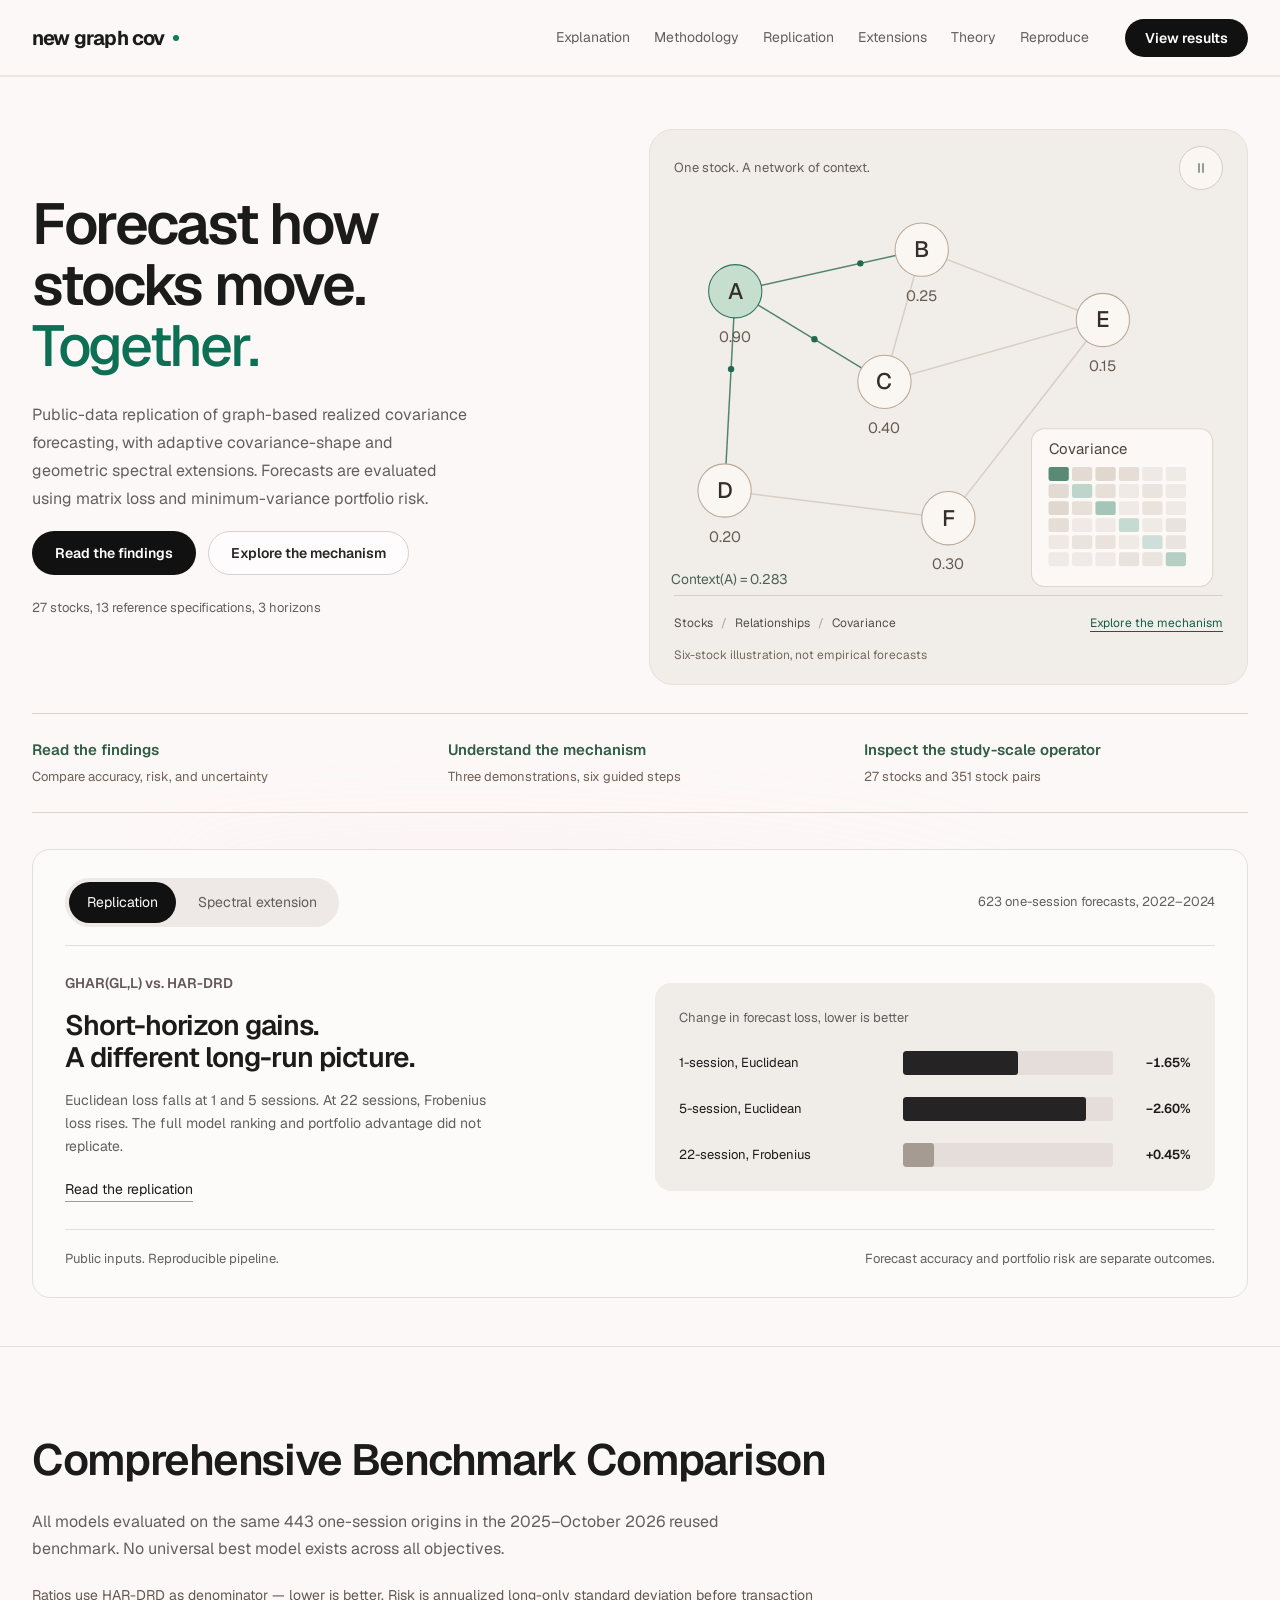
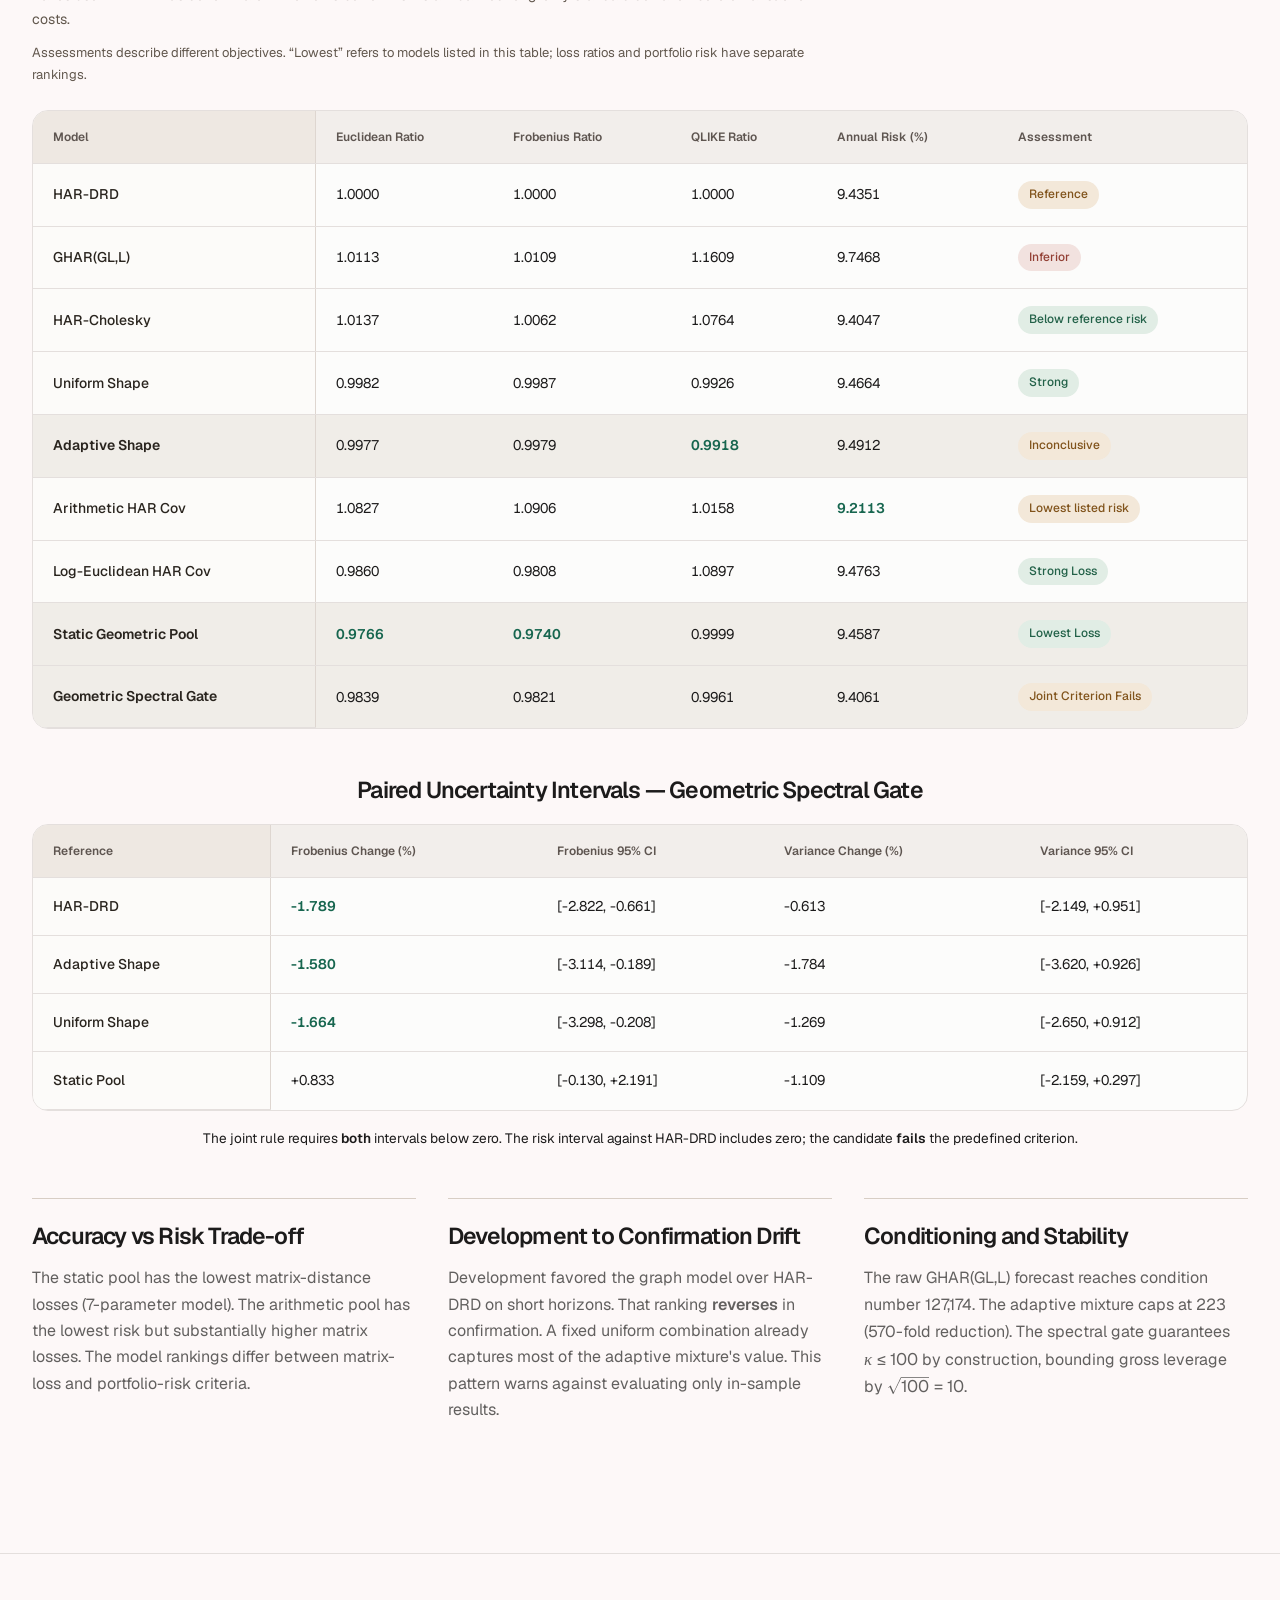
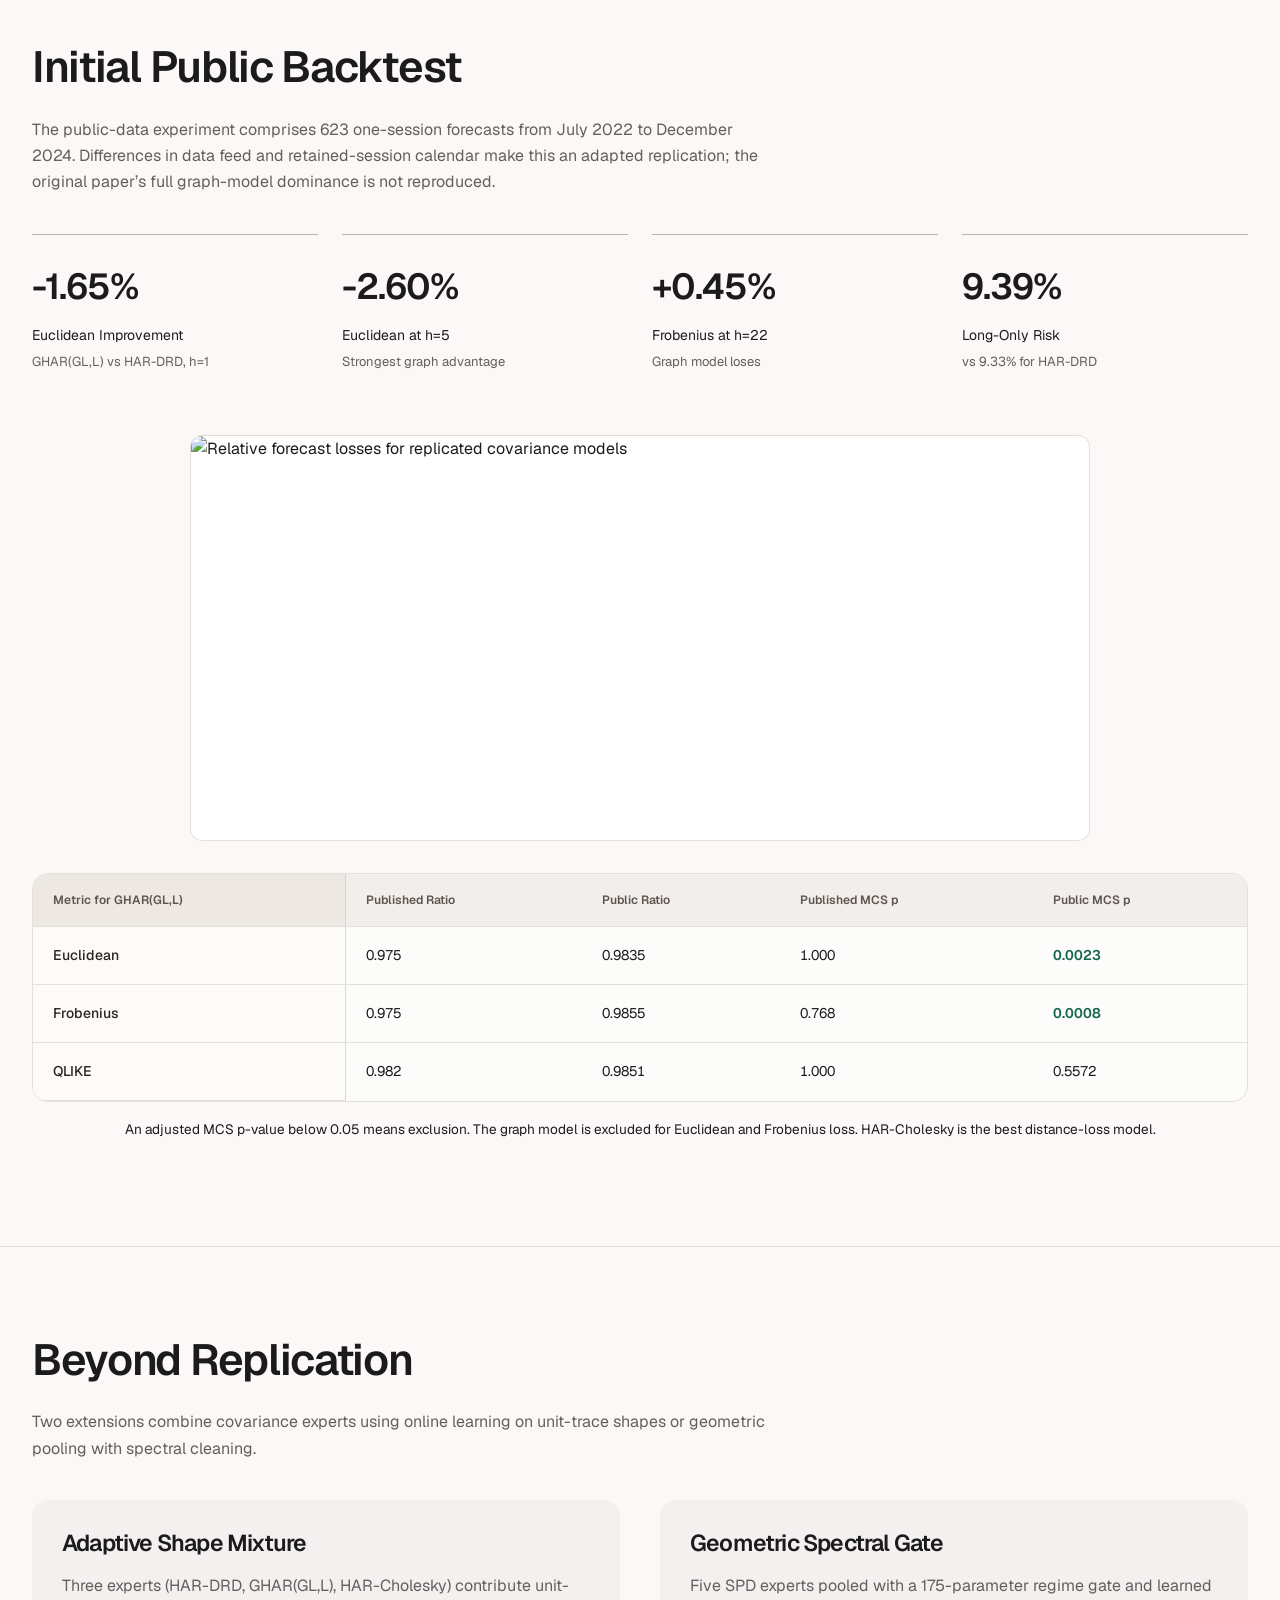
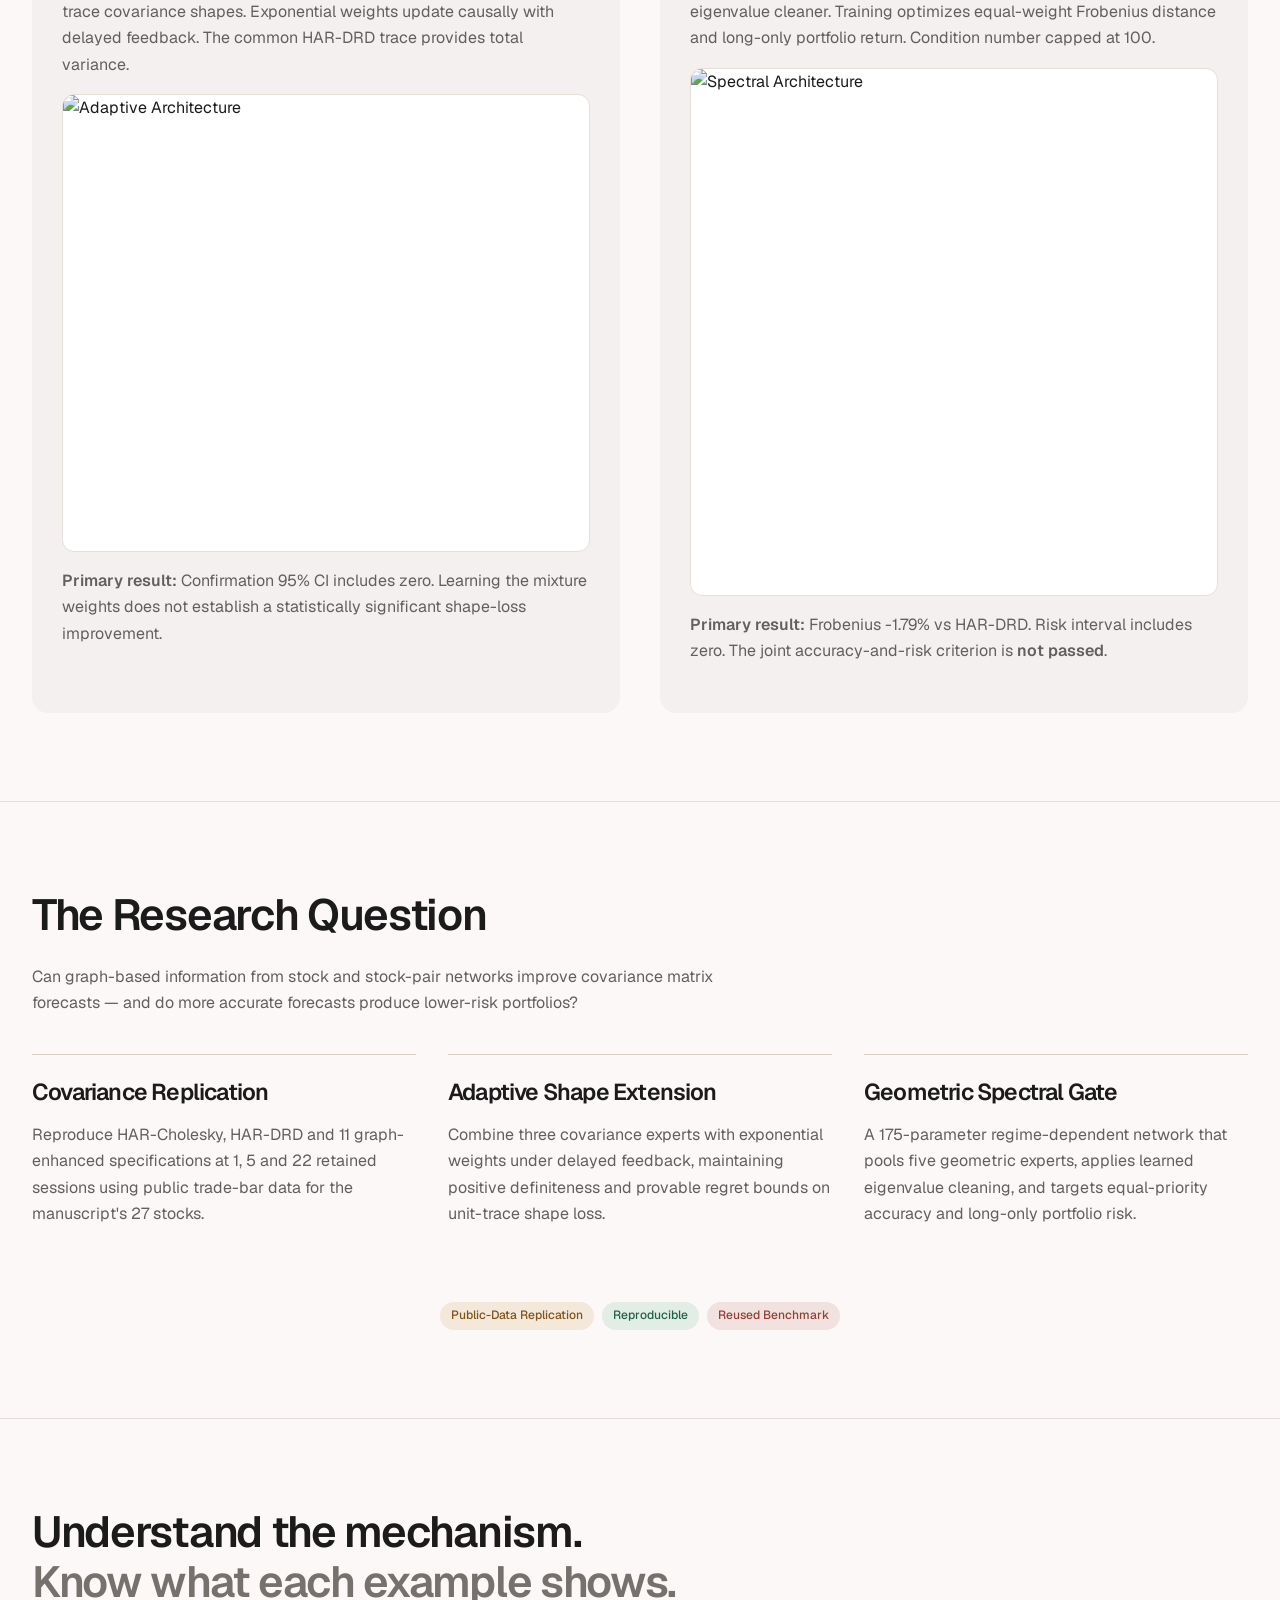
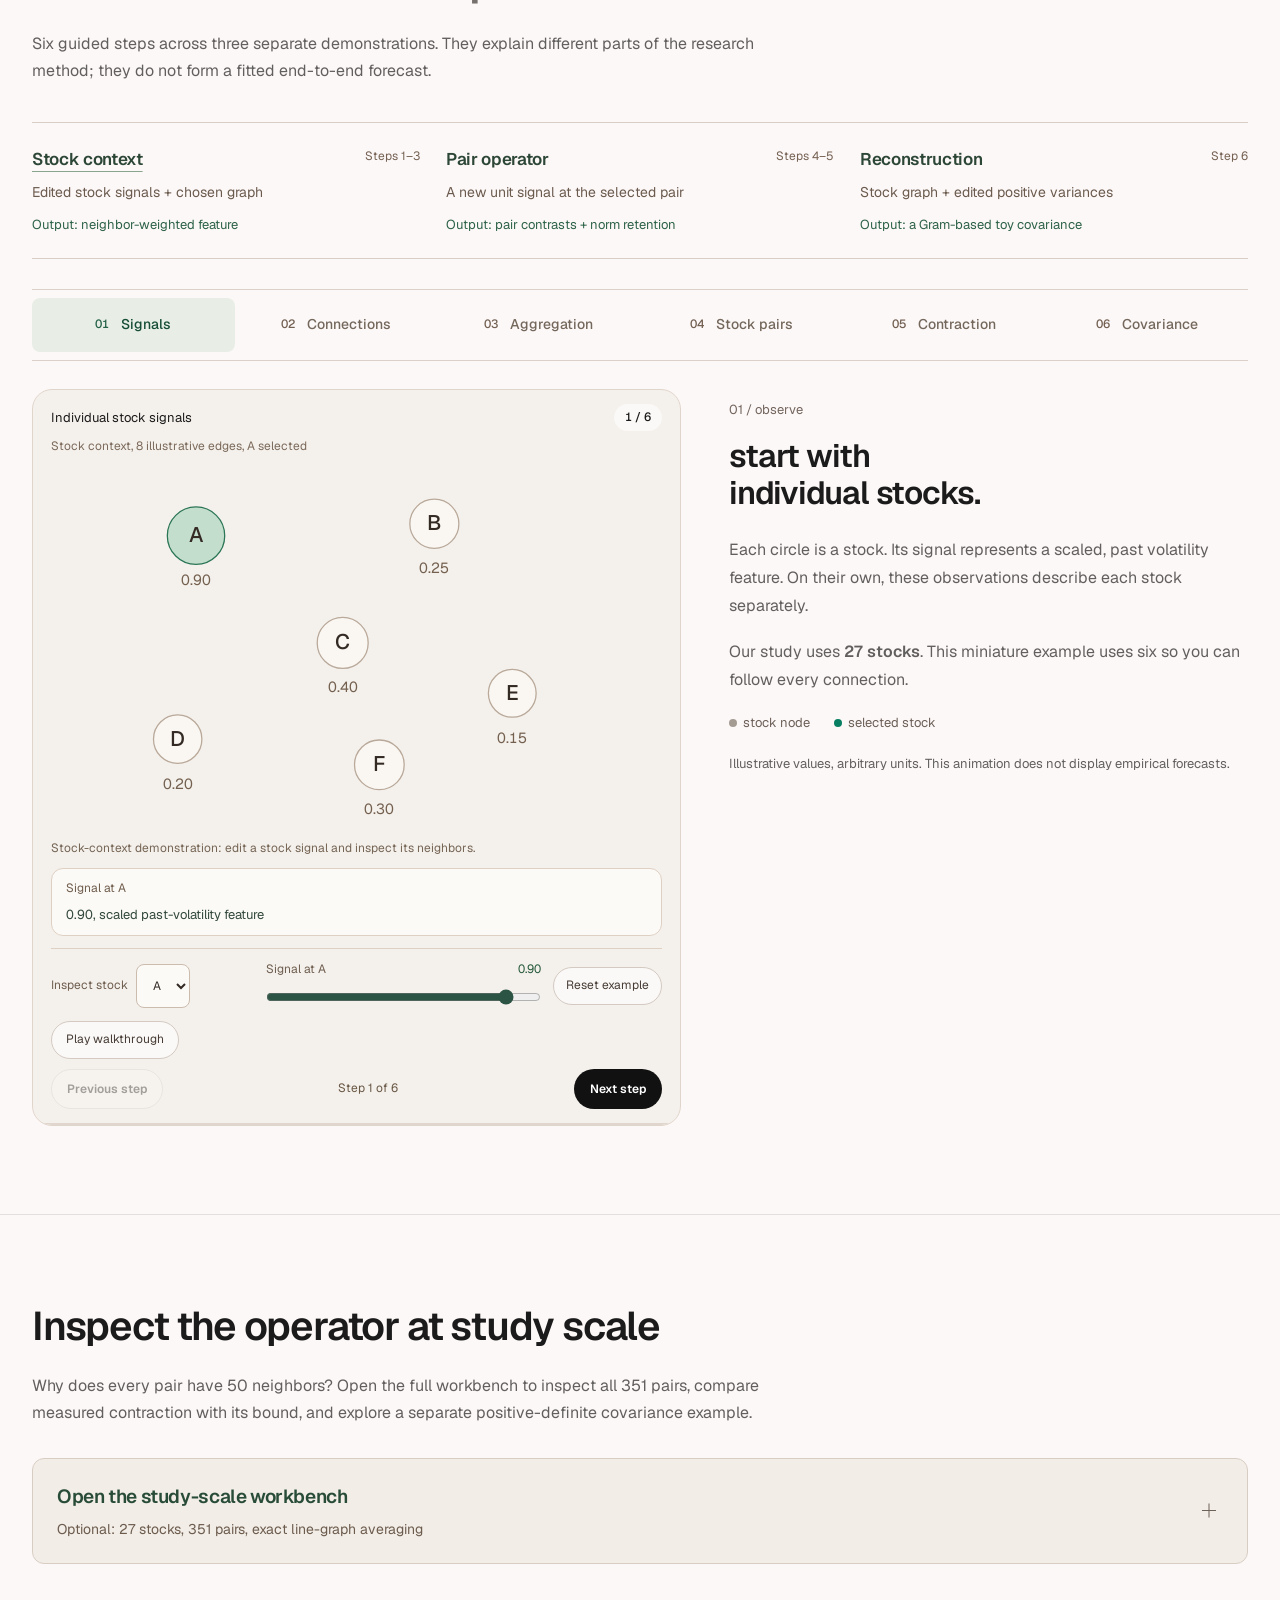
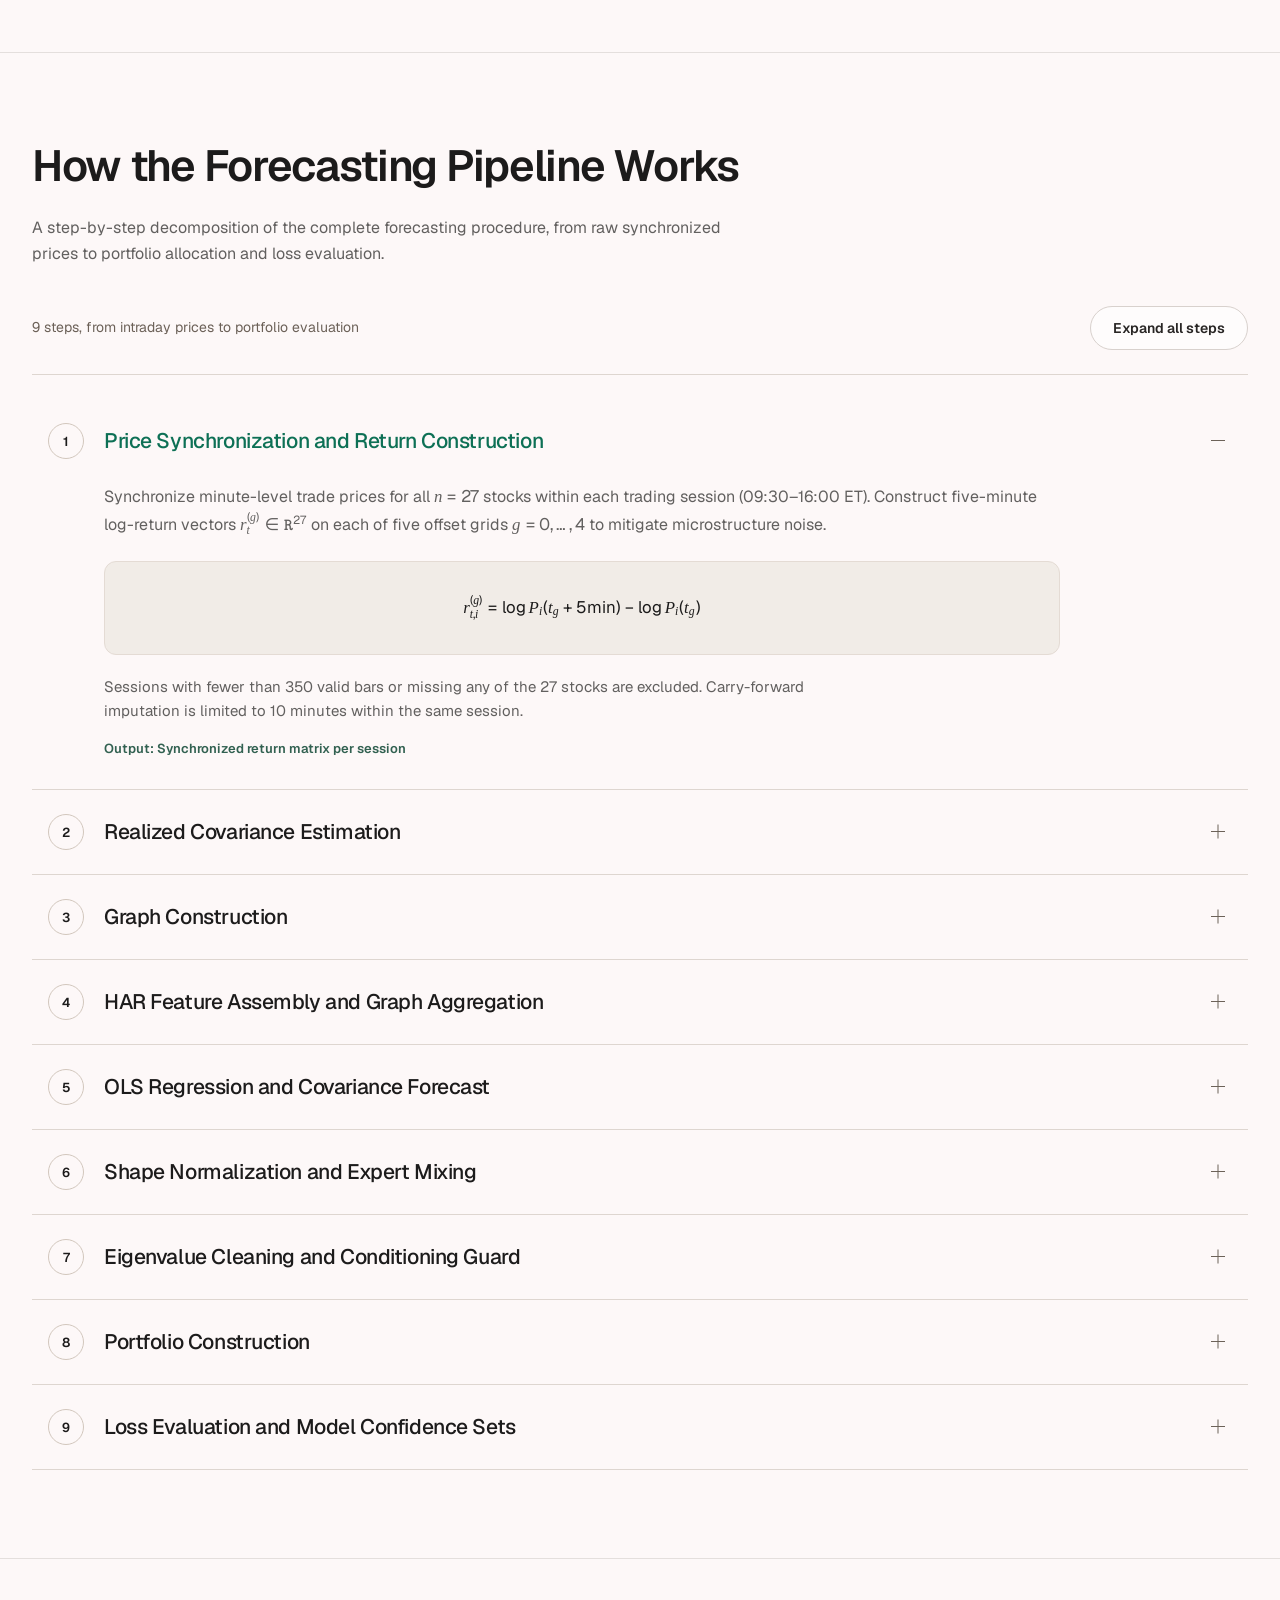
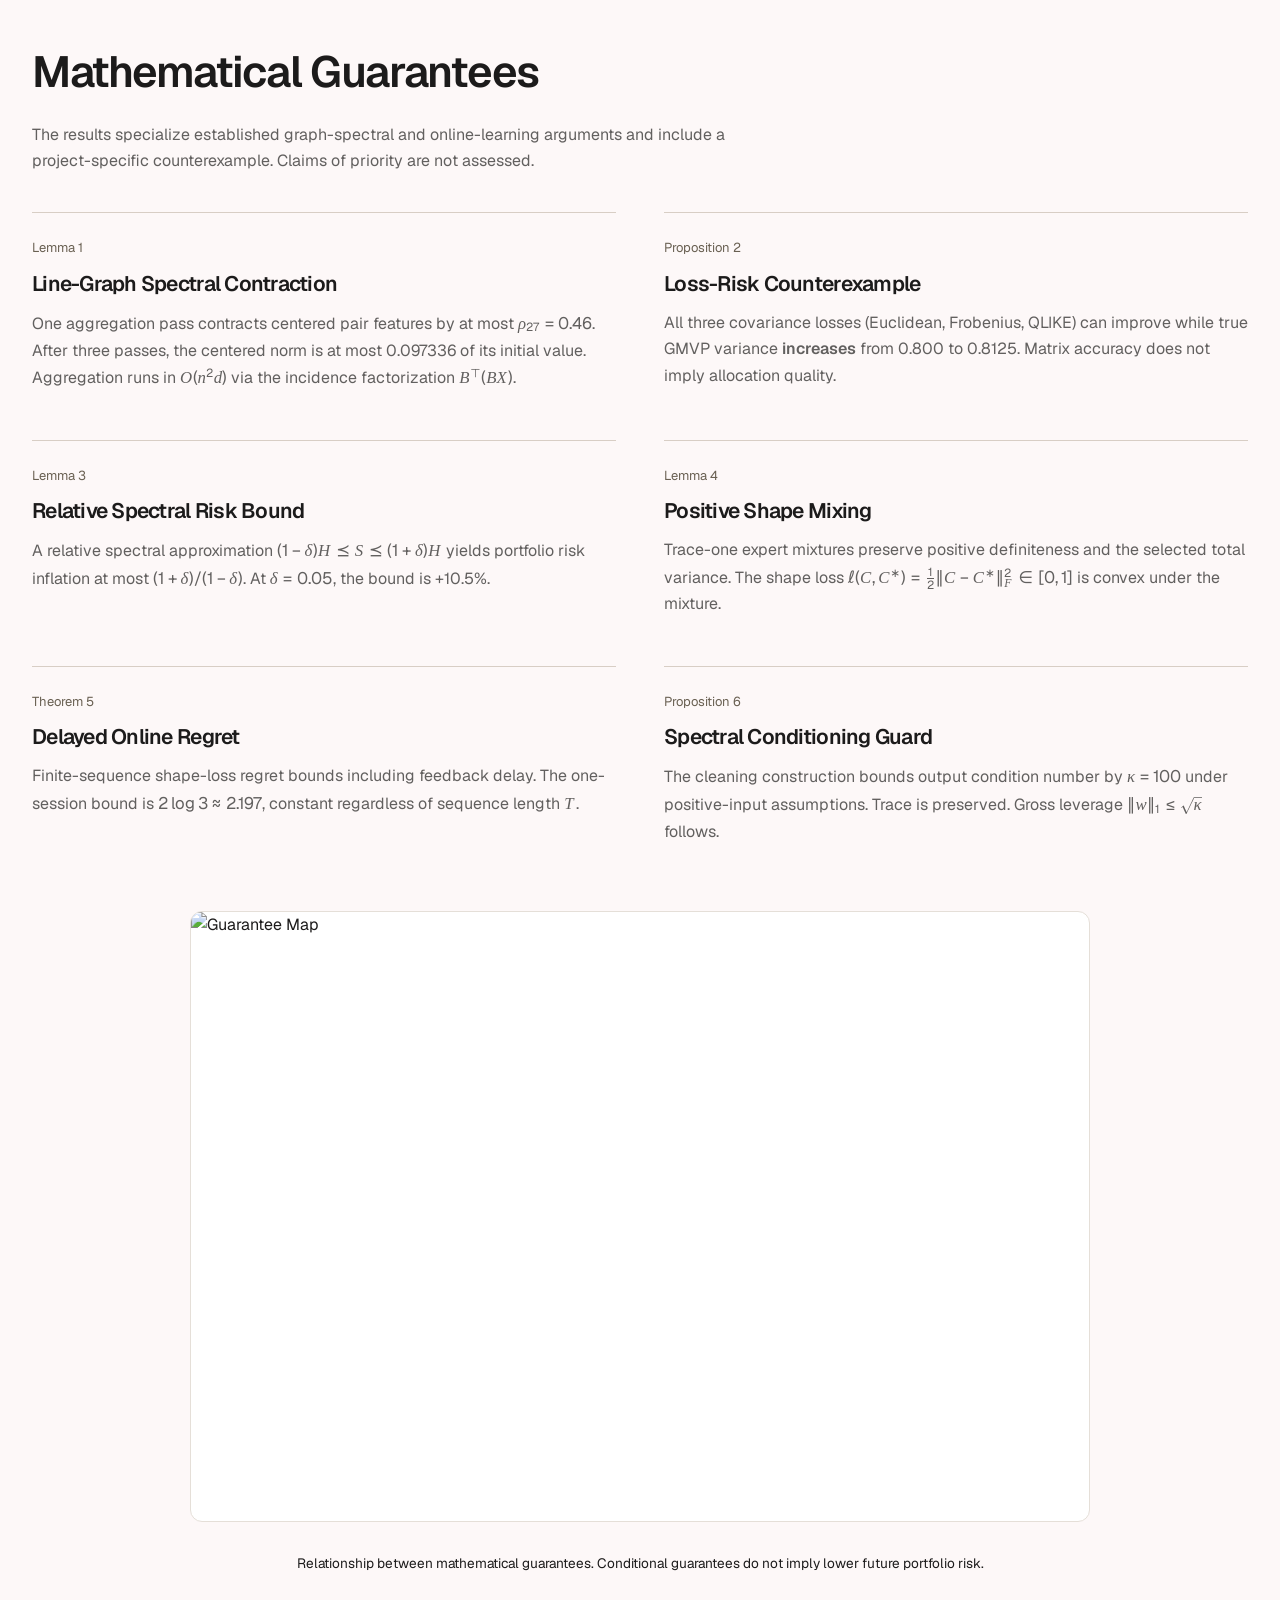
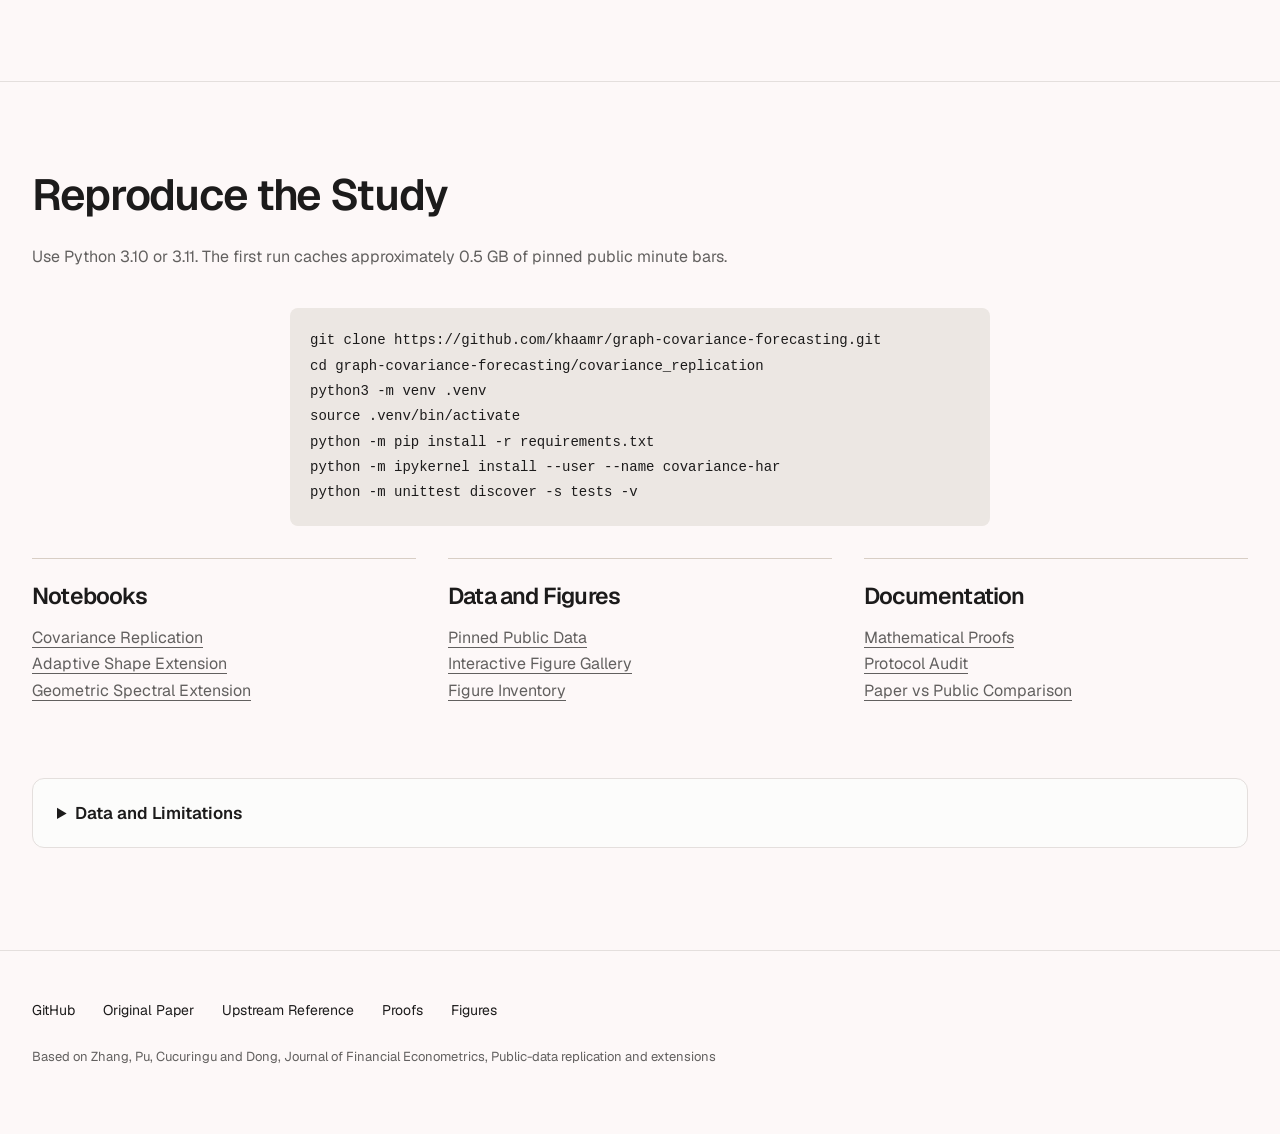
==== index.html @ c325a906 "Publish integrated covariance site and remove decorative separators Replace the legacy homepage and " ====
<!DOCTYPE html>

<html lang="en"><head><meta charset="utf-8"/><meta content="width=device-width,initial-scale=1" name="viewport"/><title>new graph cov — Graph Covariance Forecasting</title><meta content="A visual guide to graph covariance forecasting, with the complete methodology, mathematical guarantees and public benchmark results." name="description"/><link href="assets/site.css" rel="stylesheet"/><link href="assets/vendor/katex.min.css" rel="stylesheet"/><script defer="" src="assets/vendor/katex.min.js"></script><script defer="" src="assets/vendor/auto-render.min.js"></script><link href="assets/refinements.css" rel="stylesheet"/><link href="assets/story-dynamics.css" rel="stylesheet"/><link href="assets/network-dynamics.css" rel="stylesheet"/><link href="assets/desktop-polish.css" rel="stylesheet"/></head><body><a class="skip-link" href="#main">Skip to content</a><header class="site-header"><div class="container nav-inner"><a class="nav-brand" href="#top">new graph cov<span class="brand-dot"></span></a><button aria-controls="site-navigation" aria-expanded="false" class="menu-toggle">Menu</button><nav aria-label="Main navigation" id="site-navigation"><a href="#learn">Explanation</a><a href="#algorithm">Methodology</a><a href="#replication">Replication</a><a href="#extensions">Extensions</a><a href="#theory">Theory</a><a href="#reproduce">Reproduce</a></nav><a class="btn btn-primary nav-result" href="#results">View results</a></div><div aria-hidden="true" class="reading-progress"><span></span></div></header><main id="main"><section class="hero container" id="top">
<div class="hero-intro"><div class="hero-lead"><h1>Forecast how<br/>stocks move.<br/><span>Together.</span></h1><div class="hero-copy"><p>Public-data replication of graph-based realized covariance forecasting, with adaptive covariance-shape and geometric spectral extensions. Forecasts are evaluated using matrix loss and minimum-variance portfolio risk.</p><div class="btn-group"><a class="btn btn-primary" href="#results">Read the findings</a><a class="btn btn-outline" href="#learn">Explore the mechanism</a></div><p class="hero-note">27 stocks, 13 reference specifications, 3 horizons</p></div></div><div class="hero-mechanism"><div class="mechanism-top"><span>One stock. A network of context.</span><button aria-label="Pause graph animation" aria-pressed="false" id="hero-pause"><svg aria-hidden="true" fill="none" height="16" stroke="currentColor" stroke-width="1.6" viewbox="0 0 24 24" width="16"><path d="M9 5v14M15 5v14"></path></svg></button></div><svg aria-label="Illustrative stock network connecting six stock signals with a covariance matrix" id="hero-graph" role="img" viewbox="0 0 560 380"></svg><div class="mechanism-bottom"><span>Stocks <span class="path-divider">/</span> Relationships <span class="path-divider">/</span> Covariance</span><a href="#learn">Explore the mechanism</a></div><p class="illustrative-note">Six-stock illustration, not empirical forecasts</p></div></div><nav aria-label="Choose a reading path" class="reading-routes"><a href="#results"><strong>Read the findings</strong><span>Compare accuracy, risk, and uncertainty</span></a><a href="#learn"><strong>Understand the mechanism</strong><span>Three demonstrations, six guided steps</span></a><a href="#graph-dynamics"><strong>Inspect the study-scale operator</strong><span>27 stocks and 351 stock pairs</span></a></nav>
<div class="benchmark-shell results-preview"><div class="benchmark-panel"><div class="panel-top"><div aria-label="Benchmark summary" class="segmented" role="tablist"><button aria-controls="benchmark-content" aria-selected="true" data-benchmark="replication" id="tab-replication" role="tab">Replication</button><button aria-controls="benchmark-content" aria-selected="false" data-benchmark="spectral" id="tab-spectral" role="tab" tabindex="-1">Spectral extension</button></div><span id="benchmark-period">623 one-session forecasts, 2022–2024</span></div>
<div aria-labelledby="tab-replication" class="benchmark-body" id="benchmark-content" role="tabpanel" tabindex="0"><div><p class="comparison" id="benchmark-reference">GHAR(GL,L) vs. HAR-DRD</p><h2 id="benchmark-headline">Short-horizon gains.<br/>A different long-run picture.</h2><p id="benchmark-description">Euclidean loss falls at 1 and 5 sessions. At 22 sessions, Frobenius loss rises. The full model ranking and portfolio advantage did not replicate.</p><a class="text-link" href="#replication" id="benchmark-link">Read the replication</a></div><div aria-label="Forecast loss changes" class="loss-chart" id="loss-chart"><div class="chart-key">Change in forecast loss, lower is better</div><div class="chart-row"><span>1-session, Euclidean</span><div class="bar-track"><div class="bar" style="width:55%"></div></div><strong>−1.65%</strong></div><div class="chart-row"><span>5-session, Euclidean</span><div class="bar-track"><div class="bar" style="width:87%"></div></div><strong>−2.60%</strong></div><div class="chart-row"><span>22-session, Frobenius</span><div class="bar-track"><div class="bar adverse" style="width:15%"></div></div><strong>+0.45%</strong></div></div></div>
<div class="panel-foot"><span>Public inputs. Reproducible pipeline.</span><span id="benchmark-caveat">Forecast accuracy and portfolio risk are separate outcomes.</span></div></div></div>
</section><section id="results">
<div class="container">
<div class="section-header">
<h2>Comprehensive Benchmark Comparison</h2>
<p>All models evaluated on the same 443 one-session origins in the 2025–October 2026 reused benchmark. No universal best model exists across all objectives.</p>
</div>
<p class="table-reading-note">
      Ratios use HAR-DRD as denominator — lower is better. Risk is annualized long-only standard deviation before transaction costs.
    </p><p class="assessment-note">Assessments describe different objectives. “Lowest” refers to models listed in this table; loss ratios and portfolio risk have separate rankings.</p><div aria-label="Shared benchmark: model accuracy and annual portfolio risk; horizontally scrollable" class="table-wrap" role="region" tabindex="0">
<table id="benchmark-comparison"><caption class="sr-only">Shared benchmark: model accuracy and annual portfolio risk</caption>
<thead><tr><th scope="col">Model</th><th scope="col">Euclidean Ratio</th><th scope="col">Frobenius Ratio</th><th scope="col">QLIKE Ratio</th><th scope="col">Annual Risk (%)</th><th scope="col">Assessment</th></tr></thead>
<tbody>
<tr><th scope="row">HAR-DRD</th><td>1.0000</td><td>1.0000</td><td>1.0000</td><td>9.4351</td><td><span class="badge badge-amber">Reference</span></td></tr>
<tr><th scope="row">GHAR(GL,L)</th><td>1.0113</td><td>1.0109</td><td>1.1609</td><td>9.7468</td><td><span class="badge badge-red">Inferior</span></td></tr>
<tr><th scope="row">HAR-Cholesky</th><td>1.0137</td><td>1.0062</td><td>1.0764</td><td>9.4047</td><td><span class="badge badge-green">Below reference risk</span></td></tr>
<tr><th scope="row">Uniform Shape</th><td>0.9982</td><td>0.9987</td><td>0.9926</td><td>9.4664</td><td><span class="badge badge-green">Strong</span></td></tr>
<tr class="highlight-row"><th scope="row"><strong>Adaptive Shape</strong></th><td>0.9977</td><td>0.9979</td><td class="best">0.9918</td><td>9.4912</td><td><span class="badge badge-amber">Inconclusive</span></td></tr>
<tr><th scope="row">Arithmetic HAR Cov</th><td>1.0827</td><td>1.0906</td><td>1.0158</td><td class="best">9.2113</td><td><span class="badge badge-amber">Lowest listed risk</span></td></tr>
<tr><th scope="row">Log-Euclidean HAR Cov</th><td>0.9860</td><td>0.9808</td><td>1.0897</td><td>9.4763</td><td><span class="badge badge-green">Strong Loss</span></td></tr>
<tr class="highlight-row"><th scope="row"><strong>Static Geometric Pool</strong></th><td class="best">0.9766</td><td class="best">0.9740</td><td>0.9999</td><td>9.4587</td><td><span class="badge badge-green">Lowest Loss</span></td></tr>
<tr class="highlight-row"><th scope="row"><strong>Geometric Spectral Gate</strong></th><td>0.9839</td><td>0.9821</td><td>0.9961</td><td>9.4061</td><td><span class="badge badge-amber">Joint Criterion Fails</span></td></tr>
</tbody>
</table>
</div>
<h3 style="margin:48px 0 20px;text-align:center">Paired Uncertainty Intervals — Geometric Spectral Gate</h3>
<div aria-label="Spectral gate: paired Frobenius and portfolio-variance intervals; horizontally scrollable" class="table-wrap" role="region" tabindex="0">
<table id="paired-intervals"><caption class="sr-only">Spectral gate: paired Frobenius and portfolio-variance intervals</caption>
<thead><tr><th scope="col">Reference</th><th scope="col">Frobenius Change (%)</th><th scope="col">Frobenius 95% CI</th><th scope="col">Variance Change (%)</th><th scope="col">Variance 95% CI</th></tr></thead>
<tbody>
<tr><th scope="row">HAR-DRD</th><td class="best">-1.789</td><td>[-2.822, -0.661]</td><td>-0.613</td><td>[-2.149, +0.951]</td></tr>
<tr><th scope="row">Adaptive Shape</th><td class="best">-1.580</td><td>[-3.114, -0.189]</td><td>-1.784</td><td>[-3.620, +0.926]</td></tr>
<tr><th scope="row">Uniform Shape</th><td class="best">-1.664</td><td>[-3.298, -0.208]</td><td>-1.269</td><td>[-2.650, +0.912]</td></tr>
<tr><th scope="row">Static Pool</th><td>+0.833</td><td>[-0.130, +2.191]</td><td>-1.109</td><td>[-2.159, +0.297]</td></tr>
</tbody>
</table>
</div>
<p style="text-align:center;font-size:.85rem;margin-top:16px">
      The joint rule requires <strong>both</strong> intervals below zero. The risk interval against HAR-DRD includes zero; the candidate <strong>fails</strong> the predefined criterion.
    </p>
<div class="card-grid" style="margin-top:48px">
<div class="card">
<h3>Accuracy vs Risk Trade-off</h3>
<p>The static pool has the lowest matrix-distance losses (7-parameter model). The arithmetic pool has the lowest risk but substantially higher matrix losses. The model rankings differ between matrix-loss and portfolio-risk criteria.</p>
</div>
<div class="card">
<h3>Development to Confirmation Drift</h3>
<p>Development favored the graph model over HAR-DRD on short horizons. That ranking <strong>reverses</strong> in confirmation. A fixed uniform combination already captures most of the adaptive mixture's value. This pattern warns against evaluating only in-sample results.</p>
</div>
<div class="card">
<h3>Conditioning and Stability</h3>
<p>The raw GHAR(GL,L) forecast reaches condition number 127,174. The adaptive mixture caps at 223 (570-fold reduction). The spectral gate guarantees $\kappa \le 100$ by construction, bounding gross leverage by $\sqrt{100} = 10$.</p>
</div>
</div>
</div>
</section><section id="replication">
<div class="container">
<div class="section-header">
<h2>Initial Public Backtest</h2>
<p>The public-data experiment comprises 623 one-session forecasts from July 2022 to December 2024. Differences in data feed and retained-session calendar make this an adapted replication; the original paper’s full graph-model dominance is not reproduced.</p>
</div>
<div class="metrics">
<div class="metric">
<div class="value">-1.65%</div>
<div class="metric-label">Euclidean Improvement</div>
<div class="metric-sub">GHAR(GL,L) vs HAR-DRD, h=1</div>
</div>
<div class="metric">
<div class="value">-2.60%</div>
<div class="metric-label">Euclidean at h=5</div>
<div class="metric-sub">Strongest graph advantage</div>
</div>
<div class="metric">
<div class="value">+0.45%</div>
<div class="metric-label">Frobenius at h=22</div>
<div class="metric-sub">Graph model loses</div>
</div>
<div class="metric">
<div class="value">9.39%</div>
<div class="metric-label">Long-Only Risk</div>
<div class="metric-sub">vs 9.33% for HAR-DRD</div>
</div>
</div>
<div class="arch-img">
<img alt="Relative forecast losses for replicated covariance models" height="540" loading="lazy" src="covariance_replication/docs/forecast-loss.png" width="1200"/>
</div>
<div aria-label="Replication: published and public forecast-loss comparison; horizontally scrollable" class="table-wrap" role="region" style="margin-top:32px" tabindex="0">
<table id="replication-comparison"><caption class="sr-only">Replication: published and public forecast-loss comparison</caption>
<thead><tr><th scope="col">Metric for GHAR(GL,L)</th><th scope="col">Published Ratio</th><th scope="col">Public Ratio</th><th scope="col">Published MCS p</th><th scope="col">Public MCS p</th></tr></thead>
<tbody>
<tr><th scope="row">Euclidean</th><td>0.975</td><td>0.9835</td><td>1.000</td><td class="best">0.0023</td></tr>
<tr><th scope="row">Frobenius</th><td>0.975</td><td>0.9855</td><td>0.768</td><td class="best">0.0008</td></tr>
<tr><th scope="row">QLIKE</th><td>0.982</td><td>0.9851</td><td>1.000</td><td>0.5572</td></tr>
</tbody>
</table>
</div>
<p style="text-align:center;font-size:.85rem;margin-top:16px">
      An adjusted MCS p-value below 0.05 means exclusion. The graph model is excluded for Euclidean and Frobenius loss. HAR-Cholesky is the best distance-loss model.
    </p>
</div>
</section><section id="extensions">
<div class="container" style="position:relative">
<div class="section-header">
<h2>Beyond Replication</h2>
<p>Two extensions combine covariance experts using online learning on unit-trace shapes or geometric pooling with spectral cleaning.</p>
</div>
<div class="extension-grid">
<div class="card">
<h3>Adaptive Shape Mixture</h3>
<p style="margin-bottom:16px">
          Three experts (HAR-DRD, GHAR(GL,L), HAR-Cholesky) contribute unit-trace covariance shapes.
          Exponential weights update causally with delayed feedback. The common HAR-DRD trace provides total variance.
        </p>
<div class="arch-img" style="margin:16px 0">
<img alt="Adaptive Architecture" height="1040" loading="lazy" src="covariance_replication/docs/adaptive-architecture.png" width="1200"/>
</div>
<p><strong>Primary result:</strong> Confirmation 95% CI includes zero. Learning the mixture weights does not establish a statistically significant shape-loss improvement.</p>
</div>
<div class="card">
<h3>Geometric Spectral Gate</h3>
<p style="margin-bottom:16px">
          Five SPD experts pooled with a 175-parameter regime gate and learned eigenvalue cleaner.
          Training optimizes equal-weight Frobenius distance and long-only portfolio return. Condition number capped at 100.
        </p>
<div class="arch-img" style="margin:16px 0">
<img alt="Spectral Architecture" height="1200" loading="lazy" src="covariance_replication/docs/spectral-architecture.png" width="1200"/>
</div>
<p><strong>Primary result:</strong> Frobenius -1.79% vs HAR-DRD. Risk interval includes zero. The joint accuracy-and-risk criterion is <strong>not passed</strong>.</p>
</div>
</div>
</div>
</section><section id="overview">
<div class="container" style="position:relative">
<div class="section-header">
<h2>The Research Question</h2>
<p>Can graph-based information from stock and stock-pair networks improve covariance matrix forecasts — and do more accurate forecasts produce lower-risk portfolios?</p>
</div>
<div class="card-grid">
<div class="card">
<h3>Covariance Replication</h3>
<p>Reproduce HAR-Cholesky, HAR-DRD and 11 graph-enhanced specifications at 1, 5 and 22 retained sessions using public trade-bar data for the manuscript's 27 stocks.</p>
</div>
<div class="card">
<h3>Adaptive Shape Extension</h3>
<p>Combine three covariance experts with exponential weights under delayed feedback, maintaining positive definiteness and provable regret bounds on unit-trace shape loss.</p>
</div>
<div class="card">
<h3>Geometric Spectral Gate</h3>
<p>A 175-parameter regime-dependent network that pools five geometric experts, applies learned eigenvalue cleaning, and targets equal-priority accuracy and long-only portfolio risk.</p>
</div>
</div>
<div style="text-align:center;margin-top:32px">
<span class="badge badge-amber">Public-Data Replication</span> 
      <span class="badge badge-green">Reproducible</span> 
      <span class="badge badge-red">Reused Benchmark</span>
</div>
</div>
</section><section id="learn"><div class="container"><div class="section-header"><h2>Understand the mechanism.<br/><span>Know what each example shows.</span></h2><p>Six guided steps across three separate demonstrations. They explain different parts of the research method; they do not form a fitted end-to-end forecast.</p></div><div aria-label="Demonstration inputs and outputs" class="experiment-map"><div><strong>Stock context</strong><span>Steps 1–3</span><p>Edited stock signals + chosen graph</p><p class="experiment-output">Output: neighbor-weighted feature</p></div><div><strong>Pair operator</strong><span>Steps 4–5</span><p>A new unit signal at the selected pair</p><p class="experiment-output">Output: pair contrasts + norm retention</p></div><div><strong>Reconstruction</strong><span>Step 6</span><p>Stock graph + edited positive variances</p><p class="experiment-output">Output: a Gram-based toy covariance</p></div></div><div aria-label="Explanation steps" class="progress-dots story-steps"><button aria-current="step" aria-label="Step 1: Signals" data-step="0"><span>01</span>Signals</button><button aria-label="Step 2: Connections" data-step="1"><span>02</span>Connections</button><button aria-label="Step 3: Aggregation" data-step="2"><span>03</span>Aggregation</button><button aria-label="Step 4: Stock pairs" data-step="3"><span>04</span>Stock pairs</button><button aria-label="Step 5: Contraction" data-step="4"><span>05</span>Contraction</button><button aria-label="Step 6: Covariance" data-step="5"><span>06</span>Covariance</button></div><div class="experience" id="experience">
<div aria-label="interactive graph illustration" class="stage-wrap"><div class="stage-top"><span id="scene-title">Individual stock signals</span><span class="badge" id="scene-counter">1 / 6</span></div><div class="story-context" id="story-context">6 stocks, illustrative values</div><div class="scene" id="scene"><svg aria-label="Interactive stock and stock-pair graph" id="graph" role="group" viewbox="0 0 640 420"></svg></div><div class="scene-caption" id="scene-note">Choose a stock to inspect its signal.</div><div class="stage-readout"><div class="readout-label" id="readout-label">Signal at A</div><div class="readout-value" id="readout-value">0.90</div></div><div class="story-lab"><label for="story-focus">Inspect stock <select id="story-focus"></select></label><label for="signal"><span id="slider-title">Signal at A</span> <output for="signal" id="signal-output">0.90</output><input id="signal" max="1" min="0.05" step="0.05" type="range" value="0.9"/></label><button class="control" id="story-reset">Reset example</button></div><div class="transport"><button aria-pressed="false" class="control" id="play">Play walkthrough</button><button aria-pressed="false" class="control" id="motion">Pause flow</button></div><div class="story-bottom"><button class="btn btn-outline" id="previous-step">Previous step</button><span aria-live="polite" id="step-position">Step 1 of 6</span><button class="btn btn-primary" id="next-step">Next step</button></div><div class="stage-progress"><span id="progress"></span></div></div>
<div class="chapters">
<section aria-label="Explanation step 1 of 6" class="chapter active" data-chapter="0"><div class="chapter-count">01 / observe</div><h2>start with<br/>individual stocks.</h2><p>Each circle is a stock. Its signal represents a scaled, past volatility feature. On their own, these observations describe each stock separately.</p><p>Our study uses <strong>27 stocks</strong>. This miniature example uses six so you can follow every connection.</p><div class="legend"><span><b></b>stock node</span><span><b class="mint"></b>selected stock</span></div><p class="fine">Illustrative values, arbitrary units. This animation does not display empirical forecasts.</p></section>
<section aria-label="Explanation step 2 of 6" class="chapter" data-chapter="1" hidden=""><div class="chapter-count">02 / connect</div><h2>learn which stocks<br/>belong together.</h2><p>A connection tells the model where to share information. The study compares sector, complete, empty and <strong>graphical-lasso stock graphs</strong>.</p><p>Graphical lasso estimates a sparse network of conditional relationships from past data. An edge is a statistical connection; it does not establish that one company causes another to move.</p><div class="formula">stock → node<br/>estimated relationship → edge</div><div class="story-option"><label for="story-topology">Compare graph structures</label><select id="story-topology"><option value="sparse">Illustrative sparse graph</option><option value="sector">Sector example</option><option value="complete">Complete graph</option><option value="empty">Empty graph</option></select><p id="topology-summary"></p></div><p class="fine">The sparse preset uses eight hand-picked connections. Sector, complete, and empty presets let you compare how the neighborhood changes. None of these toy presets estimates a graph from market data.</p></section>
<section aria-label="Explanation step 3 of 6" class="chapter" data-chapter="2" hidden=""><div class="chapter-count">03 / aggregate</div><h2>let the neighbors<br/>add context.</h2><p>Small moving signals show <strong>one aggregation pass into the selected stock</strong>. Each neighbor contributes to a graph feature, alongside the stock’s own historical features.</p><p>Choose the receiving stock. Edit any stock’s signal in the lab, then run one aggregation pass to see the weighted contributions arrive. The graph feature is used alongside the stock’s own history.</p><div class="contribution-heading"><span>Neighbor contributions</span><button class="btn btn-primary" id="run-pass">Run one pass</button></div><div class="contribution-list" id="contribution-list"></div><div class="formula" id="aggregation-formula">neighbor context for A<br/>(B + C + D) / 3 = 0.283</div><p class="fine">This demo uses equal neighbor weights: (Wx)ᵢ = Σⱼ Wᵢⱼ xⱼ. A moving dot represents information aggregation, not a causal shock or a new time observation.</p></section>
<section aria-label="Explanation step 4 of 6" class="chapter" data-chapter="3" hidden=""><div class="chapter-count">04 / lift</div><h2>a stock pair<br/>becomes a node.</h2><p>Covariances also depend on how pairs move together. In a <strong>line graph</strong>, each node represents a stock pair. Two pair nodes connect whenever they share a stock.</p><p>Select any stock pair. Its neighbors are exactly the pairs that share either endpoint. The two endpoint colors show which stock creates each connection.</p><div class="formula">A–B ↔ A–C: shared stock A<br/>A–B ↔ B–E: shared stock B<br/>A–B ⤬ E–F: no shared stock</div><div class="story-option"><label for="story-pair">Inspect a stock pair</label><select id="story-pair"></select></div><div class="pair-neighbor-list" id="pair-neighbor-list"></div><div class="legend"><span><b class="purple"></b>stock-pair node</span></div><p class="fine">This view includes all 15 unordered pairs of six stocks, independent of which stock edges are displayed. Each pair has 8 neighbors. The study’s 27-stock line graph includes all 351 pairs, each with 50 neighbors.</p></section>
<section aria-label="Explanation step 5 of 6" class="chapter" data-chapter="4" hidden=""><div class="chapter-count">05 / smooth</div><h2>Start a separate<br/>operator experiment.</h2><p>This step starts a new unit signal at the selected pair: 1 at that pair and 0 at the others. It does not use your edited stock signals. Apply the averaging operator to see how pair contrasts shrink while their overall mean stays fixed.</p><div class="story-option"><label for="story-passes">Aggregation passes <output id="passes-output">0</output></label><input id="story-passes" max="6" min="0" step="1" type="range" value="0"/></div><div class="contraction-comparison"><div><span>Centered variation retained</span><strong id="retained-value">100%</strong></div><div><span>Six-stock spectral bound</span><strong id="bound-value">100%</strong></div></div><div class="formula">x⁽ᵏ⁾ = Wᴸᵏ x⁽⁰⁾<br/>‖x⁽ᵏ⁾ − mean(x)‖₂ ≤ 0.25ᵏ ‖x⁽⁰⁾ − mean(x)‖₂</div><p class="fine">The 0.25 rate belongs to this complete six-stock pair graph. For the study’s 27-stock graph, the bound is 0.46 per pass. Smoothing a feature does not establish a better forecast or lower portfolio risk.</p></section><section aria-label="Explanation step 6 of 6" class="chapter" data-chapter="5" hidden=""><div class="chapter-count">06 / assemble</div><h2>Reconstruct a matrix.<br/>Inspect its ingredients.</h2><p>The research pipeline forecasts variances and correlations separately, then reconstructs a full covariance matrix. This independent example illustrates that identity using a normalized Gram construction from the chosen stock graph and your edited positive stock variances.</p><div class="formula">Σ̂ = D̂ R̂ D̂<br/>variances + correlations → covariance</div><div aria-label="Matrix representation" class="matrix-switch" role="group"><button aria-pressed="false" class="control" data-matrix="variance">D (standard deviations)</button><button aria-pressed="false" class="control" data-matrix="correlation">R (correlations)</button><button aria-pressed="true" class="control" data-matrix="covariance">Σ (covariances)</button></div><div class="matrix-coordinate-controls"><label for="story-matrix-row">Matrix row<select id="story-matrix-row"><option value="0">A</option><option value="1">B</option><option value="2">C</option><option value="3">D</option><option value="4">E</option><option value="5">F</option></select></label><label for="story-matrix-column">Matrix column<select id="story-matrix-column"><option value="0">A</option><option value="1">B</option><option value="2">C</option><option value="3">D</option><option value="4">E</option><option value="5">F</option></select></label></div><p class="matrix-keyboard-hint" id="matrix-keyboard-hint">Tab enters the selected cell once. Use arrow keys to move; Home and End move within a row.</p><div class="cell-equation" id="cell-equation"></div><p>That matrix feeds portfolio optimization. Lower forecast loss and lower realized portfolio risk are separate outcomes to test.</p><p class="fine">This matrix uses the stock topology and positive stock signals as variances. It does not use the unit pair signal or contraction passes from steps 4–5, and it is not an output of the fitted HAR models or spectral extension.</p></section>
</div>
</div></div><div aria-atomic="true" aria-live="polite" class="sr-only" id="story-announcement" role="status"></div></section><section id="graph-dynamics">
<div class="container" style="position:relative">
<div class="section-header">
<h2>Inspect the operator at study scale</h2>
<div class="btn-group" style="margin:24px 0"><a class="btn btn-outline" href="#learn">Explore the six-step explanation</a></div>
<p>Why does every pair have 50 neighbors? Open the full workbench to inspect all 351 pairs, compare measured contraction with its bound, and explore a separate positive-definite covariance example.</p>
</div>
<details class="advanced-workbench" id="study-workbench"><summary><span><strong>Open the study-scale workbench</strong><small>Optional: 27 stocks, 351 pairs, exact line-graph averaging</small></span><span aria-hidden="true" class="disclosure-mark"></span></summary><div class="graph-stage-wrap">
<div class="graph-stage-header network-lab-controls">
<div aria-label="Graph laboratory view" class="network-mode-tabs" role="group">
<button aria-pressed="true" class="graph-btn active" id="btn-mode-stock" onclick="setGraphMode('stock')">27 stocks</button>
<button aria-pressed="false" class="graph-btn" id="btn-mode-line" onclick="setGraphMode('line')">351 stock pairs</button>
<button aria-pressed="false" class="graph-btn" id="btn-mode-contract" onclick="setGraphMode('contraction')">Aggregation passes</button>
<button aria-pressed="false" class="graph-btn" id="btn-mode-matrix" onclick="setGraphMode('matrix')">Covariance matrix</button>
</div>
<p class="network-expression">Stock graph $G_S$ ($n=27$), Pair graph $G_L$ ($m=351$), Spectral rate $\rho=0.46$</p>
<div class="network-parameter-row">
<label class="stock-select" id="network-stock-control"><span id="network-stock-label">Inspect a stock</span> <select aria-label="Select stock" id="stock-select"></select></label>
<label class="stock-select" hidden="" id="network-column-control">Matrix column <select aria-label="Select matrix column stock" id="network-column-select"></select></label>
<label class="stock-select" hidden="" id="network-pair-control">Inspect a pair <select aria-label="Select stock pair" id="network-pair-select"></select></label>
<label class="network-pass-control" hidden="" id="network-pass-control"><span>Aggregation passes <output for="network-passes" id="network-pass-output">0</output></span><input id="network-passes" max="6" min="0" step="1" type="range" value="0"/></label>
<div class="network-actions"><button class="graph-btn" id="network-inject" onclick="triggerVolatilityShock()">Add example signal</button><button aria-pressed="true" class="graph-btn" id="btn-toggle-flow" onclick="toggleParticleFlow()">Pause dynamics</button></div>
</div>
<div aria-live="polite" class="network-summary" id="network-status" role="status"></div>
<p class="network-guide" id="network-guide">Select a stock to inspect its neighbors. Signals and edges are illustrative; moving dots represent feature aggregation, not causal shocks.</p>
</div>
<!-- 3D Perspective Parallax Stage -->
<p class="network-caution">The network is illustrative. Mode changes visualize emphasis on the stock network; the five-step explanation above shows the actual stock-pair graph construction.</p><div aria-label="Illustrative 27-stock network; use the stock selector to inspect a stock." class="graph-viewport" id="graph-viewport">
<canvas id="graph-canvas"></canvas>
<!-- Live Telemetry HUD -->
<div class="graph-hud" id="graph-hud">
<div class="hud-title">
<span id="hud-ticker">AAPL</span>
<span class="hud-badge" id="hud-sector">Technology</span>
</div>
<div>Connected Stock Degree: <strong id="hud-degree" style="">5</strong></div>
<div>Outgoing Spillover Weight: <strong id="hud-spillover" style="">1.000</strong></div>
<div>Line-Graph Neighbor Pairs: <strong id="hud-pairs" style="">50 of 350</strong></div>
<div style="margin-top:6px;font-size:.74rem;">Click node to simulate shock: Move mouse for 3D parallax tilt</div>
</div>
<!-- Sector Legend -->
</div><div class="graph-legend">
<div class="legend-item"><div class="legend-dot" style=""></div>Technology (6)</div>
<div class="legend-item"><div class="legend-dot" style=""></div>Finance (4)</div>
<div class="legend-item"><div class="legend-dot" style=""></div>Healthcare (4)</div>
<div class="legend-item"><div class="legend-dot" style=""></div>Industrials (4)</div>
<div class="legend-item"><div class="legend-dot" style=""></div>Discretionary (3)</div>
<div class="legend-item"><div class="legend-dot" style=""></div>Staples (3)</div>
<div class="legend-item"><div class="legend-dot" style=""></div>Communication (2)</div>
<div class="legend-item"><div class="legend-dot" style=""></div>Energy (1)</div>
</div>
<!-- Mathematical Annotations Bar -->
<div class="graph-math-bar">
<div class="math-card">
<div class="math-card-label">Lemma 1: Line-Graph Operator</div>
<p>
            $$W_L = \frac{B^\top B - 2I_m}{2(n-2)}$$
            Each pair $(i, j)$ aggregates shocks from $2(n-2) = 50$ neighboring pairs that share either stock endpoint $i$ or $j$.
          </p>
</div>
<div class="math-card">
<div class="math-card-label">Contraction Rate: $\rho_{27} = 0.46$</div>
<p>
            $$\|W_L^k X - J_m X\|_F \le 0.46^k \|X - J_m X\|_F$$
            The centered norm falls by at least $54\%$ per pass. The three-pass bound is 0.097336 of the initial norm: about $90.3\%$ less centered variation. This is an upper bound, not a claim that the input is statistical noise.
          </p>
</div>
<div class="math-card">
<div class="math-card-label">Computational Efficiency: $O(n^2 d)$</div>
<p>
            $$W_L X = \frac{B^\top (B X) - 2X}{2(n-2)}$$
            Endpoint incidence product $B^\top(BX)$ avoids materializing the dense $351 \times 351$ pair adjacency matrix.
          </p>
</div>
</div>
</div><div class="lab-return"><a class="btn btn-outline" href="#results">Return to the findings</a><a class="text-link" href="#algorithm">See the fitted forecasting pipeline</a></div></details></div>
</section><section id="algorithm">
<div class="container">
<div class="section-header">
<h2>How the Forecasting Pipeline Works</h2>
<p>A step-by-step decomposition of the complete forecasting procedure, from raw synchronized prices to portfolio allocation and loss evaluation.</p>
</div>
<div class="pipeline-toolbar"><span>9 steps, from intraday prices to portfolio evaluation</span><button aria-expanded="false" class="btn btn-outline" id="expand-pipeline">Expand all steps</button></div><div class="algo-container">
<div class="algo-line" id="algo-line"></div>
<!-- Step 1 -->
<details class="pipeline-step" id="pipeline-step-1" open=""><summary><div class="algo-num">1</div><span class="pipeline-title">Price Synchronization and Return Construction</span><span aria-hidden="true" class="disclosure-mark"></span></summary><div class="algo-card">
<div class="algo-desc">
            Synchronize minute-level trade prices for all $n = 27$ stocks within each trading session (09:30–16:00 ET).
            Construct five-minute log-return vectors $r_t^{(g)} \in \mathbb{R}^{27}$ on each of five offset grids $g = 0, \dots, 4$ to mitigate microstructure noise.
          </div>
<div class="algo-math">
            $$r_{t,i}^{(g)} = \log P_i(t_{g} + 5\text{min}) - \log P_i(t_{g})$$
          </div>
<div class="algo-detail">
            Sessions with fewer than 350 valid bars or missing any of the 27 stocks are excluded.
            Carry-forward imputation is limited to 10 minutes within the same session.
          </div>
<div class="algo-output">Output: Synchronized return matrix per session</div>
</div></details>
<!-- Step 2 -->
<details class="pipeline-step" id="pipeline-step-2"><summary><div class="algo-num">2</div><span class="pipeline-title">Realized Covariance Estimation</span><span aria-hidden="true" class="disclosure-mark"></span></summary><div class="algo-card">
<div class="algo-desc">
            Compute the realized covariance matrix $\Sigma_t \in \mathbb{R}^{27 \times 27}$ for each retained session by averaging outer products across five offset grids. Decompose via DRD into realized variances $D_t$ and correlations $R_t$.
          </div>
<div class="algo-math">
            $$\Sigma_t = \frac{1}{5}\sum_{g=0}^{4}\sum_{\tau} r_{t,\tau}^{(g)}\, r_{t,\tau}^{(g)\top}, \qquad \Sigma_t = D_t\, R_t\, D_t$$
          </div>
<div class="algo-detail">
            The DRD decomposition separates the variance-forecasting and correlation-forecasting problems. Each correlation series $\rho_{t,(i,j)}$ becomes a separate forecasting target on the $m = 351$ stock-pair graph.
          </div>
<div class="algo-output">Output: $\Sigma_t$, $D_t^2 = \text{diag}(\Sigma_t)$, $R_t$ per session</div>
</div></details>
<!-- Step 3 -->
<details class="pipeline-step" id="pipeline-step-3"><summary><div class="algo-num">3</div><span class="pipeline-title">Graph Construction</span><span aria-hidden="true" class="disclosure-mark"></span></summary><div class="algo-card">
<div class="algo-desc">
            Construct two graph families. <strong>Stock graphs</strong> ($n = 27$ nodes): empty, sector, complete, and graphical-lasso adjacency estimated from past returns with 5-fold cross-validation.
            <strong>Stock-pair line graph</strong> ($m = 351$ nodes): two pairs are adjacent if they share a stock endpoint.
          </div>
<div class="algo-math">
            $$W_L = \frac{B^\top B - 2I_m}{2(n-2)}, \qquad B \in \{0,1\}^{n \times m} \text{ (endpoint incidence)}$$
          </div>
<div class="algo-detail">
            The line-graph spectrum contracts centered pair features at rate $\rho_{27} = 0.46$ per pass (Lemma 1).
            The factorization $B^\top(BX)$ avoids materializing the $351 \times 351$ adjacency.
          </div>
<div class="algo-output">Output: Stock adjacency $W_S$, pair adjacency $W_L$</div>
</div></details>
<!-- Step 4 -->
<details class="pipeline-step" id="pipeline-step-4"><summary><div class="algo-num">4</div><span class="pipeline-title">HAR Feature Assembly and Graph Aggregation</span><span aria-hidden="true" class="disclosure-mark"></span></summary><div class="algo-card">
<div class="algo-desc">
            Assemble heterogeneous autoregressive (HAR) features at three time scales: daily ($h = 1$), weekly ($h = 2$–$5$), and monthly ($h = 6$–$22$) averages of past realized quantities. Apply one-pass graph aggregation on each scale.
          </div>
<div class="algo-math">
            $$\bar{x}_{t}^{(d)} = x_{t-1}, \quad \bar{x}_{t}^{(w)} = \frac{1}{4}\sum_{j=1}^{4} x_{t-1-j}, \quad \bar{x}_{t}^{(m)} = \frac{1}{17}\sum_{j=5}^{21} x_{t-1-j}$$
            $$\tilde{x}_{t}^{(h)} = W\, \bar{x}_{t}^{(h)} \quad \text{(graph-smoothed features)}$$
          </div>
<div class="algo-detail">
            Variance features use stock graph $W_S$; correlation features use line graph $W_L$.
            HARQ variants include realized quarticity interaction terms.
            Lag groups are disjoint to avoid collinearity.
          </div>
<div class="algo-output">Output: Feature matrix $X_t \in \mathbb{R}^{n \times p}$ (variance) or $\mathbb{R}^{m \times p}$ (correlation)</div>
</div></details>
<!-- Step 5 -->
<details class="pipeline-step" id="pipeline-step-5"><summary><div class="algo-num">5</div><span class="pipeline-title">OLS Regression and Covariance Forecast</span><span aria-hidden="true" class="disclosure-mark"></span></summary><div class="algo-card">
<div class="algo-desc">
            For each of the 13 specifications (4 variance graphs × 3 correlation graphs + HAR-Cholesky), fit OLS on a rolling 1,000-observation window with monthly refits.
            Reconstruct the full $27 \times 27$ forecast $\hat{\Sigma}_{t+h}$ via predicted variances $\hat{D}$ and correlations $\hat{R}$.
          </div>
<div class="algo-math">
            $$\hat{D}_{t+h}^2 = \alpha_0 + \sum_h \beta_h \bar{x}_t^{(h)}, \qquad \hat{R}_{t+h} = \text{clip}_{[-1,1]}(\gamma_0 + \sum_h \delta_h \bar{z}_t^{(h)})$$
            $$\hat{\Sigma}_{t+h} = \hat{D}_{t+h}\, \text{repair}(\hat{R}_{t+h})\, \hat{D}_{t+h}$$
          </div>
<div class="algo-detail">
            Correlation repair uses nearest positive-definite projection with eigenvalue floor $10^{-4}$.
            All scored predictions pass Cholesky factorization.
            Scaled pivoted QR avoids forming normal equations.
          </div>
<div class="algo-output">Output: $\hat{\Sigma}_{t+h} \succ 0$ for each model and horizon</div>
</div></details>
<!-- Step 6 -->
<details class="pipeline-step" id="pipeline-step-6"><summary><div class="algo-num">6</div><span class="pipeline-title">Shape Normalization and Expert Mixing</span><span aria-hidden="true" class="disclosure-mark"></span></summary><div class="algo-card">
<div class="algo-desc">
            Extract the unit-trace shape $C_j = \hat{\Sigma}_j / \text{tr}(\hat{\Sigma}_j)$ from each expert. The adaptive mixture assigns exponential weights updated causally under delayed feedback, then rescales by the HAR-DRD trace.
          </div>
<div class="algo-math">
            $$p_{t,j} = \frac{\exp\left(-\eta \sum_{s \in O_t} \ell_{s,j}\right)}{\sum_{i=1}^K \exp\left(-\eta \sum_{s \in O_t} \ell_{s,i}\right)}, \qquad \hat{\Sigma}_t^{\text{mix}} = \tau_t \sum_j p_{t,j}\, C_{t,j}$$
          </div>
<div class="algo-detail">
            One-session regret is bounded by $2\log K / \eta \approx 2.197$ (Theorem 5, Corollary).
            The mixture preserves positive definiteness (Lemma 4).
            For the spectral extension, five SPD experts are pooled geometrically with a learned regime gate.
          </div>
<div class="algo-output">Output: Combined forecast $\hat{\Sigma}_t^{\text{mix}} \succ 0$</div>
</div></details>
<!-- Step 7 -->
<details class="pipeline-step" id="pipeline-step-7"><summary><div class="algo-num">7</div><span class="pipeline-title">Eigenvalue Cleaning and Conditioning Guard</span><span aria-hidden="true" class="disclosure-mark"></span></summary><div class="algo-card">
<div class="algo-desc">
            For the geometric spectral extension, apply a learned neural eigenvalue transformation followed by an explicit conditioning guard that bounds $\kappa(\hat{\Sigma}) \le 100$.
          </div>
<div class="algo-math">
            $$\lambda_i' = (1-a)\lambda_i + a\mu, \qquad a = \frac{(\lambda_{\max} - \kappa\, \lambda_{\min})_+}{(\lambda_{\max} - \kappa\, \lambda_{\min})_+ + (\kappa - 1)\mu}$$
          </div>
<div class="algo-detail">
            Proposition 6 guarantees: all cleaned eigenvalues are positive, trace is preserved, and $\kappa \le 100$. This implies unrestricted GMVP gross leverage $\|w\|_1 \le \sqrt{100} = 10$.
          </div>
<div class="algo-output">Output: Well-conditioned forecast $\hat{\Sigma}_t^{\text{clean}} \succ 0$, $\kappa \le 100$</div>
</div></details>
<!-- Step 8 -->
<details class="pipeline-step" id="pipeline-step-8"><summary><div class="algo-num">8</div><span class="pipeline-title">Portfolio Construction</span><span aria-hidden="true" class="disclosure-mark"></span></summary><div class="algo-card">
<div class="algo-desc">
            Solve for the global minimum-variance portfolio (GMVP) under two constraint sets: unconstrained fully invested and long-only simplex ($w \ge 0$, $\mathbf{1}^\top w = 1$).
          </div>
<div class="algo-math">
            $$w^{\text{GMVP}} = \frac{\hat{\Sigma}^{-1} \mathbf{1}}{\mathbf{1}^\top \hat{\Sigma}^{-1} \mathbf{1}}, \qquad w^{\text{GMVP+}} = \arg\min_{w \ge 0,\, \mathbf{1}^\top w = 1} w^\top \hat{\Sigma}\, w$$
          </div>
<div class="algo-detail">
            The unconstrained solution admits short positions; gross leverage can be large when $\kappa(\hat{\Sigma})$ is large.
            The long-only QP uses OSQP via CVXPY.
            Proposition 2 shows that lower matrix loss does not guarantee lower portfolio risk.
          </div>
<div class="algo-output">Output: Portfolio weights $w_t$ and realized return $r_t^\top w_t$</div>
</div></details>
<!-- Step 9 -->
<details class="pipeline-step" id="pipeline-step-9"><summary><div class="algo-num">9</div><span class="pipeline-title">Loss Evaluation and Model Confidence Sets</span><span aria-hidden="true" class="disclosure-mark"></span></summary><div class="algo-card">
<div class="algo-desc">
            Evaluate each model on three matrix-distance losses (Euclidean, Frobenius, QLIKE) and portfolio risk. Construct model confidence sets via sequential SQ elimination with stationary bootstrap.
          </div>
<div class="algo-math">
            $$L_{\text{Euc}} = \|\hat{\Sigma} - \Sigma\|_2, \quad L_{\text{Frob}} = \|\hat{\Sigma} - \Sigma\|_F, \quad L_{\text{QLIKE}} = \log|\hat{\Sigma}| + \text{tr}(\hat{\Sigma}^{-1}\Sigma)$$
            $$\text{Risk} = \sqrt{252} \cdot \text{std}(r^\top w)$$
          </div>
<div class="algo-detail">
            MCS uses 10,000 seeded stationary-bootstrap draws at the 5% level.
            Paired 95% intervals use mean block length $\max(5, h)$ for shape loss and $\max(2, h)$ for MCS.
            All six shape intervals are pointwise, without a simultaneous multiple-testing guarantee.
          </div>
<div class="algo-output">Output: Loss ratios, MCS p-values, risk estimates, bootstrap intervals</div>
</div></details>
</div><!-- /algo-container -->
</div>
</section><section id="theory">
<div class="container">
<div class="section-header">
<h2>Mathematical Guarantees</h2>
<p>The results specialize established graph-spectral and online-learning arguments and include a project-specific counterexample. Claims of priority are not assessed.</p>
</div>
<div class="theorem-grid">
<div class="theorem-box">
<div class="theorem-label">Lemma 1</div>
<h3>Line-Graph Spectral Contraction</h3>
<p>One aggregation pass contracts centered pair features by at most $\rho_{27} = 0.46$. After three passes, the centered norm is at most 0.097336 of its initial value. Aggregation runs in $O(n^2 d)$ via the incidence factorization $B^\top(BX)$.</p>
</div>
<div class="theorem-box">
<div class="theorem-label">Proposition 2</div>
<h3>Loss-Risk Counterexample</h3>
<p>All three covariance losses (Euclidean, Frobenius, QLIKE) can improve while true GMVP variance <strong>increases</strong> from 0.800 to 0.8125. Matrix accuracy does not imply allocation quality.</p>
</div>
<div class="theorem-box">
<div class="theorem-label">Lemma 3</div>
<h3>Relative Spectral Risk Bound</h3>
<p>A relative spectral approximation $(1-\delta)H \preceq S \preceq (1+\delta)H$ yields portfolio risk inflation at most $(1+\delta)/(1-\delta)$. At $\delta = 0.05$, the bound is +10.5%.</p>
</div>
<div class="theorem-box">
<div class="theorem-label">Lemma 4</div>
<h3>Positive Shape Mixing</h3>
<p>Trace-one expert mixtures preserve positive definiteness and the selected total variance. The shape loss $\ell(C, C^*) = \frac{1}{2}\|C - C^*\|_F^2 \in [0,1]$ is convex under the mixture.</p>
</div>
<div class="theorem-box">
<div class="theorem-label">Theorem 5</div>
<h3>Delayed Online Regret</h3>
<p>Finite-sequence shape-loss regret bounds including feedback delay. The one-session bound is $2\log 3 \approx 2.197$, constant regardless of sequence length $T$.</p>
</div>
<div class="theorem-box">
<div class="theorem-label">Proposition 6</div>
<h3>Spectral Conditioning Guard</h3>
<p>The cleaning construction bounds output condition number by $\kappa = 100$ under positive-input assumptions. Trace is preserved. Gross leverage $\|w\|_1 \le \sqrt{\kappa}$ follows.</p>
</div>
</div>
<div class="arch-img" style="margin-top:48px">
<img alt="Guarantee Map" height="814" loading="lazy" src="covariance_replication/docs/guarantee-map.png" width="1200"/>
</div>
<p style="text-align:center;font-size:.85rem;margin-top:12px">
      Relationship between mathematical guarantees. Conditional guarantees do not imply lower future portfolio risk.
    </p>
</div>
</section><section id="reproduce">
<div class="container">
<div class="section-header">
<h2>Reproduce the Study</h2>
<p>Use Python 3.10 or 3.11. The first run caches approximately 0.5 GB of pinned public minute bars.</p>
</div>
<div class="card" style="max-width:700px;margin:0 auto">
<pre style="padding:20px;border-radius:8px;overflow-x:auto;font-size:.88rem;line-height:1.8"><code>git clone https://github.com/khaamr/graph-covariance-forecasting.git
cd graph-covariance-forecasting/covariance_replication
python3 -m venv .venv
source .venv/bin/activate
python -m pip install -r requirements.txt
python -m ipykernel install --user --name covariance-har
python -m unittest discover -s tests -v</code></pre>
</div>
<div class="card-grid" style="margin-top:32px">
<div class="card">
<h3>Notebooks</h3>
<p>
<a href="https://github.com/khaamr/graph-covariance-forecasting/blob/main/covariance_replication/Covariance_Replication.ipynb">Covariance Replication</a><br/>
<a href="https://github.com/khaamr/graph-covariance-forecasting/blob/main/covariance_replication/Extended_Covariance.ipynb">Adaptive Shape Extension</a><br/>
<a href="https://github.com/khaamr/graph-covariance-forecasting/blob/main/covariance_replication/Spectral_Covariance.ipynb">Geometric Spectral Extension</a>
</p>
</div>
<div class="card">
<h3>Data and Figures</h3>
<p>
<a href="https://huggingface.co/datasets/syncster-data/historical-market-data/tree/eff0dac55d843b3b83caec819efa213021a3e3e5">Pinned Public Data</a><br/>
<a href="research_dashboard.html">Interactive Figure Gallery</a><br/>
<a href="https://github.com/khaamr/graph-covariance-forecasting/blob/main/figures/README.md">Figure Inventory</a>
</p>
</div>
<div class="card">
<h3>Documentation</h3>
<p>
<a href="https://github.com/khaamr/graph-covariance-forecasting/blob/main/covariance_replication/docs/theory.md">Mathematical Proofs</a><br/>
<a href="https://github.com/khaamr/graph-covariance-forecasting/blob/main/covariance_replication/docs/protocol-audit.md">Protocol Audit</a><br/>
<a href="https://github.com/khaamr/graph-covariance-forecasting/blob/main/covariance_replication/docs/result-comparison.md">Paper vs Public Comparison</a>
</p>
</div>
</div>
<details style="margin-top:32px">
<summary>Data and Limitations</summary>
<div class="details-body">
<ul style="margin-top:12px;padding-left:20px">
<li><strong>Public inputs:</strong> Pinned Syncster minute trade bars for the manuscript's 27 stocks and SPY.</li>
<li><strong>Original inputs:</strong> Licensed LOBSTER quotes, supported through the documented local-data adapter.</li>
<li><strong>Calendar:</strong> Strict shared-session screening removes dates, especially before 2022.</li>
<li><strong>Calibration:</strong> The initial 1,000-observation window spans more than six calendar years.</li>
<li><strong>Evaluation:</strong> Portfolio returns are open-to-close and exclude transaction costs. The spectral benchmark is reused.</li>
</ul>
</div>
</details>
</div>
</section><noscript><style>.chapter[hidden]{display:block}.chapters{display:grid;gap:32px}.story-bottom,.controls{display:none}</style><p class="container">JavaScript enables the graph controls. All explanations and research content remain readable.</p></noscript></main><footer>
<div class="container">
<div class="footer-links">
<a href="https://github.com/khaamr/graph-covariance-forecasting">GitHub</a>
<a href="https://doi.org/10.1093/jjfinec/nbae026">Original Paper</a>
<a href="https://github.com/chaozhang-ox/Graph-based-HAR">Upstream Reference</a>
<a href="https://github.com/khaamr/graph-covariance-forecasting/blob/main/covariance_replication/docs/theory.md">Proofs</a>
<a href="research_dashboard.html">Figures</a>
</div>
<p class="copyright">
      Based on Zhang, Pu, Cucuringu and Dong, Journal of Financial Econometrics, Public-data replication and extensions
    </p>
</div>
</footer><script src="assets/network.js"></script><script src="assets/story.js"></script><script src="assets/site.js"></script><script src="assets/refinements.js"></script><script src="assets/desktop-polish.js"></script></body></html>
---- assets/site.css ----
@font-face{font-family:Geist;src:url('fonts/geist-400.ttf') format('truetype');font-weight:400;font-display:swap}
@font-face{font-family:Geist;src:url('fonts/geist-500.ttf') format('truetype');font-weight:500;font-display:swap}
@font-face{font-family:Geist;src:url('fonts/geist-600.ttf') format('truetype');font-weight:600;font-display:swap}
@font-face{font-family:Geist;src:url('fonts/geist-700.ttf') format('truetype');font-weight:700;font-display:swap}
:root{--canvas:#fdf8f8;--panel:#f3f0ef;--card:#fcfcfb;--ink:#1c1b1b;--muted:#62605f;--border:#e4dfdd;--accent:#111;--accent2:#685584;--accent3:#08785d;--text:#1c1b1b;--text-dim:#62605f;--text-bright:#111;--bg-card:#fcfcfb;--bg-dark:#fdf8f8;color-scheme:light;scrollbar-color:#bbb4b0 var(--canvas)}
*{box-sizing:border-box}html{scroll-behavior:smooth;scroll-padding-top:100px}body{margin:0;background:var(--canvas);color:var(--ink);font:16px/1.65 Geist,system-ui,sans-serif;-webkit-font-smoothing:antialiased}a{color:inherit;text-decoration:none}button,input,select{font:inherit}button,a,input,select{-webkit-tap-highlight-color:transparent}button{cursor:pointer}button:disabled{cursor:default;opacity:.4}button:focus-visible,a:focus-visible,input:focus-visible,select:focus-visible,[tabindex]:focus-visible{outline:2px solid #087f62;outline-offset:5px}::selection{background:#d4d2ec;color:#111}img{display:block;max-width:100%;height:auto}svg{vertical-align:middle}p{margin:0 0 18px}h1,h2,h3,h4{line-height:1.15;letter-spacing:-.035em;text-wrap:balance}h1,h2,h3,h4,p{overflow-wrap:break-word}h2{font-size:clamp(32px,3.4vw,48px);font-weight:550;margin:0 0 24px}h3{font-size:23px;font-weight:550;margin:0 0 16px}h4{font-size:21px;margin:0 0 14px}h2 span{color:#77716e}strong{font-weight:600}.container{width:min(1240px,calc(100% - 64px));margin-inline:auto}main>section{padding:95px 0;scroll-margin-top:20px}main>section+section{border-top:1px solid var(--border)}.site-header{position:sticky;top:0;z-index:100;background:#fdf8f8ed;backdrop-filter:blur(18px);border-bottom:1px solid var(--border)}.nav-inner{height:76px;display:flex;align-items:center;gap:36px}.nav-brand{display:flex;align-items:center;gap:8px;font-weight:650;letter-spacing:-.04em;font-size:20px;white-space:nowrap}.brand-dot{width:6px;height:6px;border-radius:50%;background:#087f62}.site-header nav{display:flex;gap:24px;margin-left:auto}.site-header nav a{font-size:14px;color:var(--muted)}.site-header nav a:hover,.site-header nav a.active{color:#111;text-decoration:underline;text-underline-offset:8px}.btn{display:inline-flex;align-items:center;justify-content:center;gap:8px;border:1px solid transparent;border-radius:999px;padding:12px 22px;font-size:14px;font-weight:550;line-height:1.35;transition:background .2s,color .2s}.btn-primary{background:#111;color:white}.btn-primary:hover{background:#363333}.btn-outline{border-color:#d8d1cd;background:#ffffff75;color:#282524}.btn-outline:hover{background:#ebe6e3}.btn-group{display:flex;gap:12px;flex-wrap:wrap}.nav-result{padding:9px 19px;white-space:nowrap}.menu-toggle{display:none}.skip-link{position:fixed;top:10px;left:10px;z-index:200;padding:8px 20px;background:#111;color:white;transform:translateY(-160%)}.skip-link:focus{transform:none}
.hero.container{padding-top:76px;padding-bottom:30px}.hero-intro{display:grid;grid-template-columns:1.2fr 1fr;gap:9%;align-items:center;margin-bottom:56px}h1{font-size:clamp(42px,5vw,68px);font-weight:600;line-height:1.07;margin:0;letter-spacing:-.04em}h1 span{color:#746d69;font-weight:450}.hero-copy{max-width:470px}.hero-copy p{color:var(--muted);font-size:17px;line-height:1.75}.hero-copy .hero-note{font-size:13px;margin:24px 0 0}.benchmark-shell{position:relative}.benchmark-shell:before{content:'';position:absolute;width:75%;height:80%;top:-24px;left:12%;background:radial-gradient(ellipse at 30% 30%,#edbfd780,transparent 65%),radial-gradient(ellipse at 75% 60%,#b0c5f680,transparent 65%);filter:blur(38px);pointer-events:none}.benchmark-panel{position:relative;border:1px solid #ffffff;background:#ffffffb8;backdrop-filter:blur(20px);border-radius:24px;padding:28px 32px}.panel-top{display:flex;justify-content:space-between;align-items:center;gap:20px;padding-bottom:23px;border-bottom:1px solid var(--border)}.panel-top>span{font-size:13px;color:var(--muted)}.segmented{display:flex;padding:4px;background:#eee9e6;border-radius:999px;gap:4px}.segmented button{border:0;border-radius:999px;padding:9px 18px;background:transparent;font-size:14px;color:#625b57}.segmented button[aria-selected=true]{background:#111;color:white}.benchmark-body{display:grid;grid-template-columns:1fr 1.1fr;gap:7%;padding:32px 0;align-items:center}.comparison{font-size:14px;font-weight:550;color:#615957;margin-bottom:14px}.benchmark-body h2{font-size:32px;margin-bottom:16px;line-height:1.15;max-width:470px}.benchmark-body p:not(.comparison){font-size:14px;color:var(--muted);max-width:48ch}.text-link{font-size:14px;border-bottom:1px solid #a59c97;padding-bottom:3px}.loss-chart{padding:24px;background:#f3efedb0;border-radius:16px}.chart-key{font-size:13px;color:var(--muted);margin-bottom:22px}.chart-row{display:grid;grid-template-columns:1fr 1fr 64px;align-items:center;gap:14px;margin-top:22px;font-size:13px}.chart-row strong{font-weight:550;text-align:right;font-variant-numeric:tabular-nums}.bar-track{height:24px;background:#e4ddda;border-radius:3px;overflow:hidden}.bar{height:100%;background:#262324;border-radius:3px;transition:width .5s}.bar.adverse{background:#a69b93}.panel-foot{display:flex;justify-content:space-between;gap:20px;border-top:1px solid var(--border);padding-top:18px;font-size:12px;color:var(--muted)}.study-strip{display:flex;justify-content:space-between;gap:24px;padding:30px 12px 0;font-size:13px;color:#6c6460}
.section-header{max-width:760px;margin:0 0 48px}.section-header p{color:var(--muted);max-width:68ch}.section-header .btn-group{display:none}.card-grid{display:grid;grid-template-columns:repeat(3,minmax(0,1fr));gap:32px}.card{min-width:0}.card p{color:var(--muted);font-size:16px}.card-grid>.card{padding:24px 0;border-top:1px solid #cfc6c1}.badge{display:inline-block;border-radius:999px;padding:4px 11px;font-size:12px;font-weight:500;background:#f0e9e6;white-space:nowrap}.badge-green{background:#e1ede5;color:#226148}.badge-amber{background:#f3e8d9;color:#80531b}.badge-red{background:#f2e2df;color:#923f34}.extension-grid{display:grid;grid-template-columns:1fr 1fr;gap:40px}.extension-grid>.card{background:var(--panel);border-radius:16px;padding:30px}.arch-img{margin:30px auto;border-radius:12px;overflow:hidden;max-width:900px;background:white}.arch-img img{width:100%}.metrics{display:grid;grid-template-columns:repeat(4,minmax(0,1fr));gap:24px;margin:40px 0}.metric{border-top:1px solid #bdb3ac;padding:22px 0}.value{font-size:36px;letter-spacing:-.03em;font-weight:550}.metric-label{font-size:14px;margin-top:8px}.metric-sub{font-size:13px;color:var(--muted);margin-top:4px}.table-wrap{max-width:100%;overflow:auto;border:1px solid var(--border);border-radius:16px;background:var(--card)}table{width:100%;border-collapse:collapse;font-size:14px;font-variant-numeric:tabular-nums;white-space:nowrap}th,td{padding:17px 20px;text-align:left;border-bottom:1px solid var(--border)}th{font-size:13px;font-weight:550;color:#5e5550;background:#f2eeeb}tr:last-child td{border-bottom:0}tr:hover td{background:#f3efed}.best{color:#17664f;font-weight:600}.highlight-row{background:#f0ede8}.algo-container{max-width:1000px}.algo-line{display:none}.algo-step{display:grid;grid-template-columns:52px minmax(0,1fr);gap:24px;margin-bottom:36px}.algo-num{border:1px solid #d6ccc6;border-radius:50%;height:38px;width:38px;display:grid;place-items:center;margin-top:4px;font-size:14px}.algo-title{font-size:23px;line-height:1.25;font-weight:550;letter-spacing:-.025em;margin-bottom:14px}.algo-desc,.algo-detail{color:var(--muted)}.algo-math{padding:16px 24px;background:#f2eeeb;border-radius:12px;margin:20px 0;overflow-x:auto;font-size:16px}.algo-detail{font-size:14px}.algo-output{font-size:13px;font-weight:550;padding-top:14px;color:#326151}.theorem-grid{display:grid;grid-template-columns:repeat(2,minmax(0,1fr));gap:30px 48px}.theorem-box{border-top:1px solid #cfc6c1;padding-top:24px;min-width:0}.theorem-label{font-size:13px;color:#73665e;margin-bottom:12px}.theorem-box p{color:var(--muted)}details{margin:14px 0;border:1px solid var(--border);border-radius:12px;background:var(--card)}summary{cursor:pointer;padding:20px 24px;font-size:17px;font-weight:550}.details-body{padding:0 24px 24px;color:var(--muted)}code,pre{font-family:ui-monospace,SFMono-Regular,monospace;font-size:14px}pre{background:#ece7e3!important;line-height:1.9}code{overflow-wrap:normal}footer{border-top:1px solid var(--border);padding:48px 0}.footer-links{display:flex;flex-wrap:wrap;gap:28px;margin-bottom:24px;font-size:14px}.copyright{font-size:13px;color:var(--muted)}.katex-display{overflow-x:auto;overflow-y:hidden}.katex{font-size:1.05em}
/* A compact mechanism story in the supplied warm editorial world. */
.experience{display:grid;grid-template-columns:1.15fr 1fr;gap:56px;align-items:center}.stage-wrap{display:flex;flex-direction:column;background:#f3efec;border:1px solid #e1d9d4;border-radius:24px;min-width:0;overflow:hidden;height:540px}.stage-top{display:flex;justify-content:space-between;gap:12px;padding:23px 24px 0;font-size:14px}.stage-top small{font-size:14px}.stage-top .badge{background:#fff9}.scene{position:relative;flex:1;min-height:220px}.scene>svg{position:absolute;width:100%;height:100%}.scene-note{position:absolute;bottom:8px;width:100%;padding:0 20px;text-align:center;font-size:11px;color:#69615c}.node{cursor:pointer}.node text,.pair-node text{font-size:13px;fill:#252020;font-weight:550;text-anchor:middle;dominant-baseline:central;pointer-events:none}.node .node-value{font-size:11px;fill:#625951;font-weight:400}.node .halo{fill:none;stroke:#087f62;stroke-width:1}.edge{fill:none;stroke-width:1.4}.pair-edge{stroke-width:1;fill:none}.packet{fill:#087f62}.pair-node circle{fill:#ebe6f3;stroke:#91809f;stroke-width:1.3}.pair-node text{font-size:12px}.matrix-value{font-size:11px;fill:#272226;text-anchor:middle;dominant-baseline:central}.matrix-label{font-size:13px;fill:#655b56;text-anchor:middle;dominant-baseline:central}.stage-readout{margin:0 18px;padding:14px 16px;border:1px solid #ddd3cc;border-radius:12px;background:#fcfaf8;min-height:82px}.readout-label{font-size:12px;color:#756860;margin-bottom:6px}.readout-value{font-size:13px;line-height:1.5;font-variant-numeric:tabular-nums}.controls{padding:18px;display:flex;justify-content:space-between;gap:14px;flex-wrap:wrap}.transport{display:flex;gap:8px}.control{background:#fff9;border:1px solid #d4cac2;border-radius:999px;padding:7px 12px;font-size:12px;color:#463b34}.progress-dots{display:flex;gap:5px}.progress-dots button{width:29px;height:29px;border-radius:50%;background:transparent;border:1px solid #d4cac2;font-size:12px}.progress-dots button[aria-current]{background:#191616;color:white;border-color:#191616}.stage-progress{height:2px;background:#e0d6ce}.stage-progress span{display:block;height:100%;background:#736353}.chapter[hidden]{display:none}.chapter{padding:0;min-width:0}.chapter-count{font-size:13px;color:#73665e;margin-bottom:24px}.chapter h2{font-size:36px;line-height:1.15;letter-spacing:-.035em}.chapter p{color:var(--muted)}.chapter .fine{font-size:13px;margin-top:20px}.formula{white-space:pre-line;font-size:15px;background:#f0eae5;border-radius:12px;padding:18px 22px;margin:24px 0}.legend{display:flex;gap:24px;font-size:13px;color:#6c6058}.legend b{display:inline-block;width:8px;height:8px;border-radius:50%;background:#a49b93;margin-right:6px}.legend b.mint{background:#087f62}.legend b.purple{background:#8874a4}.slider-label{display:flex;justify-content:space-between;font-size:14px;margin-top:24px}input[type=range]{width:100%;accent-color:#2b5444;margin:14px 0;cursor:pointer}.story-bottom{display:flex;justify-content:space-between;align-items:center;margin-top:30px;font-size:13px;color:var(--muted)}
/* The extended network remains a dark plotting surface for its sector colors. */
.graph-stage-wrap{padding:26px;border-radius:24px;background:#f3efec;min-width:0}.graph-stage-header{display:flex;flex-wrap:wrap;gap:16px;justify-content:space-between;padding-bottom:24px}.graph-controls{display:flex;gap:8px;flex-wrap:wrap}.graph-btn{font-size:13px;padding:9px 13px;background:#fcfaf8;border:1px solid #d7cec7;border-radius:999px;color:#332c27;cursor:pointer}.graph-btn.active{background:#191616;color:white;border-color:#191616}.graph-viewport{height:560px;background:#10151e;border-radius:16px;position:relative;overflow:hidden;--text-bright:#f6f5f3;--accent:#b4b6e9;--accent3:#8edcc9}#graph-canvas{position:absolute;inset:0;width:100%;height:100%}.graph-hud,.graph-legend{position:absolute;background:#141c29e8;border:1px solid #344252;color:#d8dee7;border-radius:12px;padding:14px 18px;font-size:12px;pointer-events:none}.graph-hud{bottom:18px;left:18px;max-width:330px}.hud-title{font-weight:600;margin-bottom:6px;display:flex;gap:12px}.hud-badge{font-size:11px;color:#b3c6d9}.graph-legend{top:18px;right:18px;font-size:11px}.legend-item{display:flex;align-items:center;gap:8px;margin-bottom:4px}.legend-dot{width:7px;height:7px;border-radius:50%}.graph-math-bar{display:grid;grid-template-columns:repeat(3,minmax(0,1fr));gap:24px;margin-top:28px}.math-card{min-width:0;font-size:14px}.math-card-label{font-size:13px;font-weight:550;margin-bottom:8px}.math-card p{color:#675d56}.math-card .katex{font-size:.96em}.stock-select{display:flex;align-items:center;gap:10px;font-size:13px}.stock-select select{border:1px solid #d7cec7;background:#fcfaf8;border-radius:8px;padding:8px 12px}.network-caution{font-size:13px;color:#6d6158;margin:16px 0 0}
@media(max-width:1100px){.site-header nav{gap:16px}.site-header nav a{font-size:13px}.nav-inner{gap:24px}.hero-intro{gap:6%}.benchmark-body{gap:4%}.chart-row{grid-template-columns:1.3fr 1fr 58px;gap:10px}.experience{gap:32px}.chapter h2{font-size:30px}}
@media(max-width:900px){.container{width:calc(100% - 40px)}.menu-toggle{display:block;margin-left:auto;border:1px solid #cfc6c1;border-radius:999px;background:transparent;padding:7px 17px;font-size:14px}.site-header nav{display:none;position:absolute;top:76px;left:0;right:0;background:var(--canvas);padding:24px;border-bottom:1px solid var(--border);flex-wrap:wrap}.site-header nav.open{display:flex}.site-header nav a{font-size:15px}.hero-intro{grid-template-columns:1.2fr 1fr;gap:32px}.hero-copy p{font-size:15px}.hero-copy .btn{padding:11px 16px}.benchmark-body h2{font-size:27px}.benchmark-body{grid-template-columns:1fr 1fr}.panel-top{align-items:flex-start}.benchmark-panel{padding:24px}.chart-row{grid-template-columns:1fr 60px}.chart-row .bar-track{grid-column:1;grid-row:auto}.chart-row span{grid-column:1/-1}.chart-row strong{grid-column:2;grid-row:auto}.card-grid{gap:24px}.card h3{font-size:21px}.experience{grid-template-columns:1fr 1fr;gap:24px}.stage-wrap{height:530px}.chapter h2{font-size:29px}.chapter p{font-size:14px}.graph-math-bar{grid-template-columns:1fr}.study-strip{flex-wrap:wrap;justify-content:flex-start;gap:14px 28px}}
@media(max-width:640px){html{scroll-padding-top:90px}.container{width:calc(100% - 32px)}.nav-inner{height:66px;gap:12px}.nav-brand{font-size:18px}.nav-result{display:none}.site-header nav{top:66px}.hero.container{padding-top:44px}.hero-intro{display:block;margin-bottom:38px}h1{font-size:46px}.hero-copy{margin-top:28px}.hero-copy p{font-size:16px}.hero-copy .hero-note{font-size:12px;margin-top:20px}.panel-top{flex-direction:column;gap:14px;padding-bottom:18px}.segmented{width:100%}.segmented button{flex:1;font-size:12px;padding:9px 12px}.benchmark-panel{border-radius:18px;padding:20px}.benchmark-body{grid-template-columns:1fr;gap:24px;padding:24px 0}.benchmark-body h2{font-size:29px}.loss-chart{padding:18px}.chart-row{grid-template-columns:1.5fr 1fr 58px;font-size:11px;gap:8px}.chart-row span{grid-column:auto}.chart-row strong{grid-column:auto}.chart-row .bar-track{grid-column:auto;height:18px}.panel-foot{flex-direction:column;gap:8px;font-size:11px}.study-strip{font-size:11px;padding:24px 0 0;gap:8px 22px}main>section{padding:60px 0}.section-header{margin-bottom:32px}h2{font-size:32px}.card-grid,.extension-grid,.theorem-grid{grid-template-columns:1fr;gap:24px}.card-grid>.card{padding-bottom:0}.extension-grid>.card{padding:24px}.metrics{grid-template-columns:1fr 1fr;gap:16px}.value{font-size:30px}.metric-label{font-size:13px}.metric-sub{font-size:12px}.algo-step{gap:12px;grid-template-columns:30px minmax(0,1fr);margin-bottom:36px}.algo-num{width:28px;height:28px;font-size:12px}.algo-title{font-size:21px}.algo-desc{font-size:15px}.algo-math{padding:14px;font-size:14px}.experience{display:flex;flex-direction:column;gap:28px;align-items:stretch}.stage-wrap{height:440px}.chapter h2{font-size:30px}.chapter p{font-size:16px}.chapter .fine{font-size:13px}.chapter-count{margin-bottom:14px}.story-bottom .btn{font-size:12px;padding:11px 15px}.stage-top{padding:18px 18px 0}.stage-top small{font-size:12px}.controls{padding:14px}.transport{gap:5px}.control{font-size:11px;padding:6px 10px}.progress-dots{gap:4px}.progress-dots button{width:25px;height:25px}.stage-readout{min-height:74px}.scene-note{font-size:10px}.graph-stage-wrap{padding:16px}.graph-viewport{height:570px}.graph-hud{font-size:11px;left:10px;right:10px;bottom:10px;max-width:none}.graph-legend{top:12px;right:12px;font-size:10px;padding:10px}.graph-btn{font-size:12px}.footer-links{gap:16px}th,td{padding:14px 16px}pre{font-size:12px!important}.details-body{padding:0 18px 18px}summary{padding:18px}.katex{font-size:1em}}
@media(prefers-reduced-motion:reduce){html{scroll-behavior:auto}*,*::before,*::after{animation:none!important;transition:none!important}}
---- assets/refinements.css ----
:root{--space-section:88px;--line:#ded6d0;--green:#0d7055}
.hero.container{padding-top:52px;padding-bottom:56px}.hero-intro{grid-template-columns:1fr 1.1fr;gap:6%;margin-bottom:24px;align-items:center}.hero-lead h1{font-size:clamp(42px,4.5vw,64px);line-height:1.06}.hero-lead h1 span{color:var(--green)}.hero-lead .hero-copy{margin-top:24px;max-width:440px}.hero-copy p{font-size:16px;line-height:1.75}.hero-copy .hero-note{font-size:13px;margin-top:22px}.hero-mechanism{background:#f1eeea;border-radius:24px;overflow:hidden;min-width:0;border:1px solid #e8e0da}.mechanism-top{display:flex;justify-content:space-between;align-items:center;padding:16px 24px 0;font-size:13px;color:#655d57}.mechanism-top button{width:44px;height:44px;display:grid;place-items:center;border:1px solid #d5ccc4;background:#faf7f3;border-radius:50%;color:#3d4f44}.hero-mechanism>svg{display:block;width:100%;height:auto;overflow:visible}.mechanism-bottom{margin:0 24px;border-top:1px solid #d9d0c8;padding-top:18px;display:flex;gap:10px;justify-content:space-between;font-size:12px;color:#544c46}.mechanism-bottom a{color:#185b46;text-decoration:underline;text-underline-offset:4px}.path-divider{padding:0 5px;color:#ab9d91}.illustrative-note{font-size:12px;color:#74695f;margin:12px 24px 18px}.hero-stock{cursor:pointer;outline:none}.hero-stock:focus circle.node-disc{stroke:#0d7055;stroke-width:3}.hero-stock text{fill:#332e29;text-anchor:middle;pointer-events:none}.hero-stock text.stock-name{font-size:21px;font-weight:500}.hero-stock text.stock-value{font-size:14px;fill:#665b51}.hero-stock .hit-target{fill:transparent}.hero-matrix-label{font-size:14px;fill:#4e443c}.hero-matrix{fill:#fbf8f5;stroke:#ded5cc}.hero-flow{fill:#21684e}.hero-edge{stroke:#c6b9ac;stroke-width:1.4;fill:none}.hero-aggregation{font-size:13px;fill:#496353}.study-strip{border-bottom:1px solid var(--line);padding:22px 0 24px;margin-bottom:46px;justify-content:space-between;font-size:13px}.benchmark-shell:before{opacity:.25}.benchmark-panel{border:1px solid #e5ded9;backdrop-filter:none;background:#fcfbf9;border-radius:18px}.benchmark-body{padding:26px 0}.benchmark-body h2{font-size:28px}.panel-top{padding-bottom:18px}.panel-foot{font-size:13px}.loss-chart{background:#f0ece8}.results-preview{max-width:100%}.section-header{max-width:800px;margin-bottom:38px}.section-header h2{letter-spacing:-.03em}.section-header p{max-width:67ch}main>section{padding:var(--space-section) 0}.experience{gap:48px}.stage-wrap{height:570px}.controls{flex-direction:column;padding:16px 18px 18px;gap:12px}.transport{justify-content:space-between}.control{min-height:44px;padding:9px 18px;font-size:13px}.progress-dots{display:grid;grid-template-columns:repeat(5,1fr);gap:5px}.progress-dots button{border-radius:10px;width:auto;min-height:44px;height:auto;padding:8px 4px;font-size:12px}.stage-top small{font-size:14px}.stage-top .badge{font-variant-numeric:tabular-nums}.scene-note{font-size:12px}.story-bottom{margin-top:22px}.story-bottom .btn{min-height:44px}.formula{border:1px solid #e4dad1;background:#f6f0eb}.chapter .fine{line-height:1.7}.chapter h2{font-size:34px}.reading-progress{height:2px;background:#ece6e0;position:absolute;bottom:-1px;left:0;right:0}.reading-progress span{display:block;height:100%;width:0;background:#2c6f54}
.pipeline-toolbar{display:flex;justify-content:space-between;align-items:center;gap:20px;margin-bottom:24px;padding-bottom:24px;border-bottom:1px solid var(--line);color:#6c6158;font-size:14px}.algo-container{max-width:none}.pipeline-step{border:0;border-bottom:1px solid var(--line);border-radius:0;background:transparent;margin:0}.pipeline-step summary{display:flex;align-items:center;gap:20px;padding:24px 0;list-style:none}.pipeline-step summary::-webkit-details-marker{display:none}.pipeline-step .algo-num{flex:0 0 36px;width:36px;height:36px;margin:0;border-color:#d2c7bd;font-size:13px}.pipeline-title{font-size:21px;letter-spacing:-.02em;line-height:1.35;font-weight:500}.disclosure-mark{margin-left:auto;flex:0 0 28px;height:28px;position:relative}.disclosure-mark:before,.disclosure-mark:after{position:absolute;content:'';background:#6c6259;left:7px;top:13px;width:14px;height:1px}.disclosure-mark:after{transform:rotate(90deg);transition:transform .2s}.pipeline-step[open] .disclosure-mark:after{transform:rotate(0)}.pipeline-step[open] .pipeline-title{color:#0d7055}.pipeline-step .algo-card{padding:0 48px 30px 56px;max-width:1060px}.algo-math{background:#f1ece7;border:1px solid #e4dbd4}.algo-detail{max-width:74ch;font-size:15px}.algo-output{font-size:13px}.table-wrap thead th:first-child,.table-wrap tbody td:first-child{position:sticky;left:0;z-index:1;background:#fcfbf9;border-right:1px solid #ded6d0}.table-wrap thead th:first-child{background:#eee8e2;z-index:2}.table-wrap .highlight-row td:first-child{background:#f0ede8}.table-wrap tbody tr:hover td:first-child{background:#f3efed}.table-hint{font-size:13px;color:#6e6156;margin:12px 0 16px;display:none}.graph-legend{position:static;display:flex;flex-wrap:wrap;gap:8px 20px;background:transparent;border:0;color:#62584f;padding:18px 0 0;font-size:12px;pointer-events:auto}.legend-item{margin:0}.network-caution{max-width:85ch;margin:0 0 20px;font-size:13px}.graph-viewport{height:510px}.graph-btn{min-height:44px}.stock-select select{min-height:44px}.table-wrap{scrollbar-color:#b9a99a #f4eee8}.card-grid>.card{border-color:#d8cec5}.theorem-label{color:#696052}.theorem-box{border-color:#d8cec5}.arch-img{background:#fff;border:1px solid #e5dfd8}.arch-img img{min-height:0}.section-header+.metrics{margin-top:28px}#reproduce .card-grid a{text-decoration:underline;text-underline-offset:4px}footer .footer-links a:hover{color:#0d7055}
@media(min-width:1500px){.hero-lead h1{font-size:68px}.hero-intro{gap:8%}}
@media(max-width:1000px){.hero-intro{gap:4%;grid-template-columns:1fr 1fr}.hero-lead h1{font-size:48px}.hero-copy .btn-group{gap:8px}.hero-copy .btn{font-size:13px;padding:11px 17px}.mechanism-top{padding:12px 16px 0}.mechanism-bottom{flex-direction:column;margin-inline:18px}.hero-mechanism>svg{margin-block:8px}.illustrative-note{margin-inline:18px}.experience{gap:28px}.chapter h2{font-size:30px}.study-strip{gap:12px;font-size:12px}.pipeline-step .algo-card{padding-right:0}}
@media(max-width:700px){.hero.container{padding-top:32px;padding-bottom:48px}.hero-intro{display:flex;flex-direction:column;align-items:stretch;gap:28px;margin-bottom:0}.hero-lead h1{font-size:50px;line-height:1.04}.hero-lead .hero-copy{margin-top:20px;max-width:none}.hero-copy p{font-size:16px;max-width:48ch}.hero-copy .hero-note{margin-top:20px}.hero-mechanism{border-radius:18px}.mechanism-top{font-size:13px;padding:10px 18px 0}.mechanism-bottom{font-size:12px;flex-direction:row}.hero-mechanism>svg{margin:0;max-height:340px}.illustrative-note{font-size:12px}.study-strip{display:grid;grid-template-columns:1fr 1fr;gap:10px 20px;padding:24px 0;margin-bottom:32px;font-size:12px}.benchmark-panel{padding:20px}.benchmark-body h2{font-size:26px}.panel-foot{font-size:12px}.experience{gap:28px}.stage-wrap{height:490px}.progress-dots{gap:4px}.progress-dots button{font-size:10px;min-height:44px;padding:8px 2px}.controls{padding:12px;gap:10px}.control{font-size:12px;min-height:44px}.scene-note{font-size:11px}.stage-readout{margin-inline:12px}.chapter h2{font-size:30px}.chapter p{font-size:16px}.chapter-count{font-size:13px}.pipeline-toolbar{align-items:flex-start;font-size:13px;flex-direction:column;gap:14px}.pipeline-toolbar .btn{min-height:44px}.pipeline-step summary{gap:12px;padding:22px 0}.pipeline-title{font-size:18px}.pipeline-step .algo-num{flex-basis:30px;height:30px}.pipeline-step .algo-card{padding:0 0 24px}.algo-desc{font-size:16px}.algo-detail{font-size:14px}.algo-math{padding:12px;font-size:14px}.table-hint{display:block}.table-wrap th,.table-wrap td{padding:15px 14px}.table-wrap td:first-child,.table-wrap th:first-child{max-width:160px;white-space:normal;min-width:130px}.graph-viewport{height:450px}.graph-legend{gap:8px 14px;font-size:12px}.graph-hud{max-width:none}.graph-stage-wrap{padding:16px}.graph-stage-header{gap:14px}.graph-controls{gap:8px}.network-caution{font-size:13px}.graph-math-bar{gap:22px}.math-card{font-size:14px}.math-card-label{font-size:14px}.story-bottom .btn{font-size:12px}.mechanism-bottom a{font-size:12px}.hero-stock text.stock-value{display:none}main>section{padding:64px 0}}
@media(prefers-reduced-motion:reduce){.disclosure-mark:after{transition:none}}
---- assets/story-dynamics.css ----
/* The walkthrough is a small, computed laboratory, in the existing editorial palette. */
.story-steps.progress-dots{display:grid;grid-template-columns:repeat(6,minmax(0,1fr));gap:0;margin:0 0 34px;border-block:1px solid #dcd1c8;padding:8px 0;background:none;border-radius:0}
.story-steps.progress-dots button{display:flex;gap:12px;align-items:center;justify-content:center;min-height:54px;border:0;border-radius:8px;background:transparent;color:#74685c;font-size:14px;padding:10px 6px;line-height:1.2;font-weight:500}
.story-steps button span{font-size:12px;color:#9b8d80;font-variant-numeric:tabular-nums}
.story-steps.progress-dots button[aria-current]{background:#e8eee6;color:#164d37}
.story-steps.progress-dots button[aria-current] span{color:#256248}
.story-steps.progress-dots button:hover{background:#eee7e0}
#learn .experience{grid-template-columns:minmax(0,1.25fr) minmax(0,1fr);gap:48px;align-items:start}
#learn .stage-wrap{position:sticky;top:100px;height:auto;min-width:0;background:#f4f0eb;border-color:#e0d5cb;border-radius:20px;overflow:hidden}
#learn .stage-top{padding:20px 22px 0;font-size:14px;align-items:center}
.story-context{margin:8px 22px 0;font-size:12px;color:#7b6a5b;line-height:1.5}
#learn .scene{height:385px;flex:none;min-height:0}
#learn .scene>svg{inset:0;width:100%;height:100%;overflow:hidden}
.scene-caption{margin:0 22px 16px;font-size:12px;line-height:1.6;color:#756555;min-height:38px}
#learn .stage-readout{margin:0 18px;background:#fcfaf7;padding:14px 16px;min-height:82px;border-color:#ded0c3}
#learn .readout-label{font-size:12px;color:#6f5d4d}
#learn .readout-value{font-size:14px;line-height:1.5;color:#33493b;font-variant-numeric:tabular-nums}
.story-lab{display:grid;grid-template-columns:1fr 1.35fr auto;gap:18px;align-items:center;margin:18px 18px 0;border-top:1px solid #ded0c3;padding-top:18px}
.story-lab label{font-size:12px;color:#6e5e50;min-width:0;line-height:1.45}
.story-lab label:first-child{display:flex;gap:8px;align-items:center}
.story-lab select,.story-option select{font:inherit;color:#332a24;background:#fcfaf7;border:1px solid #cbbcae;border-radius:8px;min-height:44px;padding:8px 12px;max-width:100%}
.story-lab label:nth-child(2){display:grid;grid-template-columns:1fr auto;gap:0 8px;align-items:center}
.story-lab input{grid-column:1/-1;margin:5px 0 0;min-height:28px}
.story-lab output{color:#275a3c;font-variant-numeric:tabular-nums}
.story-lab .control{font-size:12px;white-space:nowrap;padding:10px 12px;min-height:44px}
#learn .transport{padding:16px 18px 18px;justify-content:space-between;gap:12px}
#learn .transport button{font-size:12px;min-height:44px;padding:10px 16px}
#learn .chapter{padding-top:10px;min-height:660px}
#learn .chapter h2{font-size:34px;line-height:1.15}
#learn .chapter-count{margin-bottom:18px;font-size:13px}
#learn .chapter p{font-size:16px;line-height:1.75}
#learn .chapter .fine{font-size:13px;line-height:1.7}
#learn [data-scene]{opacity:0;transition:opacity .26s ease-out;pointer-events:none}
#learn [data-scene].scene-active{opacity:1}
.story-edge{stroke-width:1.6;fill:none;transition:opacity .25s,stroke .2s}
.story-packet{fill:#2d8060}
.story-stock,.story-pair,.story-matrix-cell{cursor:pointer;outline:none}
.story-hit{fill:transparent;stroke:none}
.story-disc{stroke-width:1.4;transition:r .2s,fill .2s}
.story-node-label{font-size:23px;fill:#342a24;text-anchor:middle;font-weight:500}
.story-node-value{font-size:16px;fill:#73604f;text-anchor:middle;font-variant-numeric:tabular-nums}
.story-stock:focus-visible .story-disc,.story-pair:focus-visible .story-pair-disc{stroke:#236946;stroke-width:3}
.story-pair-disc{stroke-width:1.3;transition:fill .2s}
.story-pair-label{font-size:14px;fill:#3d2d42;text-anchor:middle;font-weight:500}
.story-pair-edge{stroke-width:1;fill:none}
.pair-scene-legend{font-size:13px;fill:#73546e;text-anchor:middle}
.plot-title{font-size:18px;font-weight:500;fill:#3a3026}
.plot-label{font-size:14px;fill:#6d5e51}
.plot-axis{stroke:#c7b8aa;stroke-width:1}
.mean-line{stroke:#967c69;stroke-dasharray:4 4}
.mean-label{font-size:12px;fill:#776050;text-anchor:end}
.bar-label{font-size:13px;fill:#726150;text-anchor:middle}
.contract-foot{font-size:14px;fill:#70604f;text-anchor:middle}
.smooth-bar{transition:y .35s cubic-bezier(.16,1,.3,1),height .35s cubic-bezier(.16,1,.3,1)}
.matrix-scene-title{font-size:18px;fill:#3d4838;text-anchor:middle;font-weight:500}
.story-cell-value{font-size:14px;fill:#34302b;text-anchor:middle;dominant-baseline:central;pointer-events:none;font-variant-numeric:tabular-nums}
.story-matrix-label{font-size:16px;fill:#6a5847;text-anchor:middle;dominant-baseline:central}
.story-matrix-cell rect{transition:fill .2s;stroke-width:2}
.story-matrix-cell:focus-visible rect{stroke:#1b5036;stroke-width:3}
.contribution-heading{display:flex;justify-content:space-between;align-items:center;gap:12px;margin:26px 0 14px;font-size:13px;font-weight:500}
.contribution-heading .btn{padding:11px 17px;min-height:44px;font-size:13px}
.contribution-list{border-block:1px solid #d9cbbf;padding:4px 0}
.contribution-row{display:grid;grid-template-columns:65px 1fr 48px 48px;gap:12px;align-items:center;padding:11px 0;font-size:13px;font-variant-numeric:tabular-nums}
.contribution-row>span:first-child{font-size:16px}
.contribution-row small{font-size:12px;margin-left:6px;color:#7a6756}
.contribution-row>div{background:#e6dcd2;height:7px;border-radius:4px;overflow:hidden}
.contribution-row>div span{display:block;height:100%;background:#6d9982;border-radius:4px}
.contribution-row strong{font-weight:500;color:#534639;transition:color .2s}
.pass-complete strong{color:#106044}
.empty-context{font-size:14px!important;color:#75604e;padding:12px 0;margin:0}
.story-option{margin:24px 0}
.story-option label{display:flex;justify-content:space-between;font-size:14px;font-weight:500;margin-bottom:10px;color:#564535}
.story-option select{width:100%;font-size:14px;min-height:46px}
.story-option p{font-size:13px!important;color:#796551;margin-top:12px}
.story-option input{min-height:36px;margin:6px 0}
.pair-neighbor-list{border-block:1px solid #d8c9bc;padding:8px 0;margin:20px 0}
.pair-neighbor-list>div{display:grid;grid-template-columns:85px 1fr;gap:14px;padding:9px 0;font-size:13px;line-height:1.7}
.endpoint-label{color:#635081}
.pair-neighbor-list>div:first-child .endpoint-label{color:#257052}
.contraction-comparison{display:grid;grid-template-columns:1fr 1fr;gap:24px;padding:20px 0;border-block:1px solid #d8c9bc}
.contraction-comparison span{display:block;font-size:13px;color:#75614f;line-height:1.5;margin-bottom:10px}
.contraction-comparison strong{font-size:27px;font-weight:500;color:#2f6047;font-variant-numeric:tabular-nums}
.matrix-switch{display:flex;gap:8px;flex-wrap:wrap;margin:24px 0 18px}
.matrix-switch .control{border-radius:9px;font-size:12px;min-height:44px;padding:10px 12px}
.matrix-switch .control[aria-pressed=true]{background:#e3ece1;color:#204d35;border-color:#b8c9b4}
.cell-equation{font-size:14px;padding:16px 18px;border-radius:10px;background:#f0e9e1;color:#4d5141;line-height:1.65;font-variant-numeric:tabular-nums}
@media(max-width:1100px){#learn .experience{gap:30px;grid-template-columns:1.15fr 1fr}.story-lab{grid-template-columns:1fr 1.3fr;gap:12px}.story-lab .control{grid-column:1/-1;justify-self:start}#learn .scene{height:340px}#learn .chapter h2{font-size:30px}.story-steps.progress-dots button{gap:8px;font-size:12px}.contribution-row{grid-template-columns:56px 1fr 42px 42px;gap:8px}}
@media(max-width:800px){#learn .experience{display:flex;flex-direction:column;gap:30px}#learn .stage-wrap{position:static;width:100%;max-width:none}.story-steps.progress-dots{grid-template-columns:repeat(3,1fr);gap:4px;margin-bottom:24px}.story-steps.progress-dots button{font-size:13px;gap:8px;min-height:48px}#learn .scene{height:380px}#learn .chapter{min-height:0;width:100%;padding:0}#learn .chapter h2{font-size:32px}.story-lab{grid-template-columns:1fr 1.5fr auto}.story-lab .control{grid-column:auto}.scene-caption{min-height:0}.story-lab select{min-width:60px}}
@media(max-width:480px){#learn .stage-top{padding:16px 16px 0;font-size:13px}.story-context{margin-inline:16px;font-size:12px}#learn .scene{height:265px}#learn .stage-readout{margin-inline:12px;min-height:86px}.scene-caption{margin:0 16px 14px;font-size:12px}#learn .readout-value{font-size:13px}.story-lab{margin:14px 12px 0;grid-template-columns:1fr 1.5fr;gap:14px;padding-top:14px}.story-lab .control{grid-column:1/-1;justify-self:start}.story-lab label{font-size:12px}#learn .transport{padding:14px 12px;gap:8px}.story-steps.progress-dots button{font-size:12px;gap:6px;padding-inline:5px}.story-steps button span{font-size:11px}.story-steps.progress-dots{padding-block:6px}.contribution-row{grid-template-columns:60px 1fr 44px 44px;gap:10px}.matrix-switch{display:grid;grid-template-columns:1fr}.matrix-switch .control{text-align:left;justify-content:start}.contraction-comparison{gap:18px}.contraction-comparison strong{font-size:25px}.cell-equation{font-size:13px}#learn .chapter p{font-size:16px}.pair-neighbor-list>div{grid-template-columns:80px 1fr}.story-node-label{font-size:27px}.story-node-value{font-size:20px}.story-pair-label{font-size:17px}.story-cell-value{font-size:17px}}
@media(prefers-reduced-motion:reduce){#learn [data-scene],.smooth-bar,.story-disc,.story-pair-disc,.story-matrix-cell rect{transition:none}}

.story-lab[hidden],#learn .transport button[hidden]{display:none!important}

.pair-neighbor-list>div:nth-child(2) .endpoint-label{color:#9b6a3b}
---- assets/network-dynamics.css ----
.network-lab-controls{display:block}.network-mode-tabs{display:flex;flex-wrap:wrap;gap:8px;margin-bottom:22px}.network-mode-tabs .graph-btn{min-height:44px;padding:10px 17px;font-size:14px}.network-mode-tabs .graph-btn.active{background:#183d31;border-color:#183d31;color:#fff}.network-parameter-row{display:flex;gap:18px;align-items:center;justify-content:space-between;flex-wrap:wrap}.network-parameter-row [hidden]{display:none!important}.network-parameter-row .stock-select{font-size:14px;flex-wrap:wrap}.network-parameter-row select{max-width:260px;color:#292520;font-size:14px;min-height:44px}.network-actions{display:flex;flex-wrap:wrap;gap:8px}.network-actions .graph-btn{min-height:44px;font-size:13px}.network-pass-control{display:flex;flex-direction:column;gap:8px;min-width:210px;font-size:14px}.network-pass-control>span{display:flex;justify-content:space-between;gap:20px}.network-pass-control output{font-weight:600;font-variant-numeric:tabular-nums}.network-pass-control input{margin:0;min-height:28px;accent-color:#21553f}.network-summary{display:flex;gap:12px 28px;flex-wrap:wrap;margin-top:22px;border-top:1px solid #dcd2c8;padding-top:18px;font-size:14px;color:#6d6258;line-height:1.55}.network-summary strong{color:#293e32;font-weight:600}.network-guide{font-size:13px;max-width:90ch;color:#6b6056;margin:12px 0 0}.graph-stage-wrap:has(.network-lab-controls) .graph-hud{display:none}.graph-stage-wrap:has(.network-lab-controls) .graph-viewport{height:590px;outline:none;background:#111b20}.graph-stage-wrap:has(.network-lab-controls) .graph-viewport:focus-within{outline:2px solid #358b6b;outline-offset:4px}.graph-stage-wrap:has(.network-lab-controls) .network-caution{display:none}.graph-stage-wrap:has(.network-lab-controls) .graph-legend{gap:10px 20px}.graph-stage-wrap:has(.network-lab-controls) .graph-legend .legend-dot{width:8px;height:8px}.graph-stage-wrap:has(.network-lab-controls) #graph-canvas{cursor:crosshair}.graph-stage-wrap:has(.network-lab-controls) .graph-math-bar{gap:24px}.network-summary .contract-measure{font-variant-numeric:tabular-nums}.network-parameter-row .network-actions{margin-left:auto}
@media(max-width:700px){.network-mode-tabs{display:grid;grid-template-columns:1fr 1fr;gap:8px;margin-bottom:20px}.network-mode-tabs .graph-btn{font-size:12px;padding:10px 8px;min-height:46px}.network-parameter-row{align-items:stretch;gap:16px;flex-direction:column}.network-parameter-row .stock-select{justify-content:space-between;font-size:13px}.network-parameter-row select{max-width:190px;flex:1;font-size:13px}.network-actions{display:grid;grid-template-columns:1fr 1fr}.network-parameter-row .network-actions{margin-left:0}.network-actions .graph-btn{font-size:12px;padding:10px 8px}.network-summary{gap:10px 20px;font-size:13px;padding-top:16px;margin-top:18px}.network-summary span{max-width:100%}.network-guide{font-size:13px}.network-pass-control{min-width:0;font-size:13px}.graph-stage-wrap:has(.network-lab-controls) .graph-viewport{height:500px}.graph-stage-wrap:has(.network-lab-controls) .graph-legend{font-size:11px;gap:8px 14px}}

.network-expression{font-size:13px;color:#74685e;margin:-8px 0 22px}.network-expression .katex{font-size:1.02em}
@media(min-width:1050px){
 #graph-dynamics>.container>.section-header{max-width:950px;margin-bottom:32px}
 #graph-dynamics>.container>.section-header h2{font-size:40px;max-width:900px}
 .graph-stage-wrap:has(.network-lab-controls){display:grid;grid-template-columns:minmax(0,1.8fr) minmax(300px,1fr);gap:20px 26px;padding:24px}
 .graph-stage-wrap:has(.network-lab-controls)>.graph-viewport{grid-column:1;grid-row:1;height:570px}
 .graph-stage-wrap:has(.network-lab-controls)>.network-lab-controls{grid-column:2;grid-row:1;padding:0;min-width:0}
 .graph-stage-wrap:has(.network-lab-controls)>.graph-legend{grid-column:1/-1;grid-row:2;padding-top:0}
 .graph-stage-wrap:has(.network-lab-controls)>.graph-math-bar{grid-column:1/-1;grid-row:3;margin-top:4px}
 .network-mode-tabs{display:grid;grid-template-columns:1fr 1fr;gap:7px;margin-bottom:18px}
 .network-mode-tabs .graph-btn{font-size:12px;padding:10px 8px}
 .network-parameter-row{flex-direction:column;align-items:stretch;gap:14px}
 .network-parameter-row .stock-select{display:flex;justify-content:space-between;gap:10px;font-size:13px}
 .network-parameter-row select{min-width:0;max-width:175px;flex:1;font-size:13px}
 .network-parameter-row .network-actions{margin:0;display:flex}
 .network-summary{font-size:13px;gap:8px 14px;padding-top:16px;margin-top:18px}
 .network-guide{font-size:13px;line-height:1.7}
 .network-expression{font-size:12px;line-height:1.8;margin:0 0 18px}
}

.network-legend-note{display:block;flex-basis:100%;max-width:82ch;color:#6b6056;font-size:13px;line-height:1.6}.graph-stage-wrap:has(.network-lab-controls) .legend-dot{flex:0 0 8px;display:inline-block}.network-parameter-row #network-column-control[hidden]{display:none!important}
---- assets/desktop-polish.css ----
.sr-only{position:absolute!important;width:1px!important;height:1px!important;padding:0!important;margin:-1px!important;overflow:hidden!important;clip:rect(0,0,0,0)!important;white-space:nowrap!important;border:0!important}
.reading-routes{display:grid;grid-template-columns:repeat(3,minmax(0,1fr));gap:32px;border-block:1px solid #dcd1c8;margin:28px 0 36px;padding:23px 0}
.reading-routes a{display:flex;flex-direction:column;gap:6px;line-height:1.5;padding:2px 0}
.reading-routes strong{font-size:15px;font-weight:550;color:#315d45}
.reading-routes span{font-size:13px;color:#6e6054}
.reading-routes a:hover strong{text-decoration:underline;text-underline-offset:5px}
.hero.container{padding-bottom:48px}
#results .section-header{margin-bottom:22px;max-width:850px}
.table-reading-note,.assessment-note{text-align:left;font-size:14px;color:#62584e;line-height:1.7;max-width:88ch}
.table-reading-note{margin:0 0 10px}.assessment-note{margin:0 0 24px;font-size:13px}
.table-wrap tbody th[scope=row]{position:sticky;left:0;z-index:1;background:#fcfbf9;border-right:1px solid #ded6d0;font-size:14px;font-weight:500;color:#29241e;letter-spacing:0;text-transform:none;white-space:nowrap}
.table-wrap .highlight-row th[scope=row]{background:#f0ede8}
.table-wrap tbody tr:hover th[scope=row]{background:#f3efed}
.table-wrap thead th{font-size:12px;line-height:1.5;letter-spacing:0}
.table-wrap td{font-size:14px}
.experiment-map{display:grid;grid-template-columns:1fr 1fr 1fr;gap:26px;border-block:1px solid #d9cec4;padding:22px 0;margin:0 0 30px}
.experiment-map>div{display:flex;flex-wrap:wrap;align-content:start;gap:8px 14px;min-width:0}
.experiment-map strong{font-size:17px;font-weight:550;letter-spacing:-.02em;color:#2d4737}
.experiment-map span{margin-left:auto;font-size:12px;color:#746152;line-height:1.9}
.experiment-map p{width:100%;font-size:14px;color:#6b5b4e;margin:0;line-height:1.65}
.experiment-map .experiment-output{font-size:13px;color:#2d6247;margin-top:2px}
.story-steps.progress-dots{margin-bottom:28px}
.story-steps.progress-dots button span{color:#726052}
.story-steps.progress-dots button:hover{background:#eee7e0;color:#594a3f}
.story-steps.progress-dots button:hover span{color:#594a3f}
.story-steps.progress-dots button[aria-current]{color:#164d37}
#learn .stage-wrap{top:92px}
#learn .stage-wrap .story-bottom{margin:0 18px;padding:0 0 18px;gap:8px}
#learn .stage-wrap .story-bottom .btn{min-height:40px;padding:9px 15px;font-size:12px}
#learn .stage-wrap .story-bottom #step-position{font-size:12px;color:#685745}
#learn .transport{padding-bottom:12px}
#learn .chapter{min-height:0}
#learn .chapter h2{font-size:32px}
.matrix-coordinate-controls{display:grid;grid-template-columns:1fr 1fr;gap:16px;margin:20px 0 14px}
.matrix-coordinate-controls label{font-size:13px;color:#685341;display:flex;align-items:center;justify-content:space-between;gap:12px}
.matrix-coordinate-controls select{font:inherit;padding:9px 14px;min-height:42px;min-width:64px;background:#fcfaf7;color:#342a22;border:1px solid #cbbcae;border-radius:8px}
.matrix-keyboard-hint{font-size:13px!important;color:#6c5b4c;line-height:1.65!important;margin:0 0 18px}
.story-matrix-cell[aria-pressed=true] rect{stroke:#184f3a;stroke-width:2}
.story-matrix-cell:focus-visible rect{stroke:#184f3a;stroke-width:3}
.advanced-workbench{border:0;border-radius:0;margin:0;background:transparent}
.advanced-workbench>summary{display:flex;align-items:center;gap:20px;padding:22px 24px;list-style:none;border:1px solid #d7cdc3;border-radius:12px;background:#f2ede7}
.advanced-workbench>summary::-webkit-details-marker{display:none}
.advanced-workbench>summary strong{font-size:19px;letter-spacing:-.02em;font-weight:550;color:#294c38;display:block}
.advanced-workbench>summary small{display:block;font-size:14px;color:#6c5c4e;margin-top:6px;line-height:1.6;font-weight:400}
.advanced-workbench[open]>summary .disclosure-mark:after{transform:rotate(0)}
.advanced-workbench .graph-stage-wrap{margin-top:20px}
.lab-return{display:flex;align-items:center;gap:26px;flex-wrap:wrap;padding:26px 0 0}
.lab-return .text-link{font-size:14px}
.pipeline-step{padding-inline:16px}
.theorem-box h3{font-size:21px;line-height:1.2;margin:0 0 14px}
.graph-stage-wrap:has(.network-lab-controls)>.graph-legend{padding:12px 14px}
@media(min-width:1000px) and (max-height:900px){
 #learn .stage-wrap{top:88px}
 #learn .scene{height:clamp(220px,calc(100vh - 500px),385px)}
 #learn .stage-top{padding:14px 18px 0;font-size:13px}
 #learn .story-context{margin:6px 18px 0;font-size:12px}
 #learn .scene-caption{font-size:12px;line-height:1.45;margin:0 18px 10px;min-height:0}
 #learn .stage-readout{padding:10px 14px;min-height:68px}
 #learn .readout-value{font-size:13px}
 #learn .story-lab{margin-top:12px;padding-top:12px;gap:12px}
 #learn .story-lab .control{min-height:38px;padding:8px 12px}
 #learn .transport{padding:10px 18px}
 #learn .transport .control{min-height:38px;padding:8px 14px}
 #learn .stage-wrap .story-bottom{padding-bottom:14px}
}
@media(max-width:1100px) and (min-width:900px){.reading-routes{gap:20px}.experiment-map{gap:20px}.experiment-map strong{font-size:16px}.experiment-map span{margin-left:0}.matrix-coordinate-controls{gap:12px}}
@media(forced-colors:active){.story-matrix-cell[aria-pressed=true] rect{stroke:Highlight}.story-steps.progress-dots button[aria-current]{border:2px solid Highlight}}

@media(min-width:1000px) and (max-height:700px){#learn .stage-wrap{position:static}}
.experiment-map>.active-experiment strong{text-decoration:underline;text-underline-offset:6px;text-decoration-color:#8aa58e}
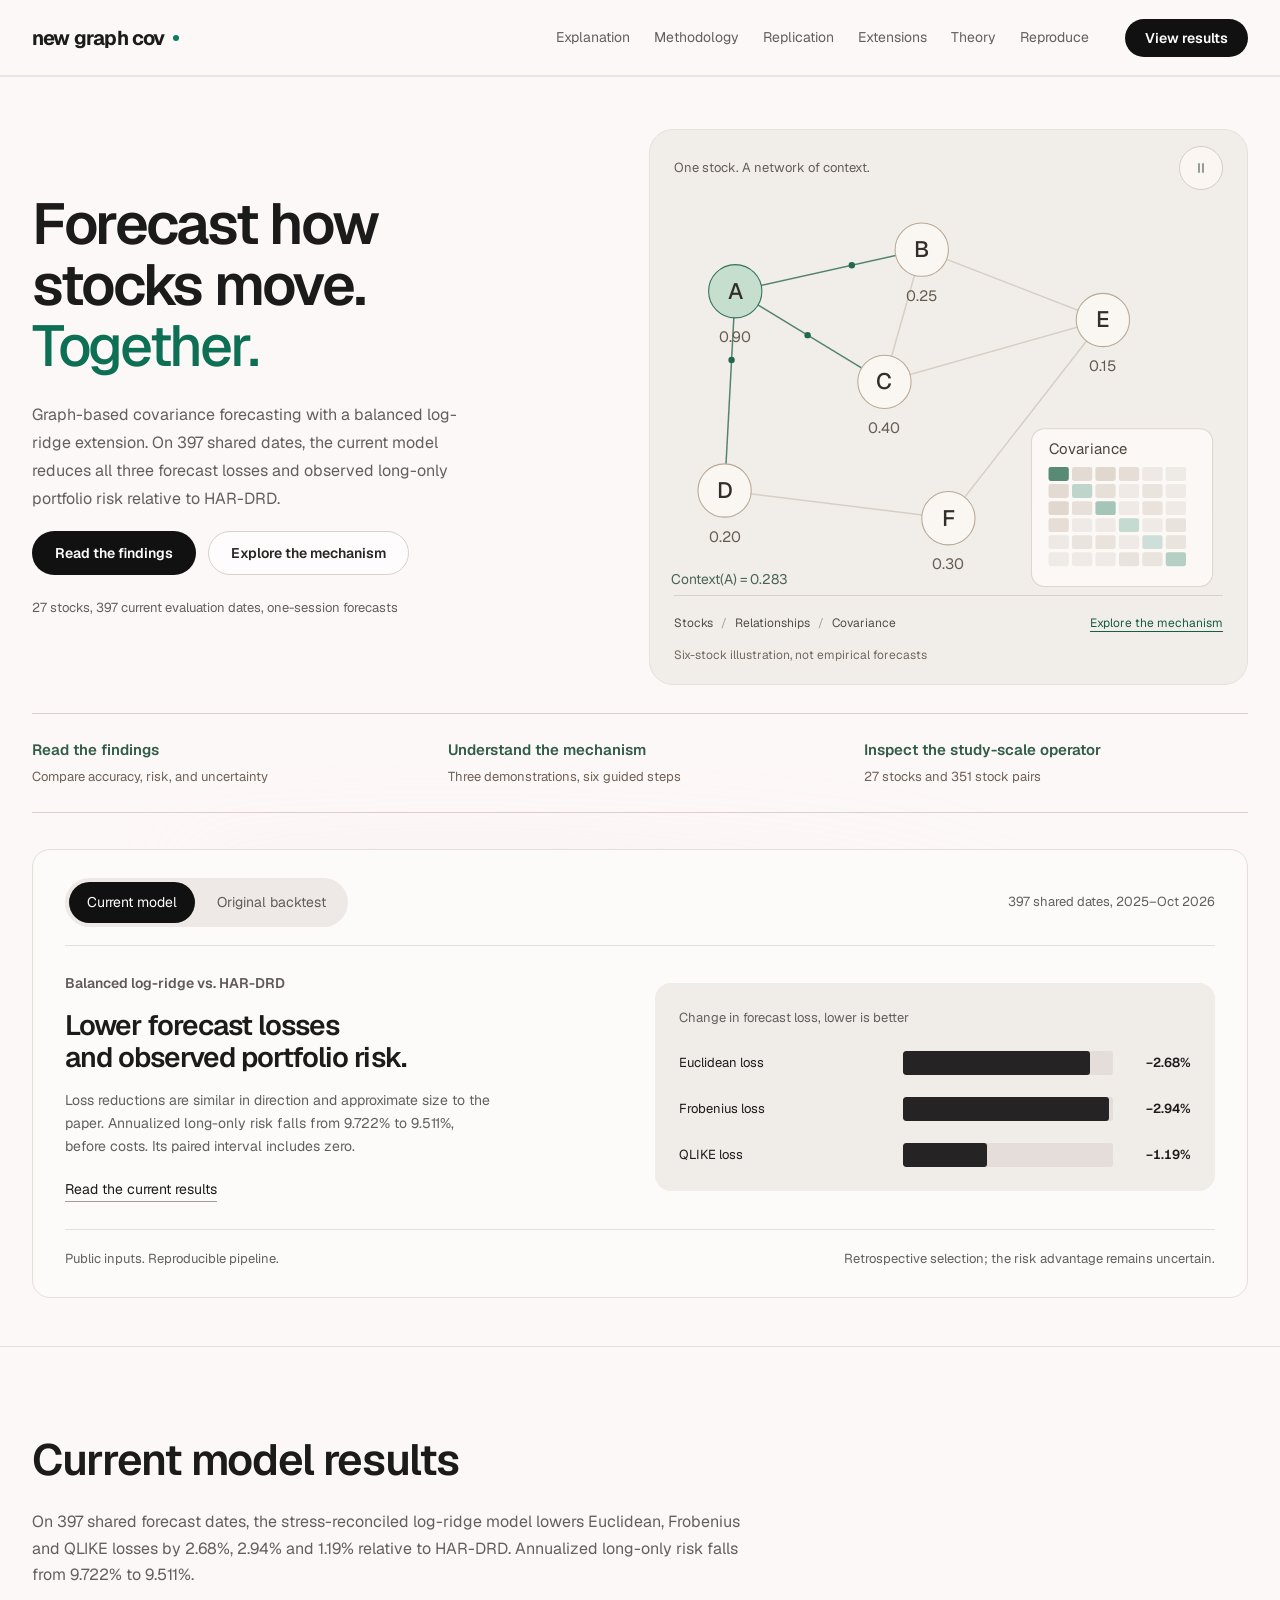
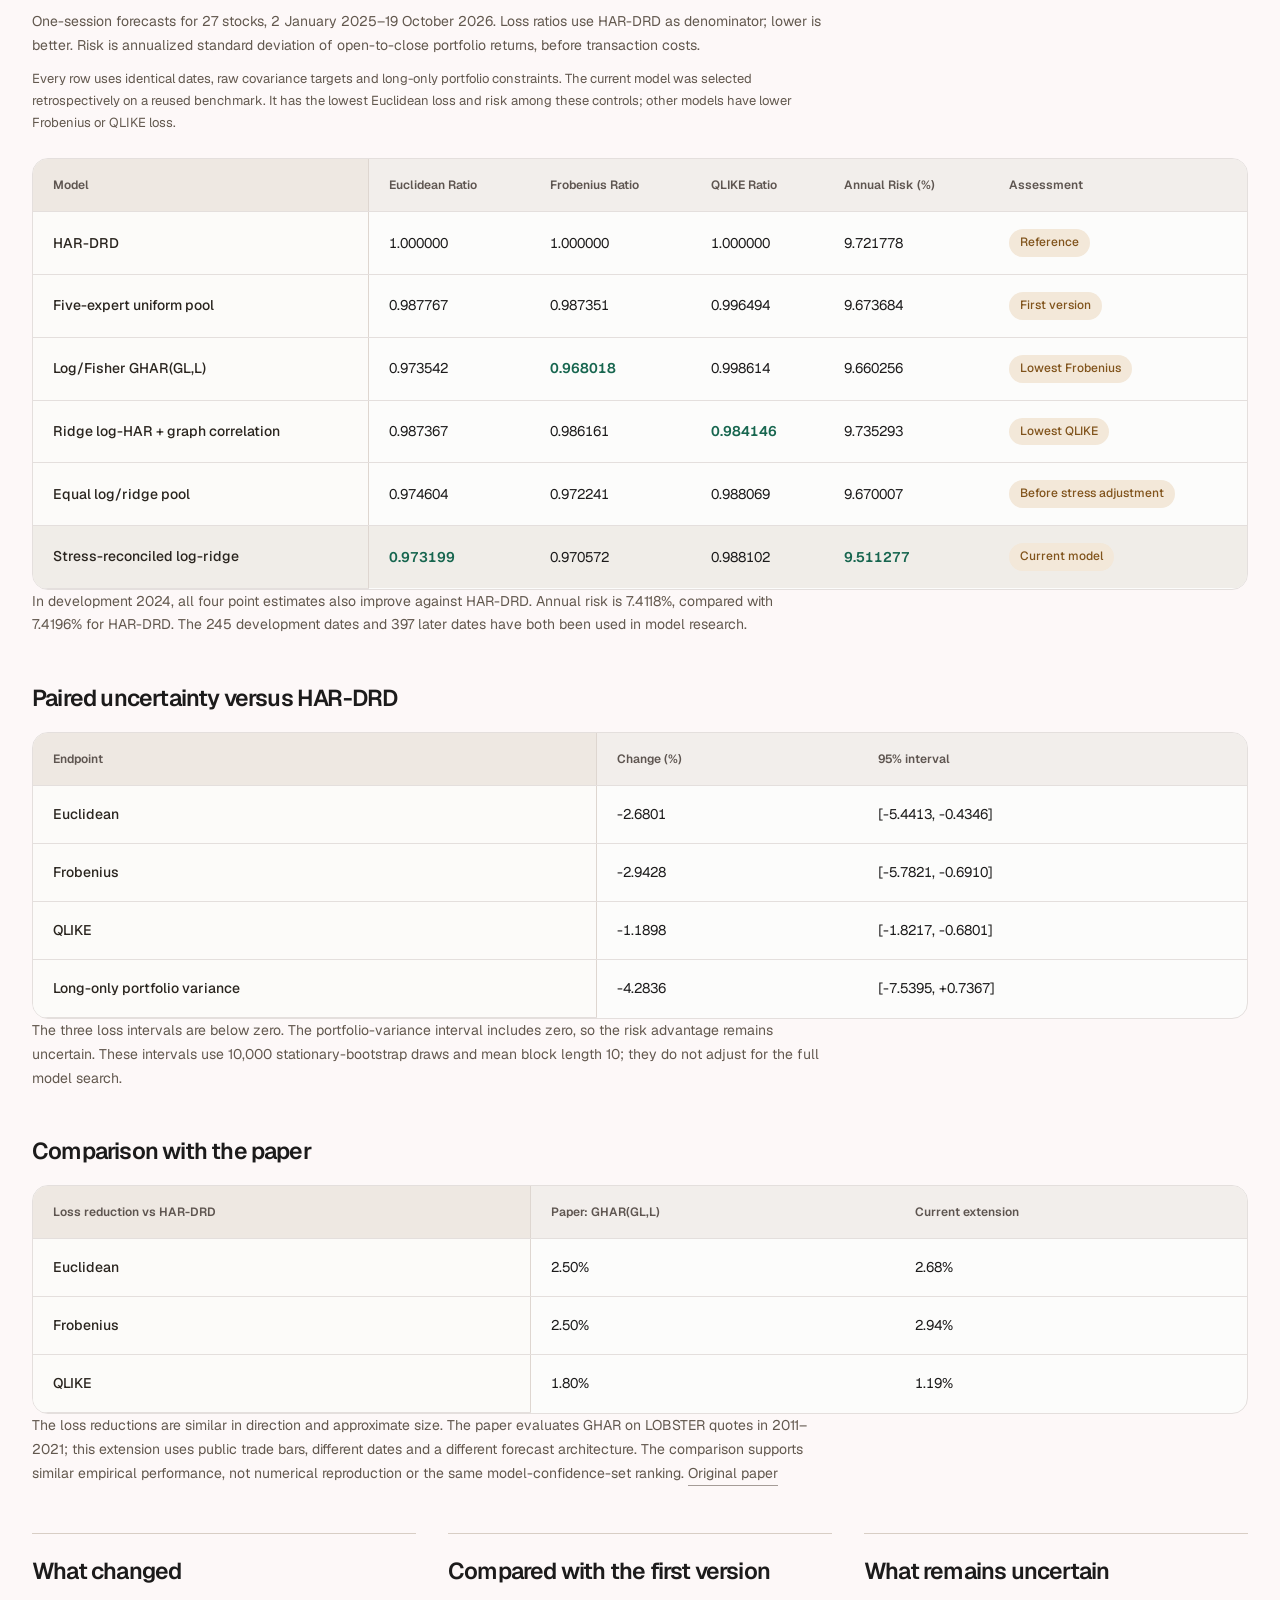
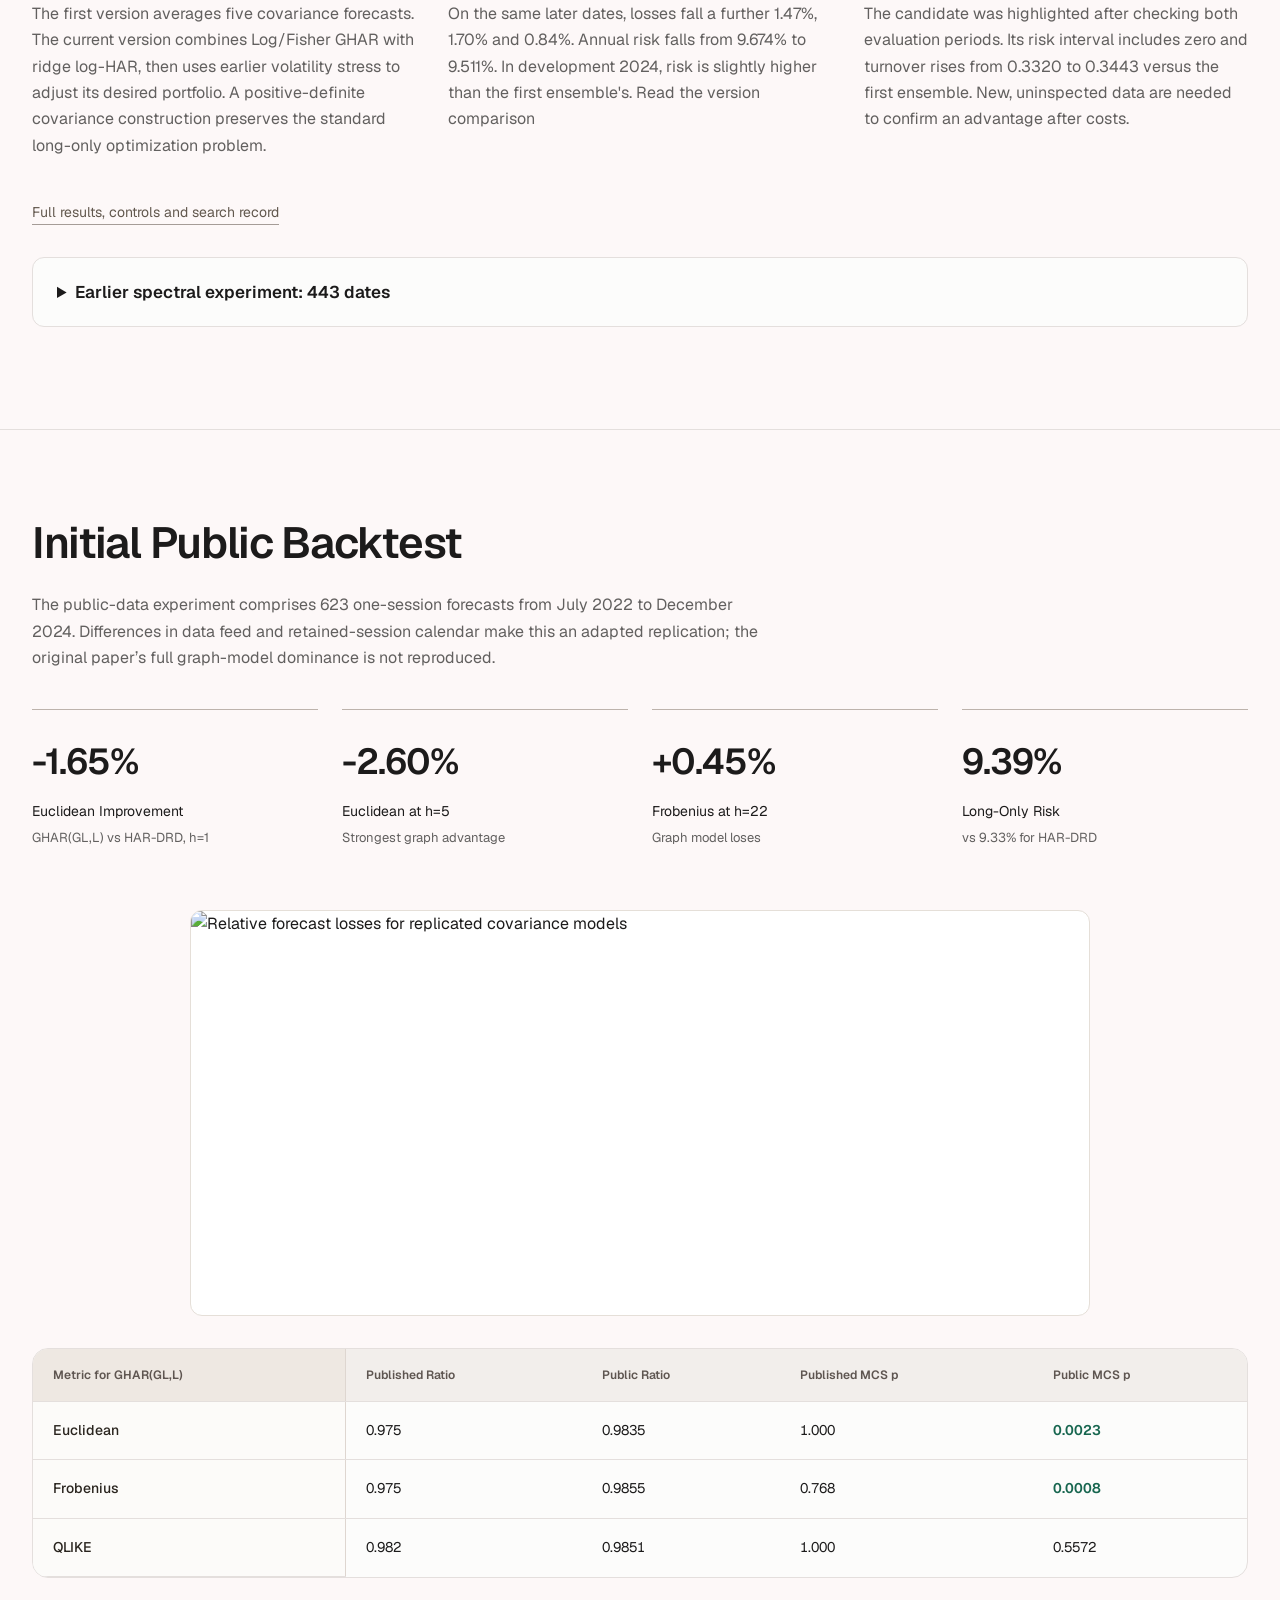
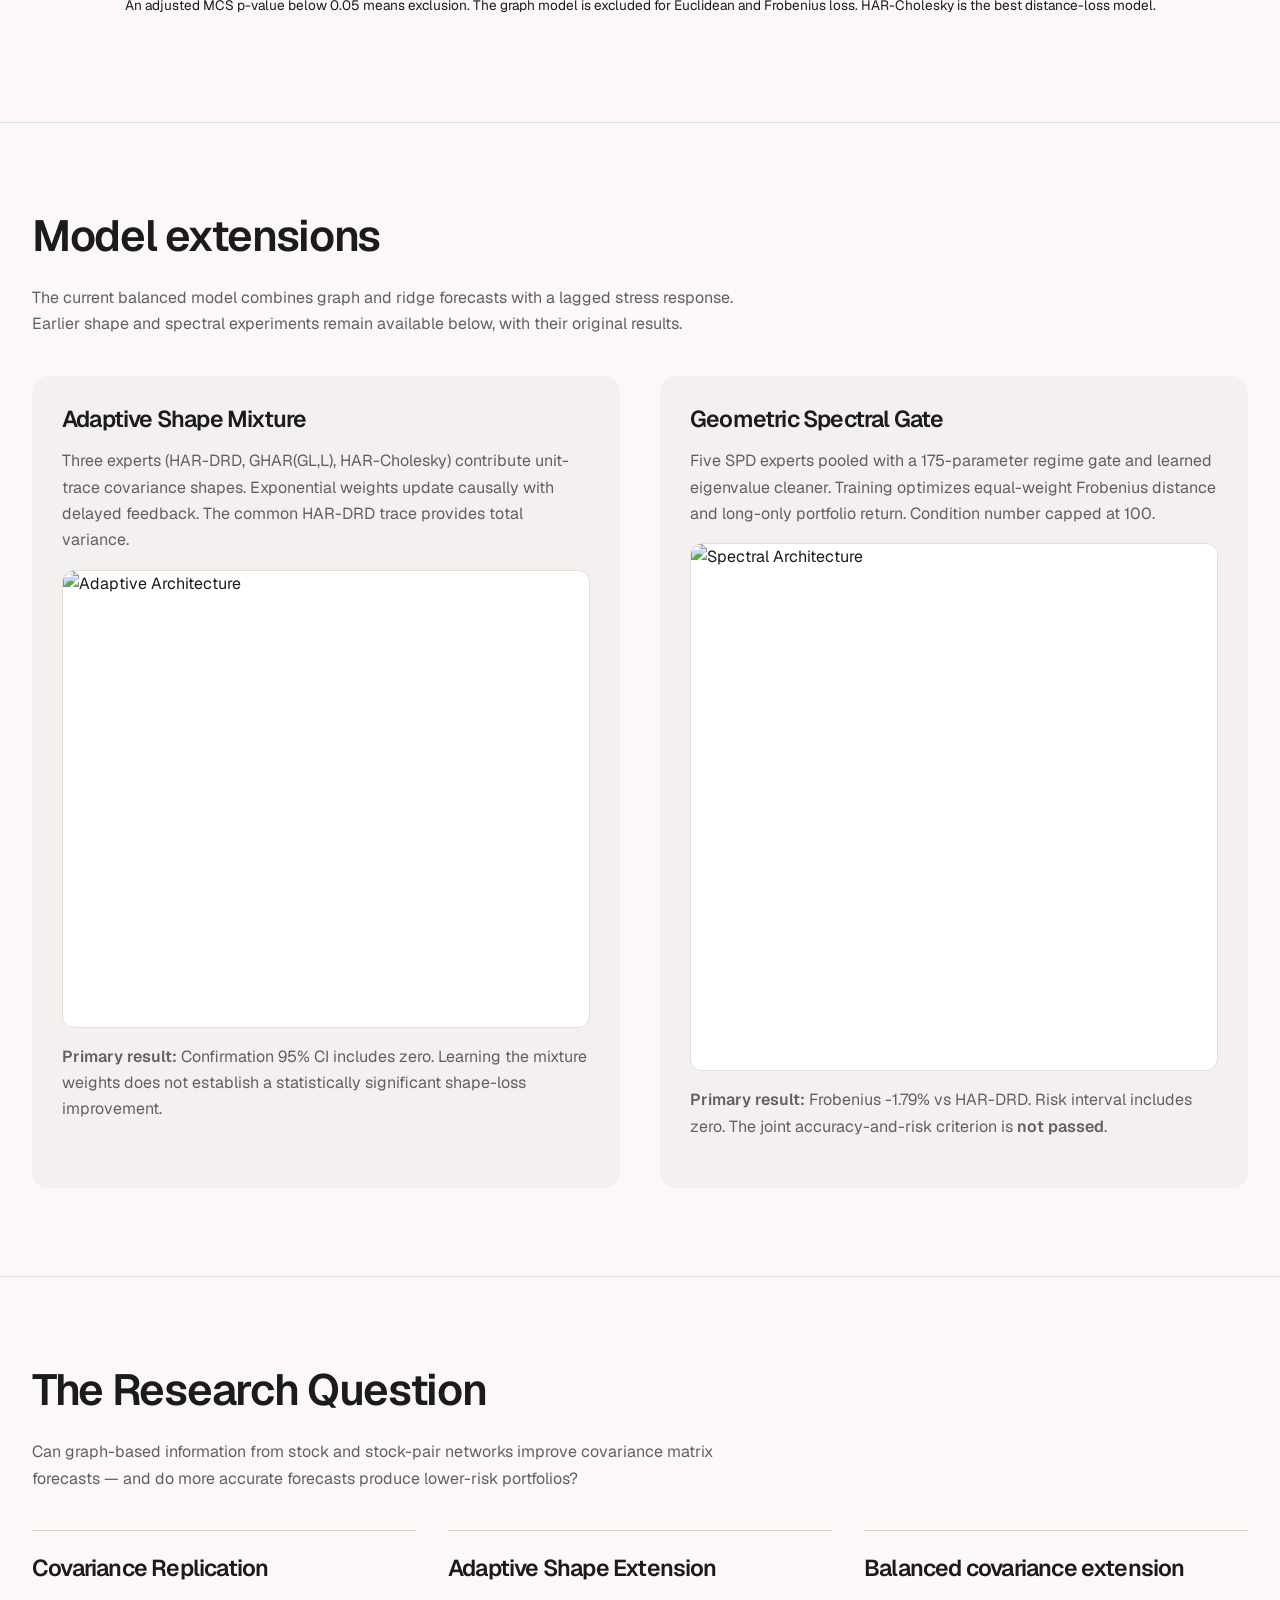
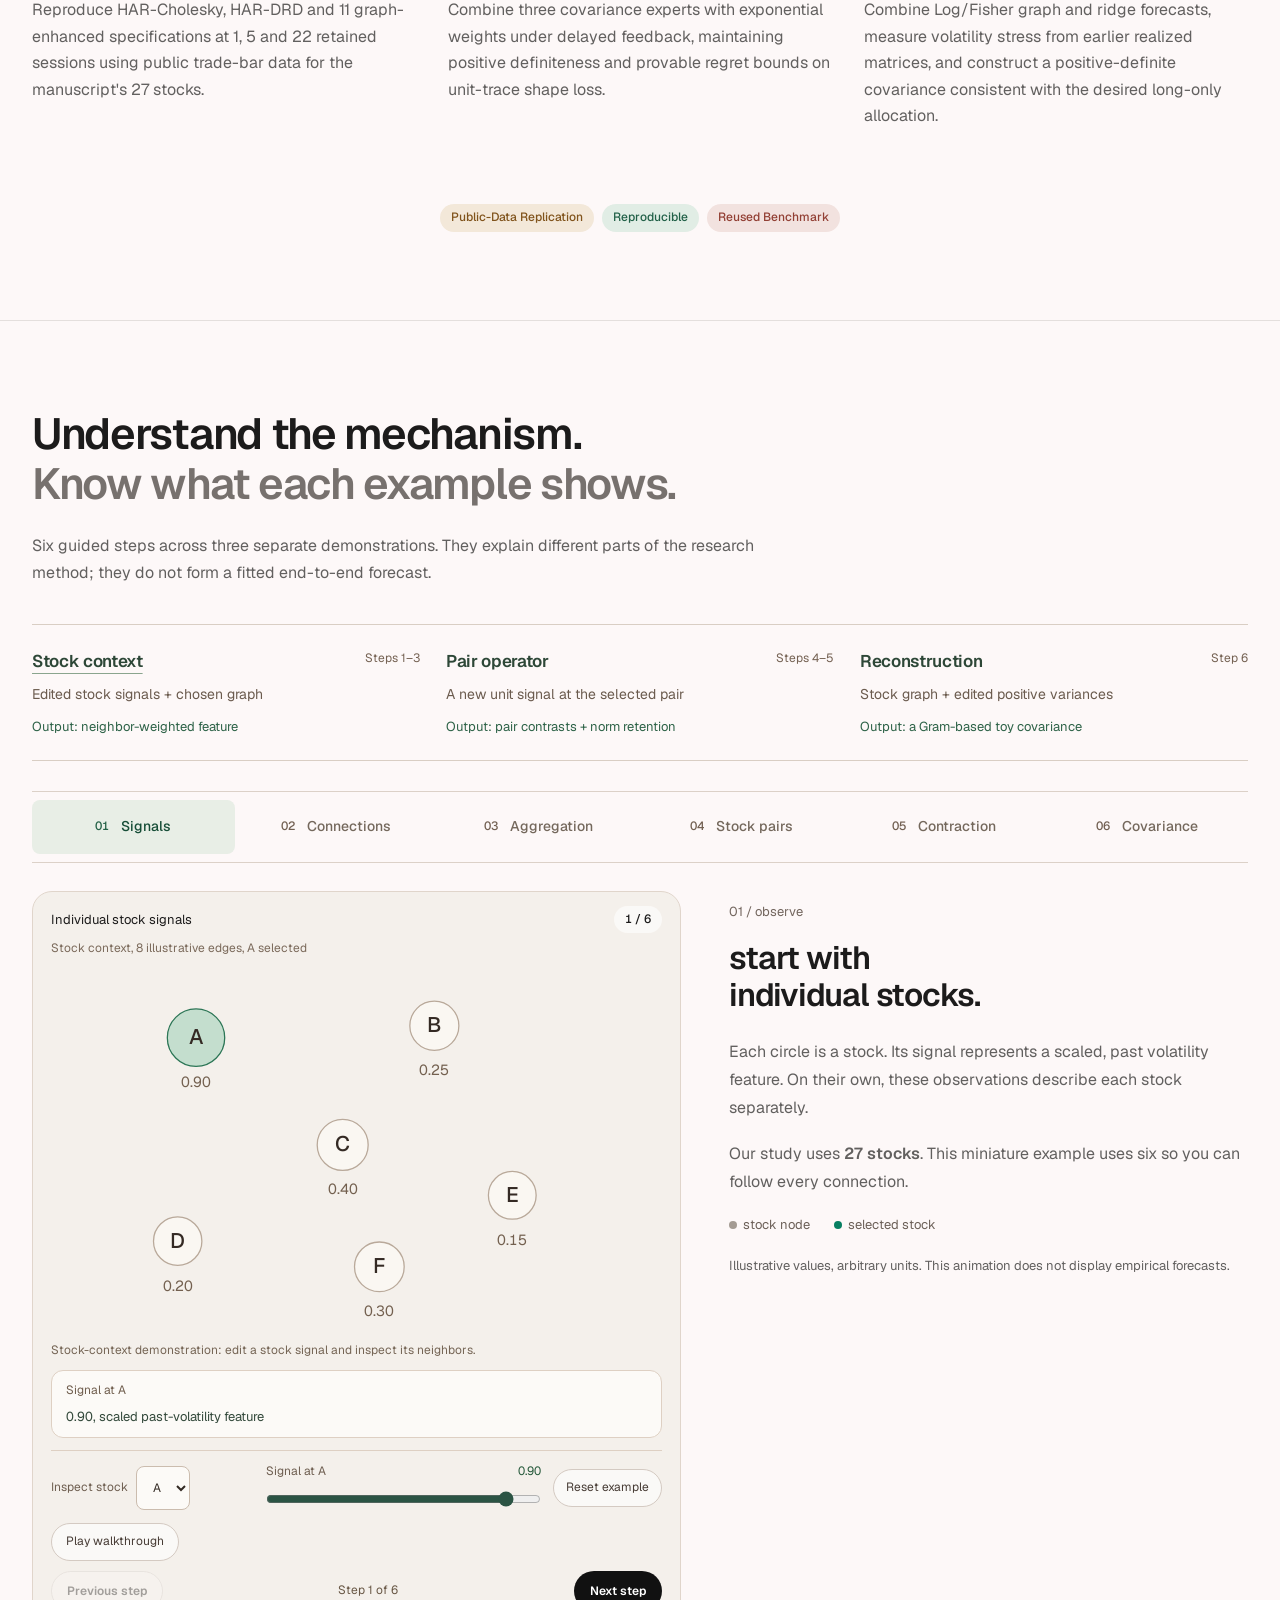
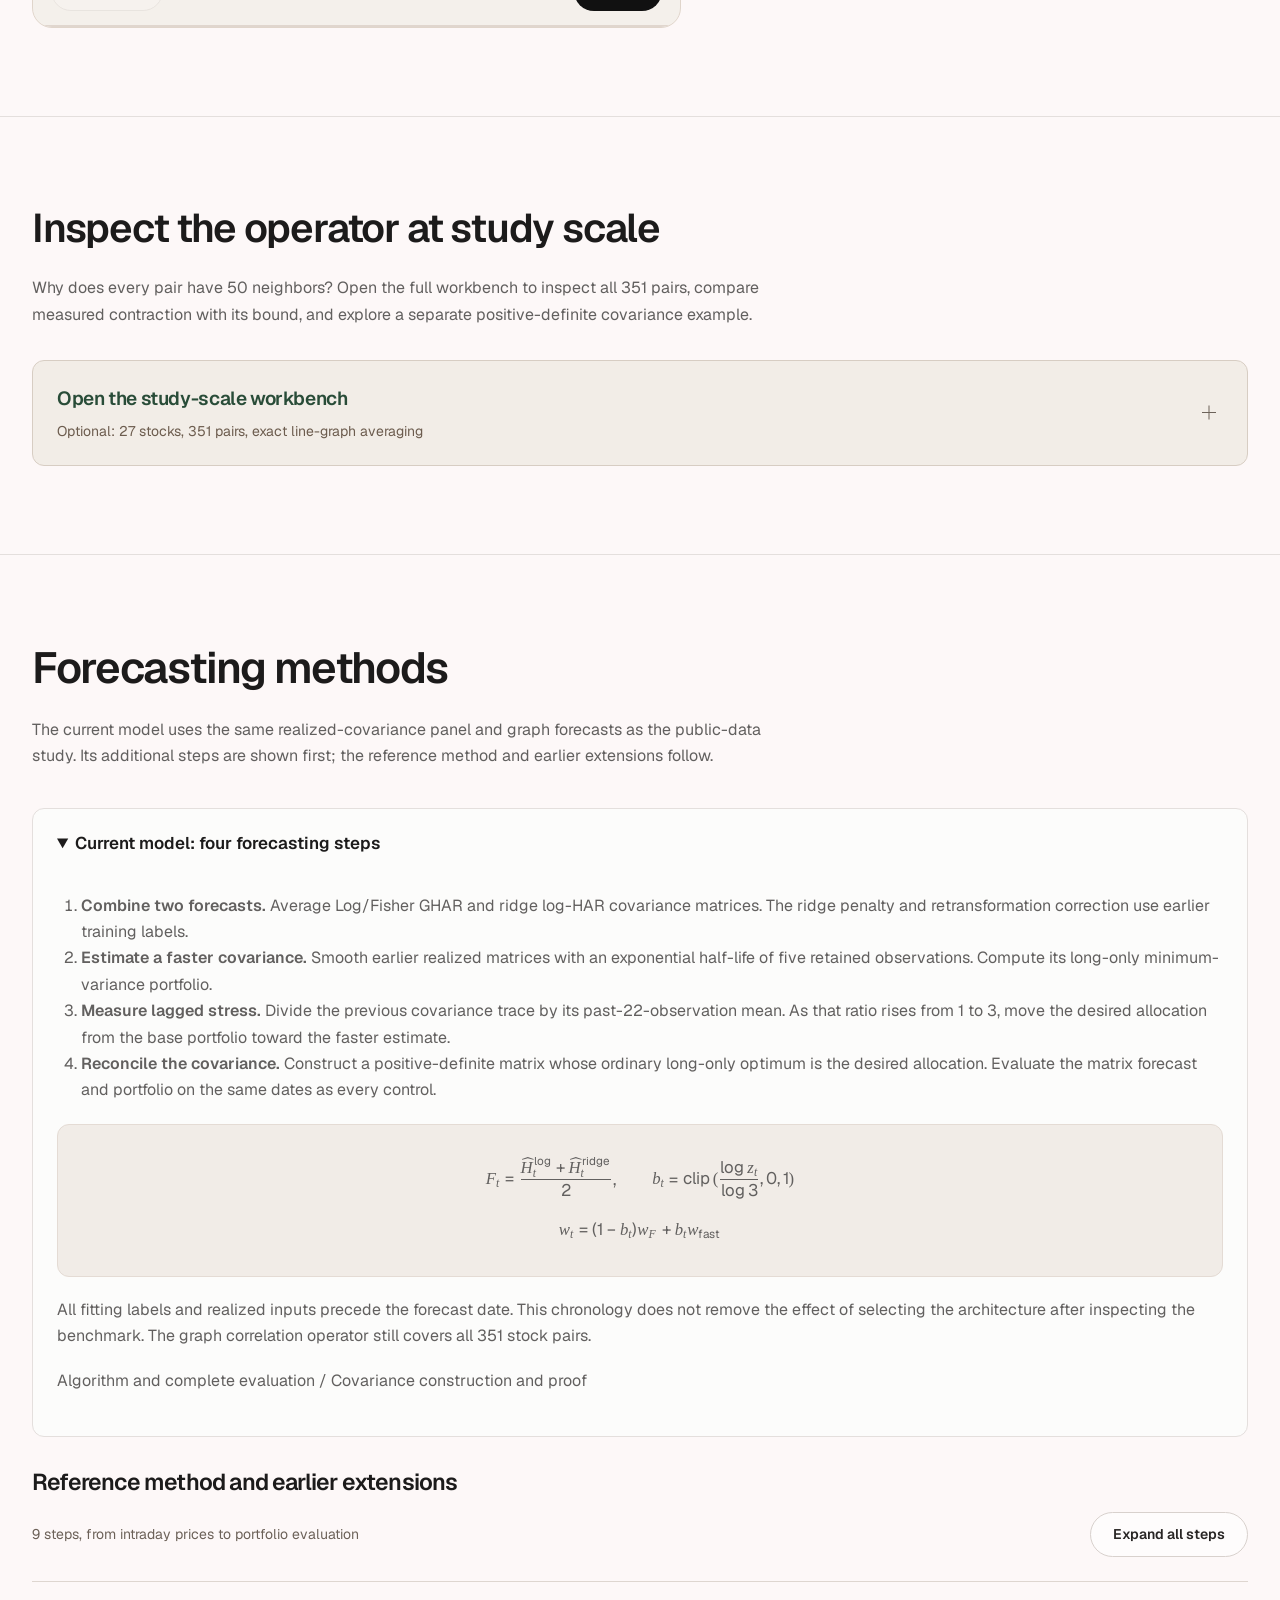
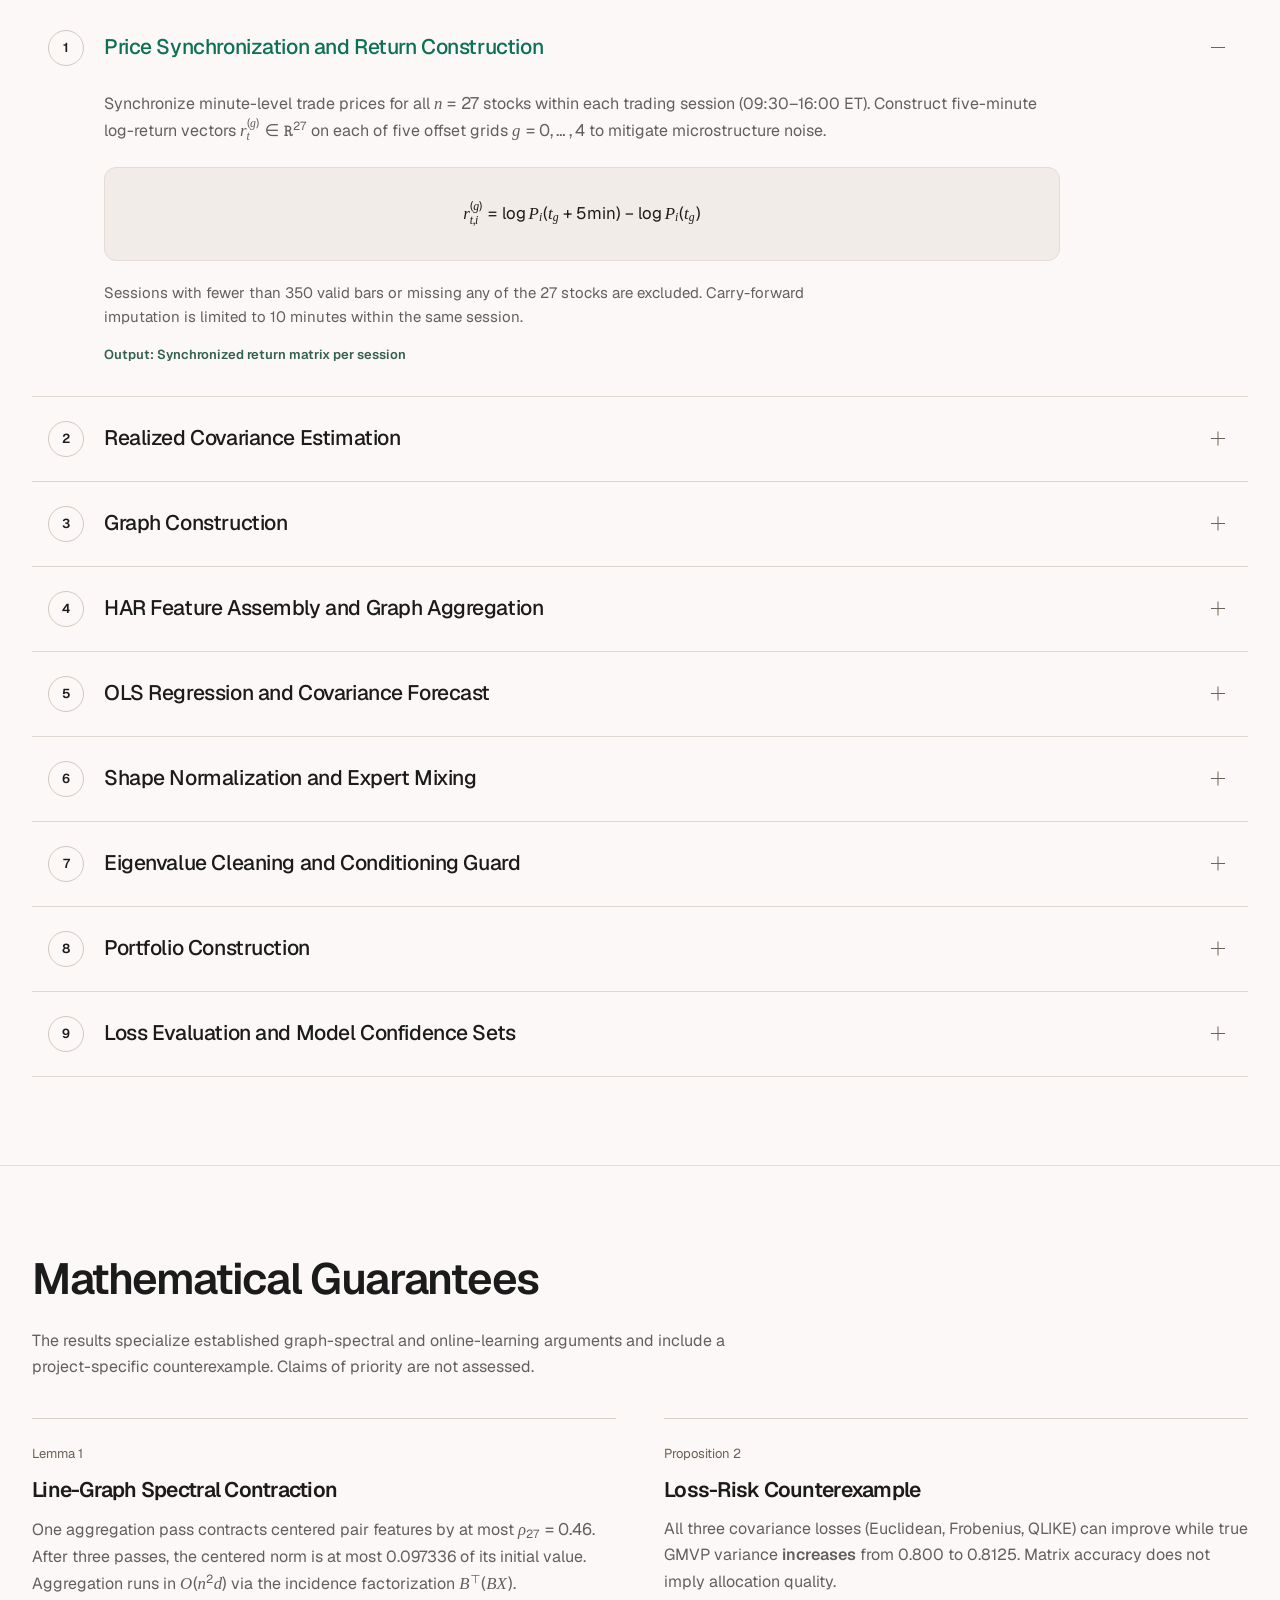
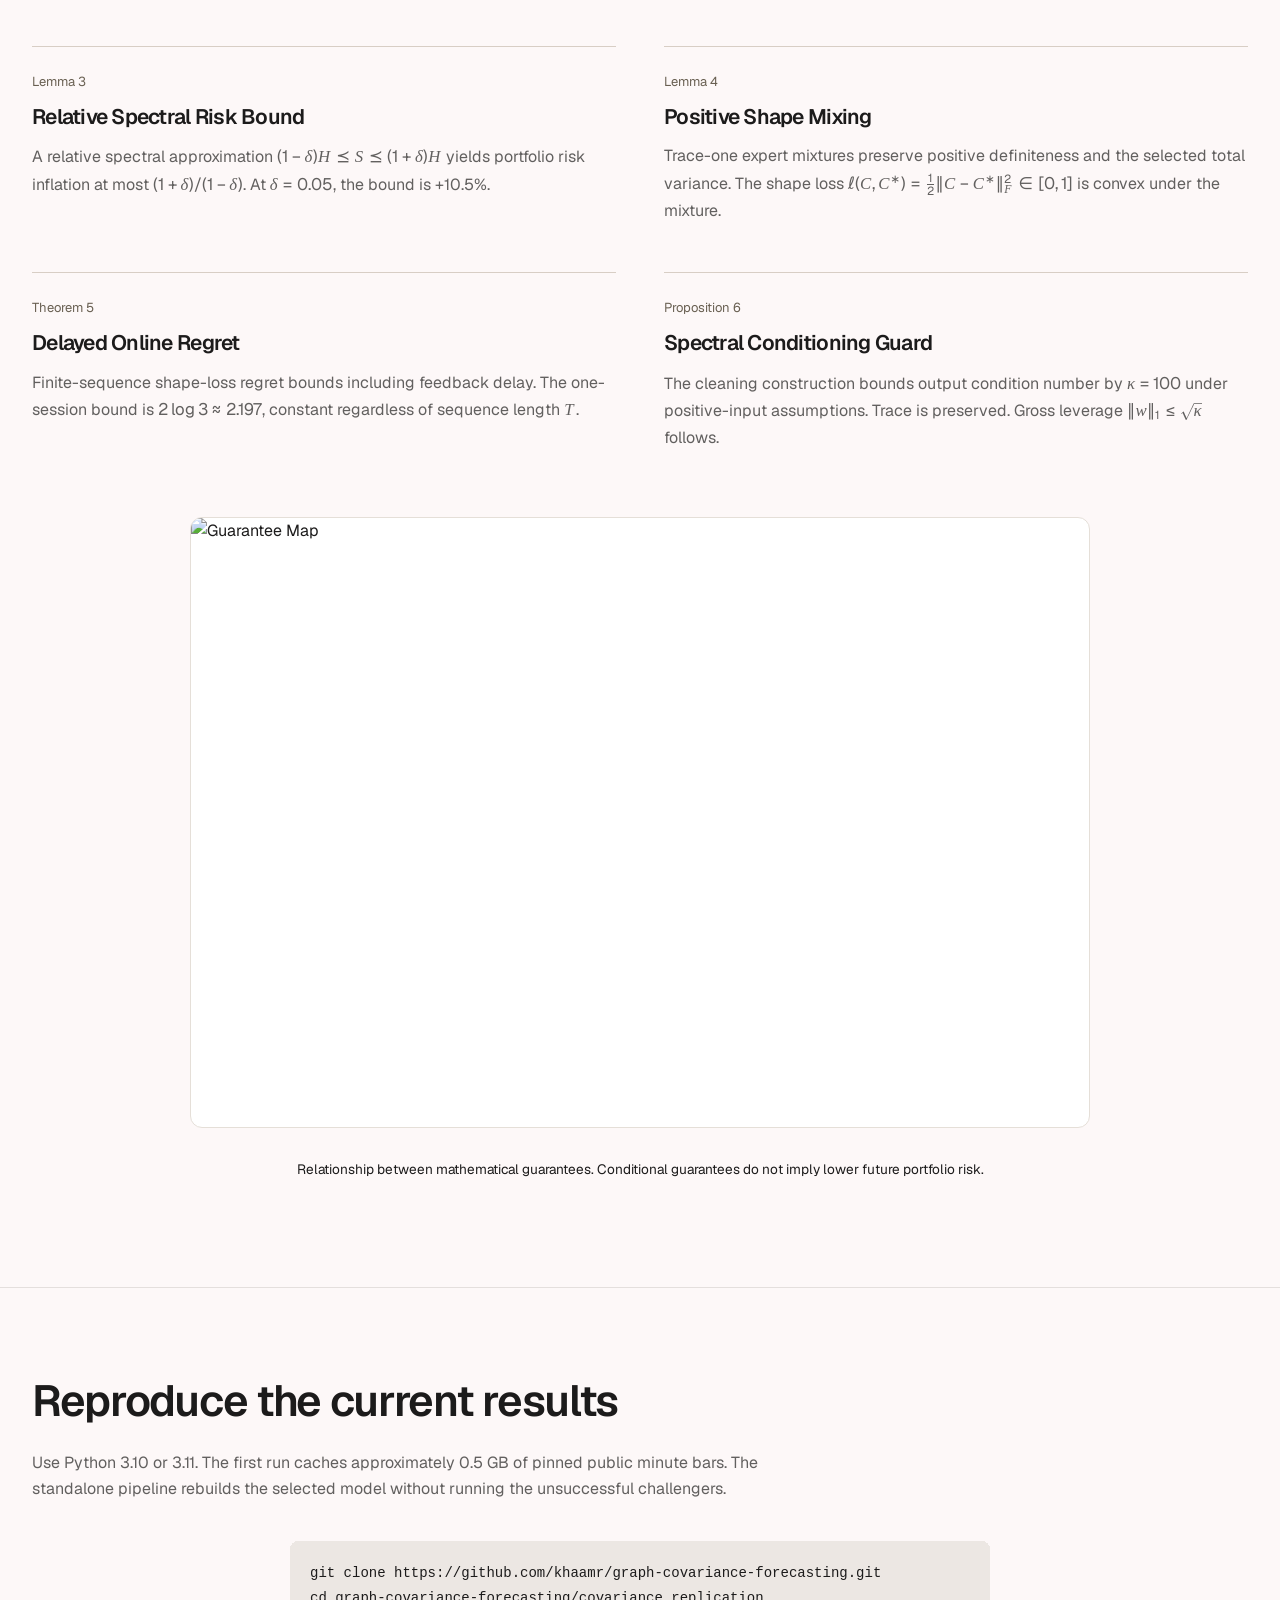
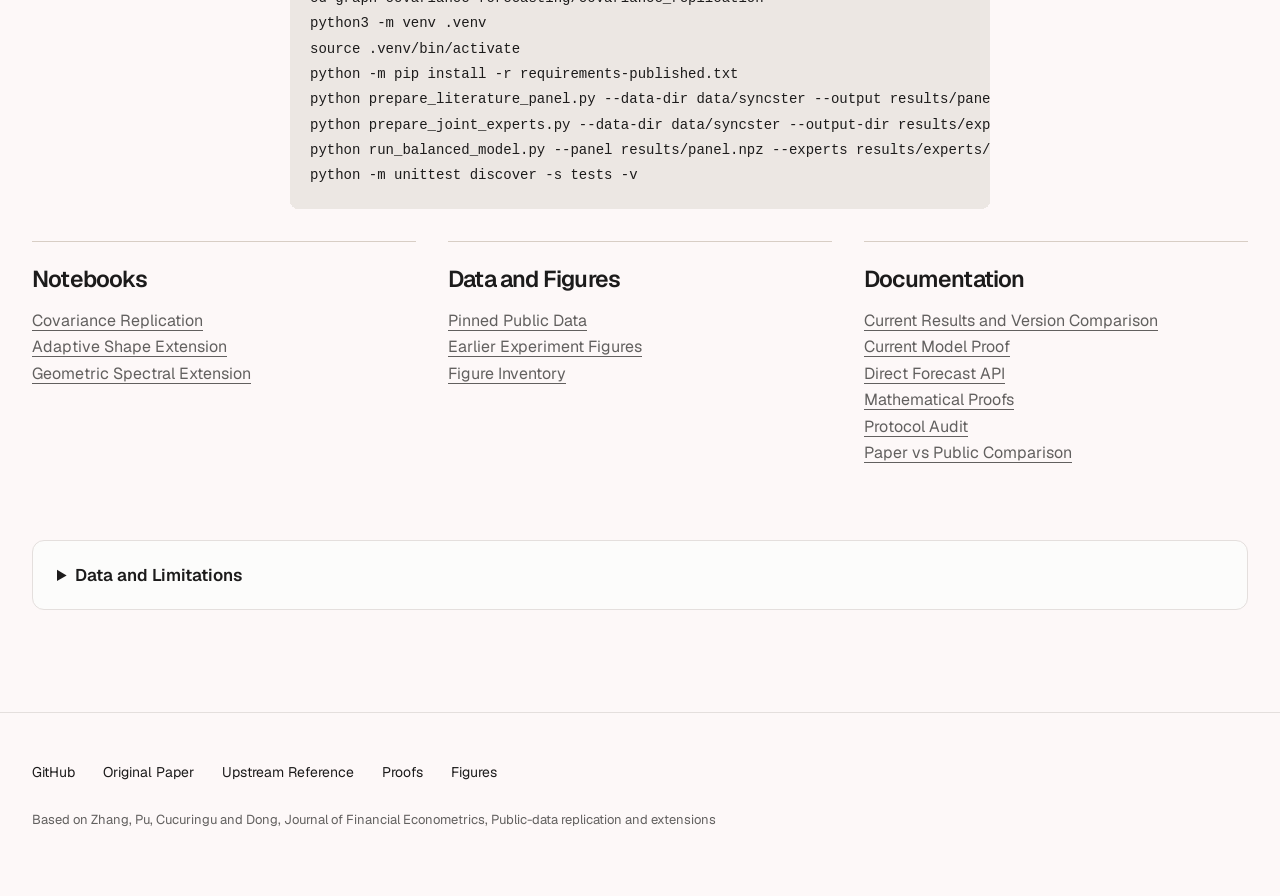
==== commit b5edc1cc: "Update site with balanced covariance results and paper comparison Lead with the current 397-date exp" ====
--- a/index.html
+++ b/index.html
@@ -1,20 +1,70 @@
 <!DOCTYPE html>
 
-<html lang="en"><head><meta charset="utf-8"/><meta content="width=device-width,initial-scale=1" name="viewport"/><title>new graph cov — Graph Covariance Forecasting</title><meta content="A visual guide to graph covariance forecasting, with the complete methodology, mathematical guarantees and public benchmark results." name="description"/><link href="assets/site.css" rel="stylesheet"/><link href="assets/vendor/katex.min.css" rel="stylesheet"/><script defer="" src="assets/vendor/katex.min.js"></script><script defer="" src="assets/vendor/auto-render.min.js"></script><link href="assets/refinements.css" rel="stylesheet"/><link href="assets/story-dynamics.css" rel="stylesheet"/><link href="assets/network-dynamics.css" rel="stylesheet"/><link href="assets/desktop-polish.css" rel="stylesheet"/></head><body><a class="skip-link" href="#main">Skip to content</a><header class="site-header"><div class="container nav-inner"><a class="nav-brand" href="#top">new graph cov<span class="brand-dot"></span></a><button aria-controls="site-navigation" aria-expanded="false" class="menu-toggle">Menu</button><nav aria-label="Main navigation" id="site-navigation"><a href="#learn">Explanation</a><a href="#algorithm">Methodology</a><a href="#replication">Replication</a><a href="#extensions">Extensions</a><a href="#theory">Theory</a><a href="#reproduce">Reproduce</a></nav><a class="btn btn-primary nav-result" href="#results">View results</a></div><div aria-hidden="true" class="reading-progress"><span></span></div></header><main id="main"><section class="hero container" id="top">
-<div class="hero-intro"><div class="hero-lead"><h1>Forecast how<br/>stocks move.<br/><span>Together.</span></h1><div class="hero-copy"><p>Public-data replication of graph-based realized covariance forecasting, with adaptive covariance-shape and geometric spectral extensions. Forecasts are evaluated using matrix loss and minimum-variance portfolio risk.</p><div class="btn-group"><a class="btn btn-primary" href="#results">Read the findings</a><a class="btn btn-outline" href="#learn">Explore the mechanism</a></div><p class="hero-note">27 stocks, 13 reference specifications, 3 horizons</p></div></div><div class="hero-mechanism"><div class="mechanism-top"><span>One stock. A network of context.</span><button aria-label="Pause graph animation" aria-pressed="false" id="hero-pause"><svg aria-hidden="true" fill="none" height="16" stroke="currentColor" stroke-width="1.6" viewbox="0 0 24 24" width="16"><path d="M9 5v14M15 5v14"></path></svg></button></div><svg aria-label="Illustrative stock network connecting six stock signals with a covariance matrix" id="hero-graph" role="img" viewbox="0 0 560 380"></svg><div class="mechanism-bottom"><span>Stocks <span class="path-divider">/</span> Relationships <span class="path-divider">/</span> Covariance</span><a href="#learn">Explore the mechanism</a></div><p class="illustrative-note">Six-stock illustration, not empirical forecasts</p></div></div><nav aria-label="Choose a reading path" class="reading-routes"><a href="#results"><strong>Read the findings</strong><span>Compare accuracy, risk, and uncertainty</span></a><a href="#learn"><strong>Understand the mechanism</strong><span>Three demonstrations, six guided steps</span></a><a href="#graph-dynamics"><strong>Inspect the study-scale operator</strong><span>27 stocks and 351 stock pairs</span></a></nav>
-<div class="benchmark-shell results-preview"><div class="benchmark-panel"><div class="panel-top"><div aria-label="Benchmark summary" class="segmented" role="tablist"><button aria-controls="benchmark-content" aria-selected="true" data-benchmark="replication" id="tab-replication" role="tab">Replication</button><button aria-controls="benchmark-content" aria-selected="false" data-benchmark="spectral" id="tab-spectral" role="tab" tabindex="-1">Spectral extension</button></div><span id="benchmark-period">623 one-session forecasts, 2022–2024</span></div>
-<div aria-labelledby="tab-replication" class="benchmark-body" id="benchmark-content" role="tabpanel" tabindex="0"><div><p class="comparison" id="benchmark-reference">GHAR(GL,L) vs. HAR-DRD</p><h2 id="benchmark-headline">Short-horizon gains.<br/>A different long-run picture.</h2><p id="benchmark-description">Euclidean loss falls at 1 and 5 sessions. At 22 sessions, Frobenius loss rises. The full model ranking and portfolio advantage did not replicate.</p><a class="text-link" href="#replication" id="benchmark-link">Read the replication</a></div><div aria-label="Forecast loss changes" class="loss-chart" id="loss-chart"><div class="chart-key">Change in forecast loss, lower is better</div><div class="chart-row"><span>1-session, Euclidean</span><div class="bar-track"><div class="bar" style="width:55%"></div></div><strong>−1.65%</strong></div><div class="chart-row"><span>5-session, Euclidean</span><div class="bar-track"><div class="bar" style="width:87%"></div></div><strong>−2.60%</strong></div><div class="chart-row"><span>22-session, Frobenius</span><div class="bar-track"><div class="bar adverse" style="width:15%"></div></div><strong>+0.45%</strong></div></div></div>
-<div class="panel-foot"><span>Public inputs. Reproducible pipeline.</span><span id="benchmark-caveat">Forecast accuracy and portfolio risk are separate outcomes.</span></div></div></div>
+<html lang="en"><head><meta charset="utf-8"/><meta content="width=device-width,initial-scale=1" name="viewport"/><title>new graph cov — Graph Covariance Forecasting</title><meta content="Graph covariance forecasting with a balanced log-ridge extension, current public-data results, methods and reproduction code." name="description"/><link href="assets/site.css" rel="stylesheet"/><link href="assets/vendor/katex.min.css" rel="stylesheet"/><script defer="" src="assets/vendor/katex.min.js"></script><script defer="" src="assets/vendor/auto-render.min.js"></script><link href="assets/refinements.css" rel="stylesheet"/><link href="assets/story-dynamics.css" rel="stylesheet"/><link href="assets/network-dynamics.css" rel="stylesheet"/><link href="assets/desktop-polish.css" rel="stylesheet"/></head><body><a class="skip-link" href="#main">Skip to content</a><header class="site-header"><div class="container nav-inner"><a class="nav-brand" href="#top">new graph cov<span class="brand-dot"></span></a><button aria-controls="site-navigation" aria-expanded="false" class="menu-toggle">Menu</button><nav aria-label="Main navigation" id="site-navigation"><a href="#learn">Explanation</a><a href="#algorithm">Methodology</a><a href="#replication">Replication</a><a href="#extensions">Extensions</a><a href="#theory">Theory</a><a href="#reproduce">Reproduce</a></nav><a class="btn btn-primary nav-result" href="#results">View results</a></div><div aria-hidden="true" class="reading-progress"><span></span></div></header><main id="main"><section class="hero container" id="top">
+<div class="hero-intro"><div class="hero-lead"><h1>Forecast how<br/>stocks move.<br/><span>Together.</span></h1><div class="hero-copy"><p>Graph-based covariance forecasting with a balanced log-ridge extension. On 397 shared dates, the current model reduces all three forecast losses and observed long-only portfolio risk relative to HAR-DRD.</p><div class="btn-group"><a class="btn btn-primary" href="#results">Read the findings</a><a class="btn btn-outline" href="#learn">Explore the mechanism</a></div><p class="hero-note">27 stocks, 397 current evaluation dates, one-session forecasts</p></div></div><div class="hero-mechanism"><div class="mechanism-top"><span>One stock. A network of context.</span><button aria-label="Pause graph animation" aria-pressed="false" id="hero-pause"><svg aria-hidden="true" fill="none" height="16" stroke="currentColor" stroke-width="1.6" viewbox="0 0 24 24" width="16"><path d="M9 5v14M15 5v14"></path></svg></button></div><svg aria-label="Illustrative stock network connecting six stock signals with a covariance matrix" id="hero-graph" role="img" viewbox="0 0 560 380"></svg><div class="mechanism-bottom"><span>Stocks <span class="path-divider">/</span> Relationships <span class="path-divider">/</span> Covariance</span><a href="#learn">Explore the mechanism</a></div><p class="illustrative-note">Six-stock illustration, not empirical forecasts</p></div></div><nav aria-label="Choose a reading path" class="reading-routes"><a href="#results"><strong>Read the findings</strong><span>Compare accuracy, risk, and uncertainty</span></a><a href="#learn"><strong>Understand the mechanism</strong><span>Three demonstrations, six guided steps</span></a><a href="#graph-dynamics"><strong>Inspect the study-scale operator</strong><span>27 stocks and 351 stock pairs</span></a></nav>
+<div class="benchmark-shell results-preview"><div class="benchmark-panel"><div class="panel-top"><div aria-label="Benchmark summary" class="segmented" role="tablist"><button aria-controls="benchmark-content" aria-selected="true" data-benchmark="balanced" id="tab-balanced" role="tab">Current model</button><button aria-controls="benchmark-content" aria-selected="false" data-benchmark="replication" id="tab-replication" role="tab" tabindex="-1">Original backtest</button></div><span id="benchmark-period">397 shared dates, 2025–Oct 2026</span></div>
+<div aria-labelledby="tab-balanced" class="benchmark-body" id="benchmark-content" role="tabpanel" tabindex="0"><div><p class="comparison" id="benchmark-reference">Balanced log-ridge vs. HAR-DRD</p><h2 id="benchmark-headline">Lower forecast losses<br/>and observed portfolio risk.</h2><p id="benchmark-description">Loss reductions are similar in direction and approximate size to the paper. Annualized long-only risk falls from 9.722% to 9.511%, before costs. Its paired interval includes zero.</p><a class="text-link" href="#results" id="benchmark-link">Read the current results</a></div><div aria-label="Forecast loss changes" class="loss-chart" id="loss-chart"><div class="chart-key">Change in forecast loss, lower is better</div><div class="chart-row"><span>Euclidean loss</span><div class="bar-track"><div class="bar" style="width:89%"></div></div><strong>−2.68%</strong></div><div class="chart-row"><span>Frobenius loss</span><div class="bar-track"><div class="bar" style="width:98%"></div></div><strong>−2.94%</strong></div><div class="chart-row"><span>QLIKE loss</span><div class="bar-track"><div class="bar" style="width:40%"></div></div><strong>−1.19%</strong></div></div></div>
+<div class="panel-foot"><span>Public inputs. Reproducible pipeline.</span><span id="benchmark-caveat">Retrospective selection; the risk advantage remains uncertain.</span></div></div></div>
 </section><section id="results">
 <div class="container">
 <div class="section-header">
-<h2>Comprehensive Benchmark Comparison</h2>
-<p>All models evaluated on the same 443 one-session origins in the 2025–October 2026 reused benchmark. No universal best model exists across all objectives.</p>
+<h2>Current model results</h2>
+<p>On 397 shared forecast dates, the stress-reconciled log-ridge model lowers Euclidean, Frobenius and QLIKE losses by 2.68%, 2.94% and 1.19% relative to HAR-DRD. Annualized long-only risk falls from 9.722% to 9.511%.</p>
+</div>
+<p class="table-reading-note">One-session forecasts for 27 stocks, 2 January 2025–19 October 2026. Loss ratios use HAR-DRD as denominator; lower is better. Risk is annualized standard deviation of open-to-close portfolio returns, before transaction costs.</p>
+<p class="assessment-note">Every row uses identical dates, raw covariance targets and long-only portfolio constraints. The current model was selected retrospectively on a reused benchmark. It has the lowest Euclidean loss and risk among these controls; other models have lower Frobenius or QLIKE loss.</p>
+<div aria-label="Current 397-date benchmark: forecast losses and annualized portfolio risk" class="table-wrap" role="region" tabindex="0">
+<table id="benchmark-comparison"><caption class="sr-only">Current benchmark, 397 shared dates from 2025 to October 2026</caption>
+<thead><tr><th scope="col">Model</th><th scope="col">Euclidean Ratio</th><th scope="col">Frobenius Ratio</th><th scope="col">QLIKE Ratio</th><th scope="col">Annual Risk (%)</th><th scope="col">Assessment</th></tr></thead>
+<tbody>
+<tr><th scope="row">HAR-DRD</th><td>1.000000</td><td>1.000000</td><td>1.000000</td><td>9.721778</td><td><span class="badge badge-amber">Reference</span></td></tr>
+<tr><th scope="row">Five-expert uniform pool</th><td>0.987767</td><td>0.987351</td><td>0.996494</td><td>9.673684</td><td><span class="badge badge-amber">First version</span></td></tr>
+<tr><th scope="row">Log/Fisher GHAR(GL,L)</th><td>0.973542</td><td class="best">0.968018</td><td>0.998614</td><td>9.660256</td><td><span class="badge badge-amber">Lowest Frobenius</span></td></tr>
+<tr><th scope="row">Ridge log-HAR + graph correlation</th><td>0.987367</td><td>0.986161</td><td class="best">0.984146</td><td>9.735293</td><td><span class="badge badge-amber">Lowest QLIKE</span></td></tr>
+<tr><th scope="row">Equal log/ridge pool</th><td>0.974604</td><td>0.972241</td><td>0.988069</td><td>9.670007</td><td><span class="badge badge-amber">Before stress adjustment</span></td></tr>
+<tr class="highlight-row"><th scope="row">Stress-reconciled log-ridge</th><td class="best">0.973199</td><td>0.970572</td><td>0.988102</td><td class="best">9.511277</td><td><span class="badge badge-amber">Current model</span></td></tr>
+</tbody></table></div>
+<p class="table-reading-note">In development 2024, all four point estimates also improve against HAR-DRD. Annual risk is 7.4118%, compared with 7.4196% for HAR-DRD. The 245 development dates and 397 later dates have both been used in model research.</p>
+
+<h3 style="margin:48px 0 20px">Paired uncertainty versus HAR-DRD</h3>
+<div aria-label="Current model: paired loss and portfolio-variance intervals" class="table-wrap" role="region" tabindex="0">
+<table id="paired-intervals"><caption class="sr-only">Exploratory paired stationary-bootstrap intervals on the 397 later dates</caption>
+<thead><tr><th scope="col">Endpoint</th><th scope="col">Change (%)</th><th scope="col">95% interval</th></tr></thead>
+<tbody>
+<tr><th scope="row">Euclidean</th><td>-2.6801</td><td>[-5.4413, -0.4346]</td></tr>
+<tr><th scope="row">Frobenius</th><td>-2.9428</td><td>[-5.7821, -0.6910]</td></tr>
+<tr><th scope="row">QLIKE</th><td>-1.1898</td><td>[-1.8217, -0.6801]</td></tr>
+<tr><th scope="row">Long-only portfolio variance</th><td>-4.2836</td><td>[-7.5395, +0.7367]</td></tr>
+</tbody></table></div>
+<p class="table-reading-note">The three loss intervals are below zero. The portfolio-variance interval includes zero, so the risk advantage remains uncertain. These intervals use 10,000 stationary-bootstrap draws and mean block length 10; they do not adjust for the full model search.</p>
+
+<h3 style="margin:48px 0 20px">Comparison with the paper</h3>
+<div aria-label="Loss reductions relative to each study's HAR-DRD reference" class="table-wrap" role="region" tabindex="0">
+<table id="paper-current-comparison"><caption class="sr-only">One-session loss reductions in the paper and current public-data extension</caption>
+<thead><tr><th scope="col">Loss reduction vs HAR-DRD</th><th scope="col">Paper: GHAR(GL,L)</th><th scope="col">Current extension</th></tr></thead>
+<tbody>
+<tr><th scope="row">Euclidean</th><td>2.50%</td><td>2.68%</td></tr>
+<tr><th scope="row">Frobenius</th><td>2.50%</td><td>2.94%</td></tr>
+<tr><th scope="row">QLIKE</th><td>1.80%</td><td>1.19%</td></tr>
+</tbody></table></div>
+<p class="table-reading-note">The loss reductions are similar in direction and approximate size. The paper evaluates GHAR on LOBSTER quotes in 2011–2021; this extension uses public trade bars, different dates and a different forecast architecture. The comparison supports similar empirical performance, not numerical reproduction or the same model-confidence-set ranking. <a class="text-link" href="https://doi.org/10.1093/jjfinec/nbae026">Original paper</a></p>
+
+<div class="card-grid" style="margin-top:48px">
+<div class="card"><h3>What changed</h3><p>The first version averages five covariance forecasts. The current version combines Log/Fisher GHAR with ridge log-HAR, then uses earlier volatility stress to adjust its desired portfolio. A positive-definite covariance construction preserves the standard long-only optimization problem.</p></div>
+<div class="card"><h3>Compared with the first version</h3><p>On the same later dates, losses fall a further 1.47%, 1.70% and 0.84%. Annual risk falls from 9.674% to 9.511%. In development 2024, risk is slightly higher than the first ensemble's. <a href="https://github.com/khaamr/graph-covariance-forecasting/blob/main/covariance_replication/docs/balanced-model/results.md#difference-from-the-first-version">Read the version comparison</a></p></div>
+<div class="card"><h3>What remains uncertain</h3><p>The candidate was highlighted after checking both evaluation periods. Its risk interval includes zero and turnover rises from 0.3320 to 0.3443 versus the first ensemble. New, uninspected data are needed to confirm an advantage after costs.</p></div>
+</div>
+<p class="table-reading-note"><a class="text-link" href="https://github.com/khaamr/graph-covariance-forecasting/blob/main/covariance_replication/docs/balanced-model/results.md">Full results, controls and search record</a></p>
+<details id="earlier-spectral-results" style="margin-top:32px"><summary>Earlier spectral experiment: 443 dates</summary>
+<div class="details-body">
+<div class="section-header">
+<h2>Earlier spectral benchmark</h2>
+<p>These earlier models share 443 one-session origins in the reused 2025–October 2026 sample. Its dates differ from the current 397-date comparison; absolute risks cannot be compared across the two tables.</p>
 </div>
 <p class="table-reading-note">
       Ratios use HAR-DRD as denominator — lower is better. Risk is annualized long-only standard deviation before transaction costs.
     </p><p class="assessment-note">Assessments describe different objectives. “Lowest” refers to models listed in this table; loss ratios and portfolio risk have separate rankings.</p><div aria-label="Shared benchmark: model accuracy and annual portfolio risk; horizontally scrollable" class="table-wrap" role="region" tabindex="0">
-<table id="benchmark-comparison"><caption class="sr-only">Shared benchmark: model accuracy and annual portfolio risk</caption>
+<table id="spectral-comparison"><caption class="sr-only">Shared benchmark: model accuracy and annual portfolio risk</caption>
 <thead><tr><th scope="col">Model</th><th scope="col">Euclidean Ratio</th><th scope="col">Frobenius Ratio</th><th scope="col">QLIKE Ratio</th><th scope="col">Annual Risk (%)</th><th scope="col">Assessment</th></tr></thead>
 <tbody>
 <tr><th scope="row">HAR-DRD</th><td>1.0000</td><td>1.0000</td><td>1.0000</td><td>9.4351</td><td><span class="badge badge-amber">Reference</span></td></tr>
@@ -31,7 +81,7 @@
 </div>
 <h3 style="margin:48px 0 20px;text-align:center">Paired Uncertainty Intervals — Geometric Spectral Gate</h3>
 <div aria-label="Spectral gate: paired Frobenius and portfolio-variance intervals; horizontally scrollable" class="table-wrap" role="region" tabindex="0">
-<table id="paired-intervals"><caption class="sr-only">Spectral gate: paired Frobenius and portfolio-variance intervals</caption>
+<table id="spectral-paired-intervals"><caption class="sr-only">Spectral gate: paired Frobenius and portfolio-variance intervals</caption>
 <thead><tr><th scope="col">Reference</th><th scope="col">Frobenius Change (%)</th><th scope="col">Frobenius 95% CI</th><th scope="col">Variance Change (%)</th><th scope="col">Variance 95% CI</th></tr></thead>
 <tbody>
 <tr><th scope="row">HAR-DRD</th><td class="best">-1.789</td><td>[-2.822, -0.661]</td><td>-0.613</td><td>[-2.149, +0.951]</td></tr>
@@ -59,7 +109,8 @@
 </div>
 </div>
 </div>
-</section><section id="replication">
+</details>
+</div></section><section id="replication">
 <div class="container">
 <div class="section-header">
 <h2>Initial Public Backtest</h2>
@@ -107,8 +158,8 @@
 </section><section id="extensions">
 <div class="container" style="position:relative">
 <div class="section-header">
-<h2>Beyond Replication</h2>
-<p>Two extensions combine covariance experts using online learning on unit-trace shapes or geometric pooling with spectral cleaning.</p>
+<h2>Model extensions</h2>
+<p>The current balanced model combines graph and ridge forecasts with a lagged stress response. Earlier shape and spectral experiments remain available below, with their original results.</p>
 </div>
 <div class="extension-grid">
 <div class="card">
@@ -151,8 +202,8 @@
 <p>Combine three covariance experts with exponential weights under delayed feedback, maintaining positive definiteness and provable regret bounds on unit-trace shape loss.</p>
 </div>
 <div class="card">
-<h3>Geometric Spectral Gate</h3>
-<p>A 175-parameter regime-dependent network that pools five geometric experts, applies learned eigenvalue cleaning, and targets equal-priority accuracy and long-only portfolio risk.</p>
+<h3>Balanced covariance extension</h3>
+<p>Combine Log/Fisher graph and ridge forecasts, measure volatility stress from earlier realized matrices, and construct a positive-definite covariance consistent with the desired long-only allocation.</p>
 </div>
 </div>
 <div style="text-align:center;margin-top:32px">
@@ -249,9 +300,22 @@
 </section><section id="algorithm">
 <div class="container">
 <div class="section-header">
-<h2>How the Forecasting Pipeline Works</h2>
-<p>A step-by-step decomposition of the complete forecasting procedure, from raw synchronized prices to portfolio allocation and loss evaluation.</p>
-</div>
+<h2>Forecasting methods</h2>
+<p>The current model uses the same realized-covariance panel and graph forecasts as the public-data study. Its additional steps are shown first; the reference method and earlier extensions follow.</p>
+</div>
+<details id="balanced-method" open=""><summary>Current model: four forecasting steps</summary><div class="details-body">
+<ol style="padding-left:24px">
+<li><strong>Combine two forecasts.</strong> Average Log/Fisher GHAR and ridge log-HAR covariance matrices. The ridge penalty and retransformation correction use earlier training labels.</li>
+<li><strong>Estimate a faster covariance.</strong> Smooth earlier realized matrices with an exponential half-life of five retained observations. Compute its long-only minimum-variance portfolio.</li>
+<li><strong>Measure lagged stress.</strong> Divide the previous covariance trace by its past-22-observation mean. As that ratio rises from 1 to 3, move the desired allocation from the base portfolio toward the faster estimate.</li>
+<li><strong>Reconcile the covariance.</strong> Construct a positive-definite matrix whose ordinary long-only optimum is the desired allocation. Evaluate the matrix forecast and portfolio on the same dates as every control.</li>
+</ol>
+<div class="algo-math">$$F_t=\frac{\widehat H_t^{\mathrm{log}}+\widehat H_t^{\mathrm{ridge}}}{2},\qquad b_t=\operatorname{clip}\left(\frac{\log z_t}{\log 3},0,1\right)$$
+$$w_t=(1-b_t)w_F+b_t w_{\mathrm{fast}}$$</div>
+<p>All fitting labels and realized inputs precede the forecast date. This chronology does not remove the effect of selecting the architecture after inspecting the benchmark. The graph correlation operator still covers all 351 stock pairs.</p>
+<p><a href="https://github.com/khaamr/graph-covariance-forecasting/blob/main/covariance_replication/docs/balanced-model/results.md">Algorithm and complete evaluation</a> / <a href="https://github.com/khaamr/graph-covariance-forecasting/blob/main/covariance_replication/docs/balanced-model/mathematics.md">Covariance construction and proof</a></p>
+</div></details>
+<h3 style="margin-top:32px">Reference method and earlier extensions</h3>
 <div class="pipeline-toolbar"><span>9 steps, from intraday prices to portfolio evaluation</span><button aria-expanded="false" class="btn btn-outline" id="expand-pipeline">Expand all steps</button></div><div class="algo-container">
 <div class="algo-line" id="algo-line"></div>
 <!-- Step 1 -->
@@ -439,16 +503,18 @@
 </section><section id="reproduce">
 <div class="container">
 <div class="section-header">
-<h2>Reproduce the Study</h2>
-<p>Use Python 3.10 or 3.11. The first run caches approximately 0.5 GB of pinned public minute bars.</p>
+<h2>Reproduce the current results</h2>
+<p>Use Python 3.10 or 3.11. The first run caches approximately 0.5 GB of pinned public minute bars. The standalone pipeline rebuilds the selected model without running the unsuccessful challengers.</p>
 </div>
 <div class="card" style="max-width:700px;margin:0 auto">
 <pre style="padding:20px;border-radius:8px;overflow-x:auto;font-size:.88rem;line-height:1.8"><code>git clone https://github.com/khaamr/graph-covariance-forecasting.git
 cd graph-covariance-forecasting/covariance_replication
 python3 -m venv .venv
 source .venv/bin/activate
-python -m pip install -r requirements.txt
-python -m ipykernel install --user --name covariance-har
+python -m pip install -r requirements-published.txt
+python prepare_literature_panel.py --data-dir data/syncster --output results/panel.npz
+python prepare_joint_experts.py --data-dir data/syncster --output-dir results/experts
+python run_balanced_model.py --panel results/panel.npz --experts results/experts/experts.npz --output results/balanced
 python -m unittest discover -s tests -v</code></pre>
 </div>
 <div class="card-grid" style="margin-top:32px">
@@ -464,13 +530,16 @@
 <h3>Data and Figures</h3>
 <p>
 <a href="https://huggingface.co/datasets/syncster-data/historical-market-data/tree/eff0dac55d843b3b83caec819efa213021a3e3e5">Pinned Public Data</a><br/>
-<a href="research_dashboard.html">Interactive Figure Gallery</a><br/>
+<a href="research_dashboard.html">Earlier Experiment Figures</a><br/>
 <a href="https://github.com/khaamr/graph-covariance-forecasting/blob/main/figures/README.md">Figure Inventory</a>
 </p>
 </div>
 <div class="card">
 <h3>Documentation</h3>
 <p>
+<a href="https://github.com/khaamr/graph-covariance-forecasting/blob/main/covariance_replication/docs/balanced-model/results.md">Current Results and Version Comparison</a><br/>
+<a href="https://github.com/khaamr/graph-covariance-forecasting/blob/main/covariance_replication/docs/balanced-model/mathematics.md">Current Model Proof</a><br/>
+<a href="https://github.com/khaamr/graph-covariance-forecasting/blob/main/covariance_replication/balanced_covariance.py">Direct Forecast API</a><br/>
 <a href="https://github.com/khaamr/graph-covariance-forecasting/blob/main/covariance_replication/docs/theory.md">Mathematical Proofs</a><br/>
 <a href="https://github.com/khaamr/graph-covariance-forecasting/blob/main/covariance_replication/docs/protocol-audit.md">Protocol Audit</a><br/>
 <a href="https://github.com/khaamr/graph-covariance-forecasting/blob/main/covariance_replication/docs/result-comparison.md">Paper vs Public Comparison</a>
@@ -485,7 +554,8 @@
 <li><strong>Original inputs:</strong> Licensed LOBSTER quotes, supported through the documented local-data adapter.</li>
 <li><strong>Calendar:</strong> Strict shared-session screening removes dates, especially before 2022.</li>
 <li><strong>Calibration:</strong> The initial 1,000-observation window spans more than six calendar years.</li>
-<li><strong>Evaluation:</strong> Portfolio returns are open-to-close and exclude transaction costs. The spectral benchmark is reused.</li>
+<li><strong>Evaluation:</strong> Portfolio returns are open-to-close and exclude transaction costs. The current model uses 245 development dates in 2024 and 397 later dates in 2025–2026; both periods have been inspected during research.</li>
+<li><strong>Selection:</strong> The architecture was chosen retrospectively. The risk interval includes zero, and the reported intervals do not adjust for the full model search.</li>
 </ul>
 </div>
 </details>
